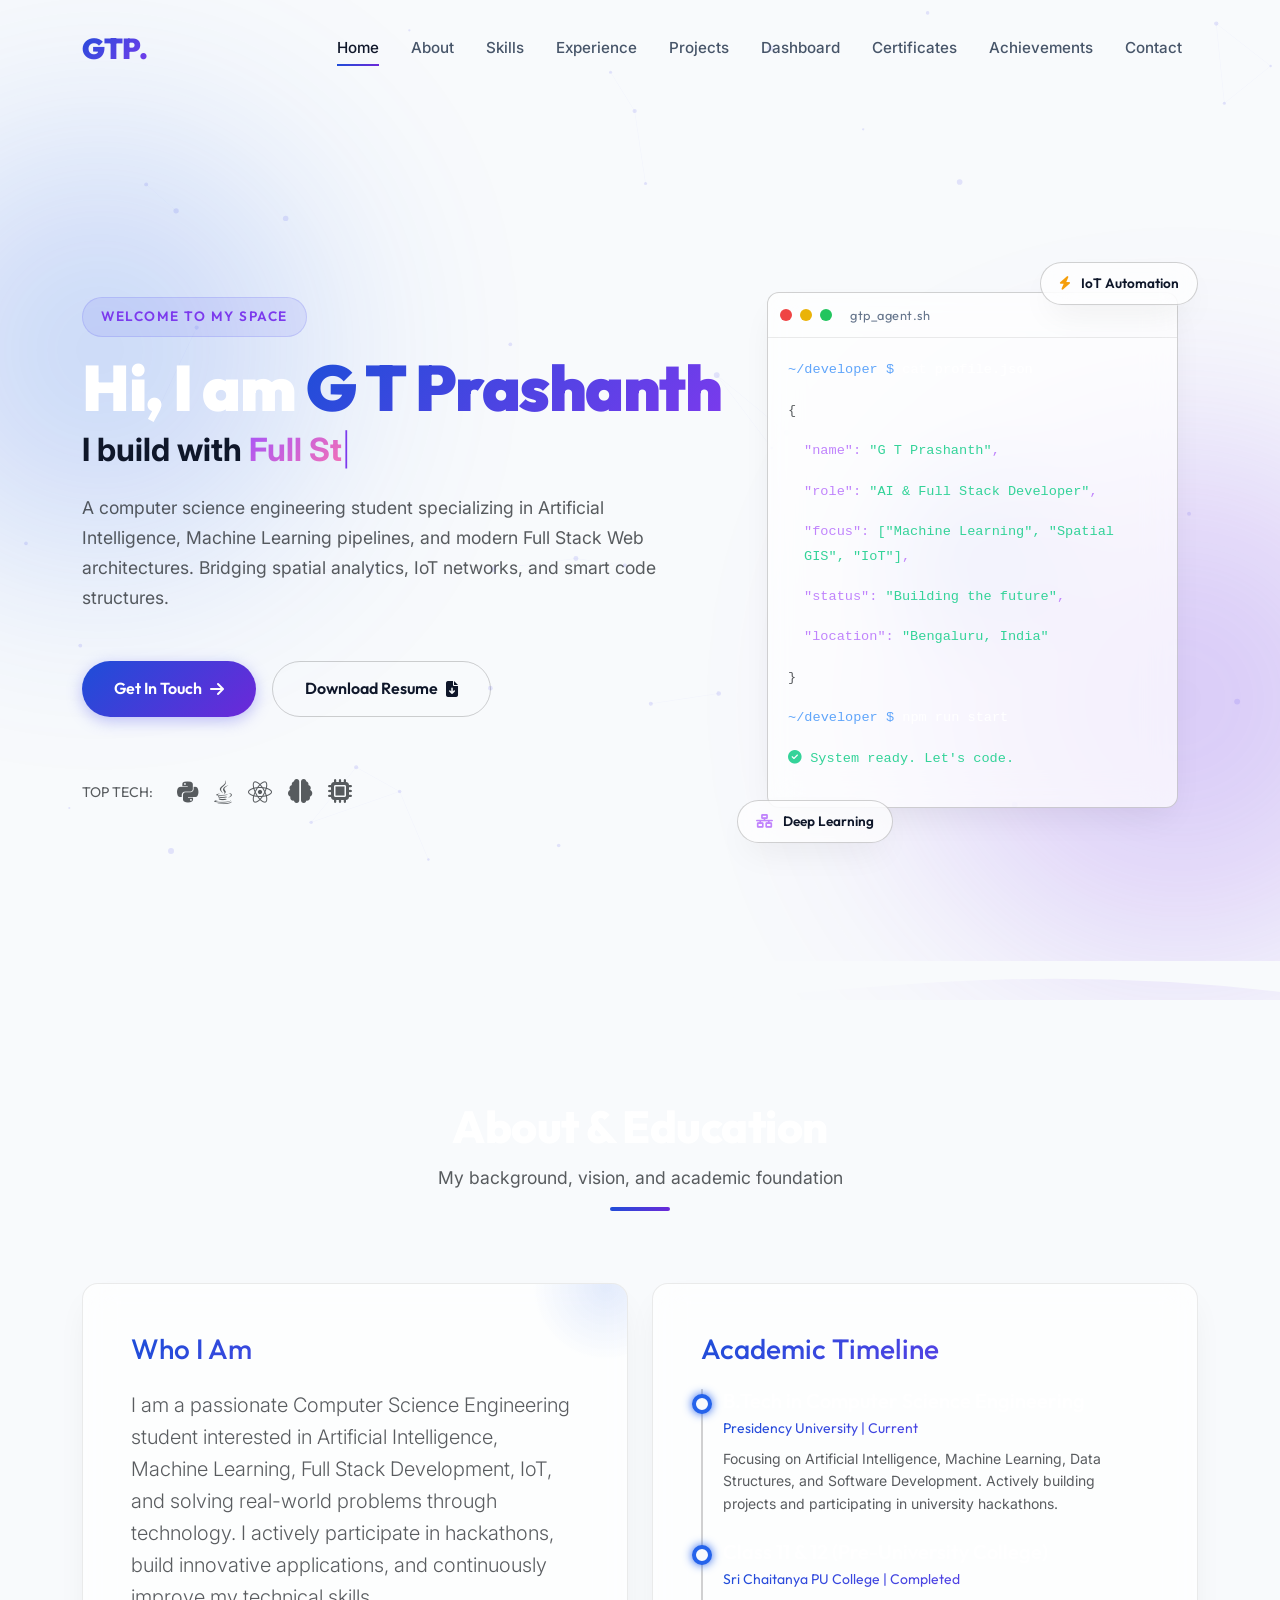
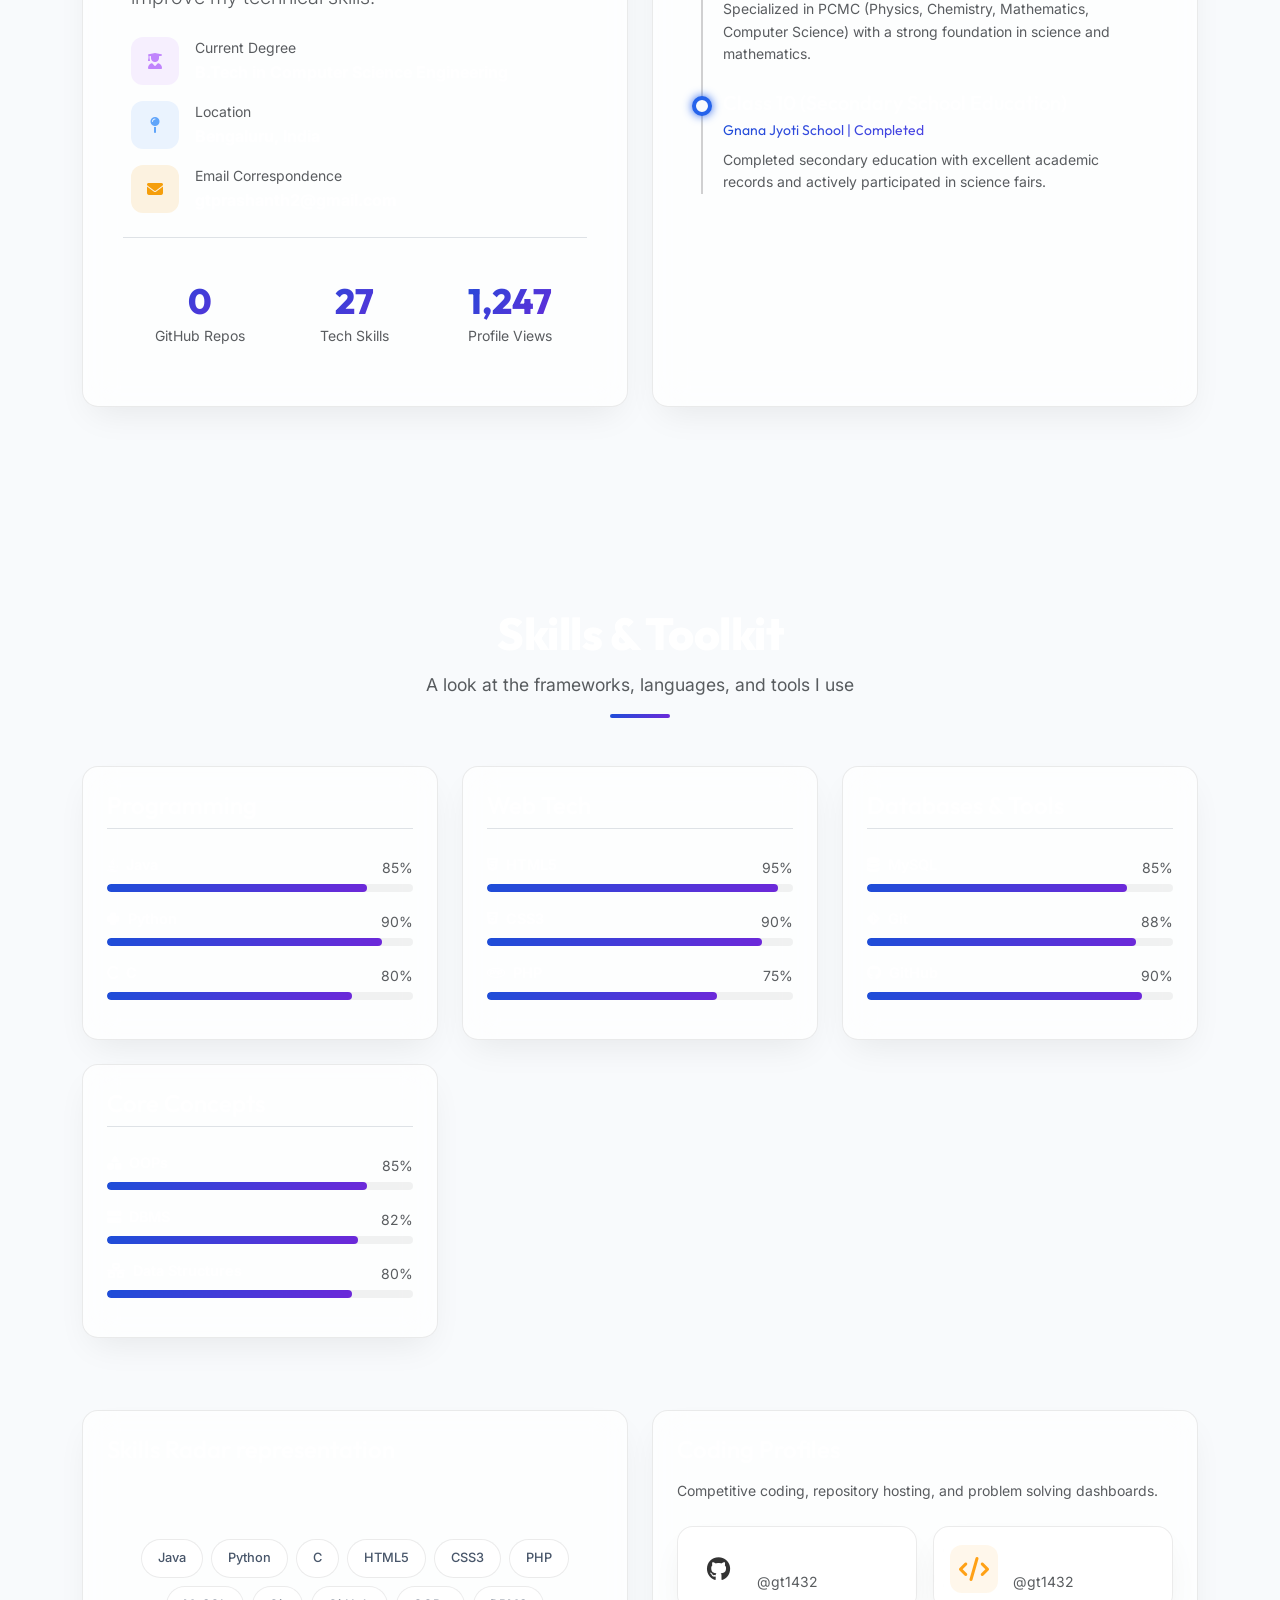
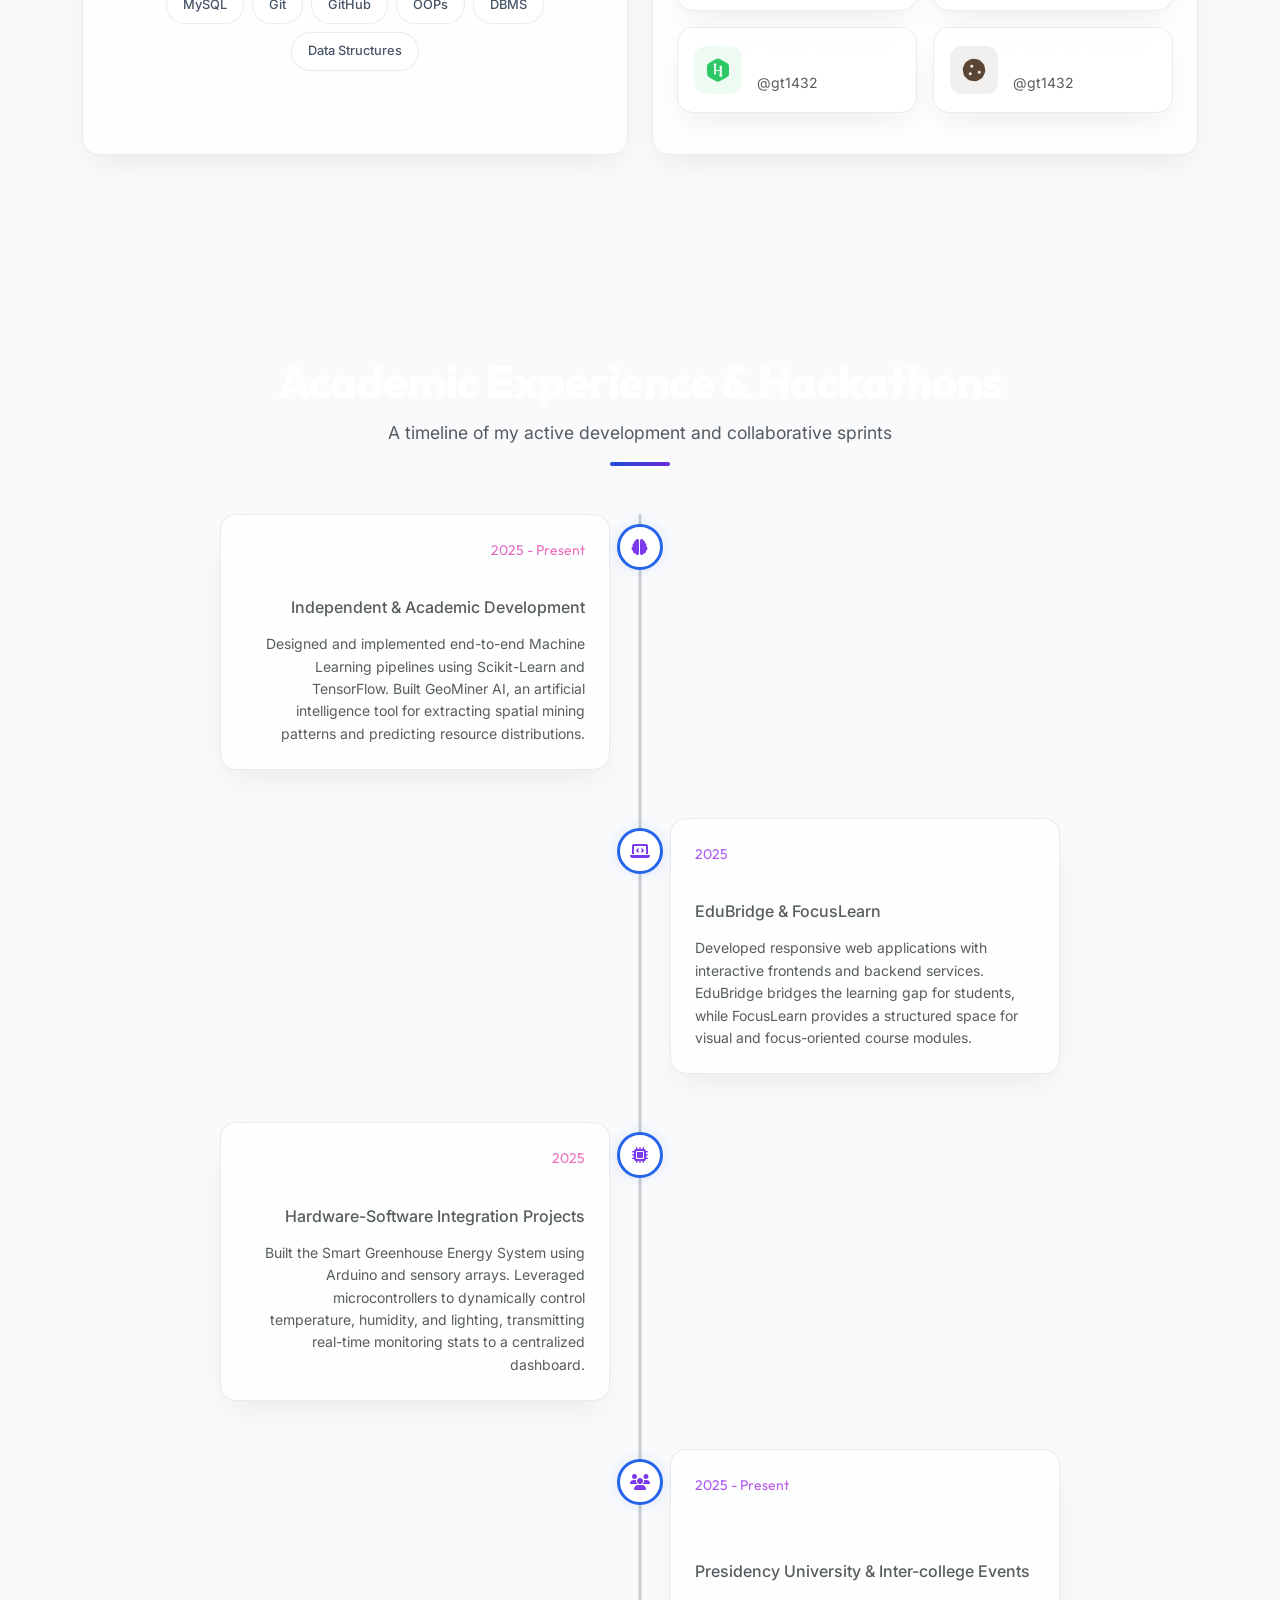
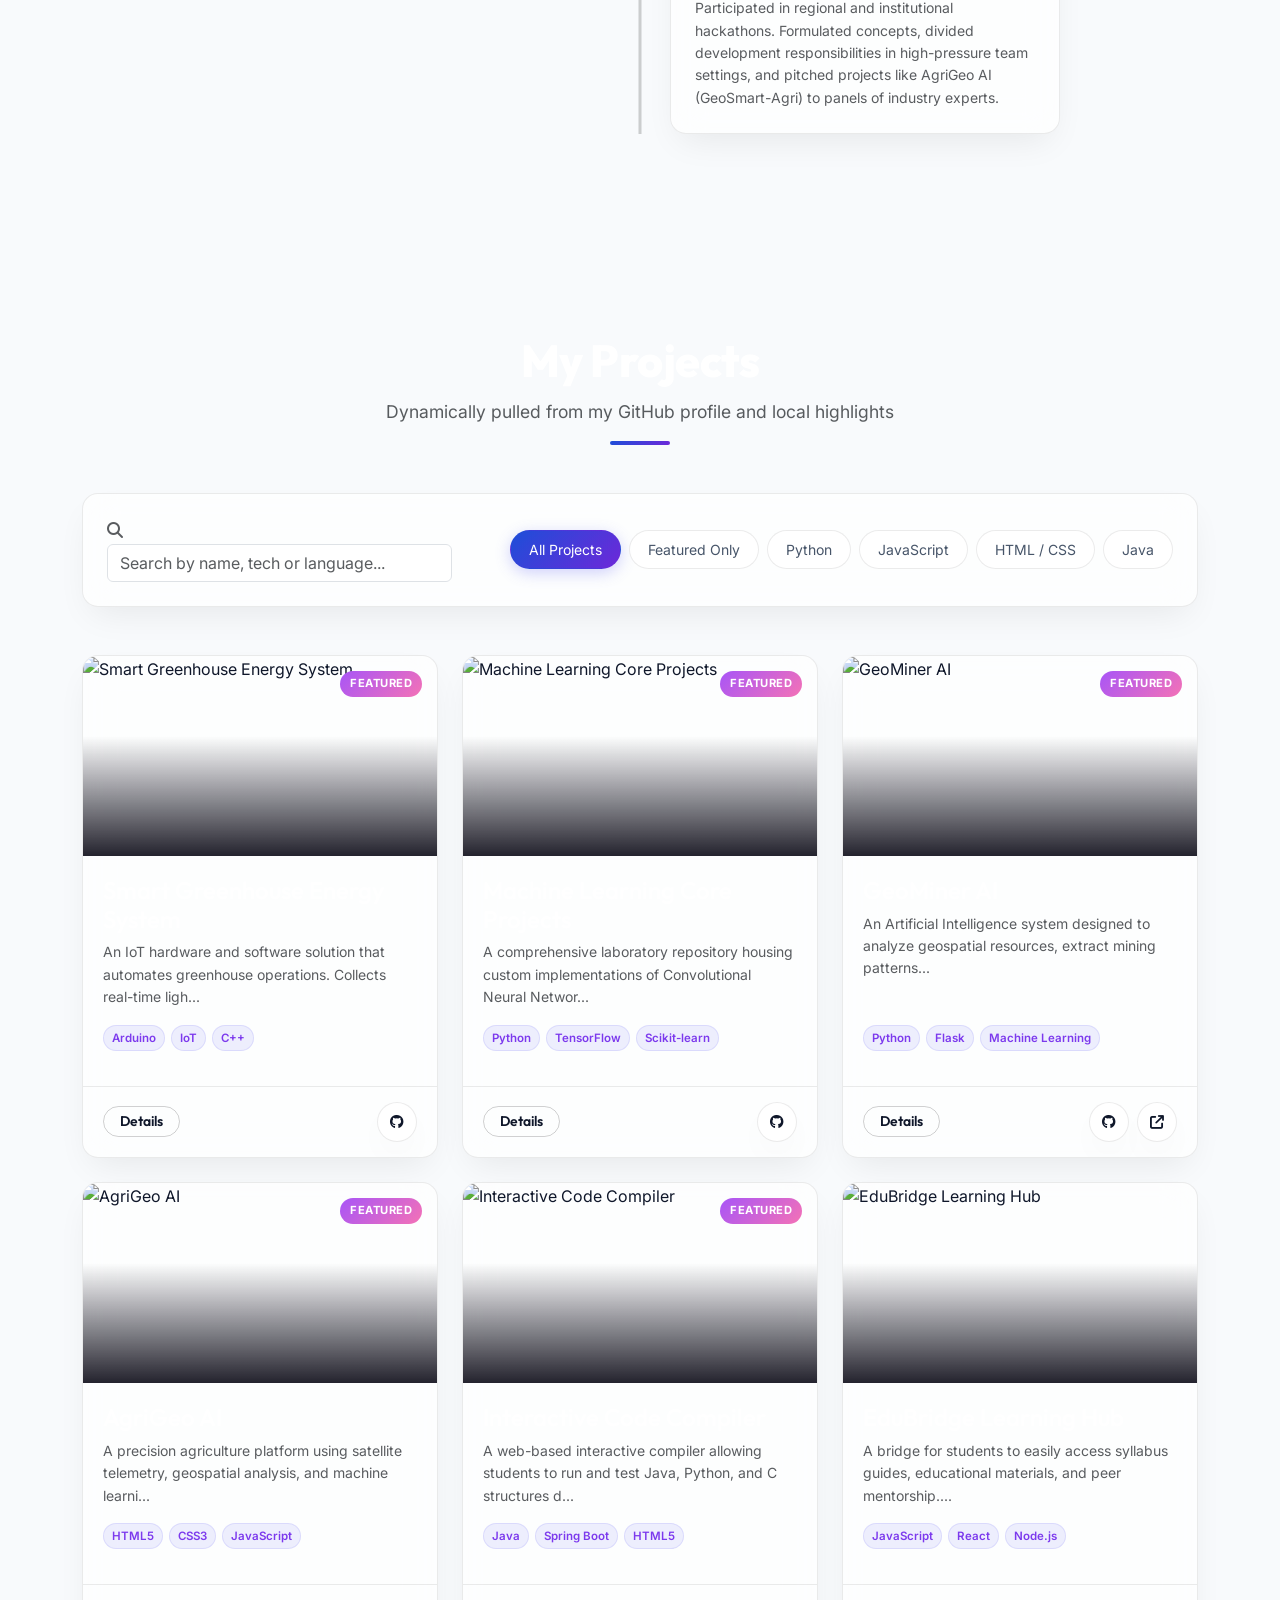
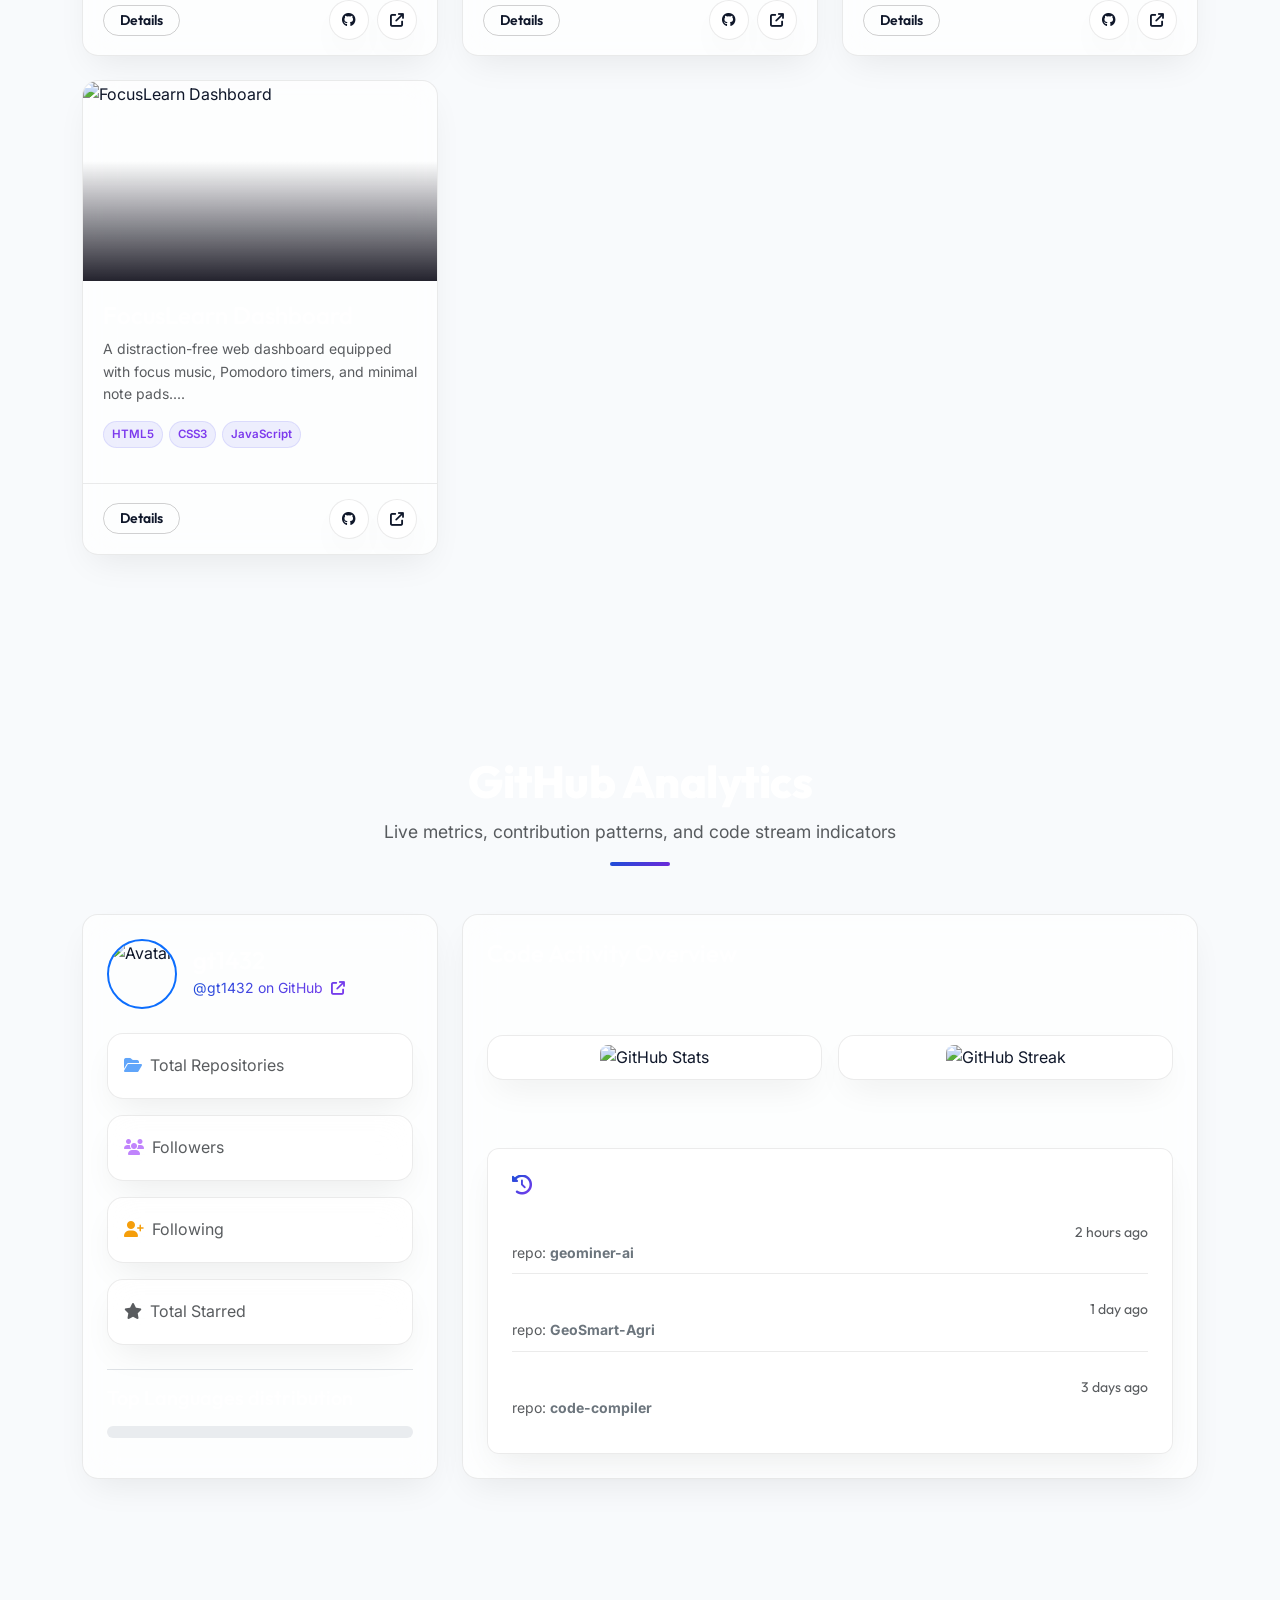
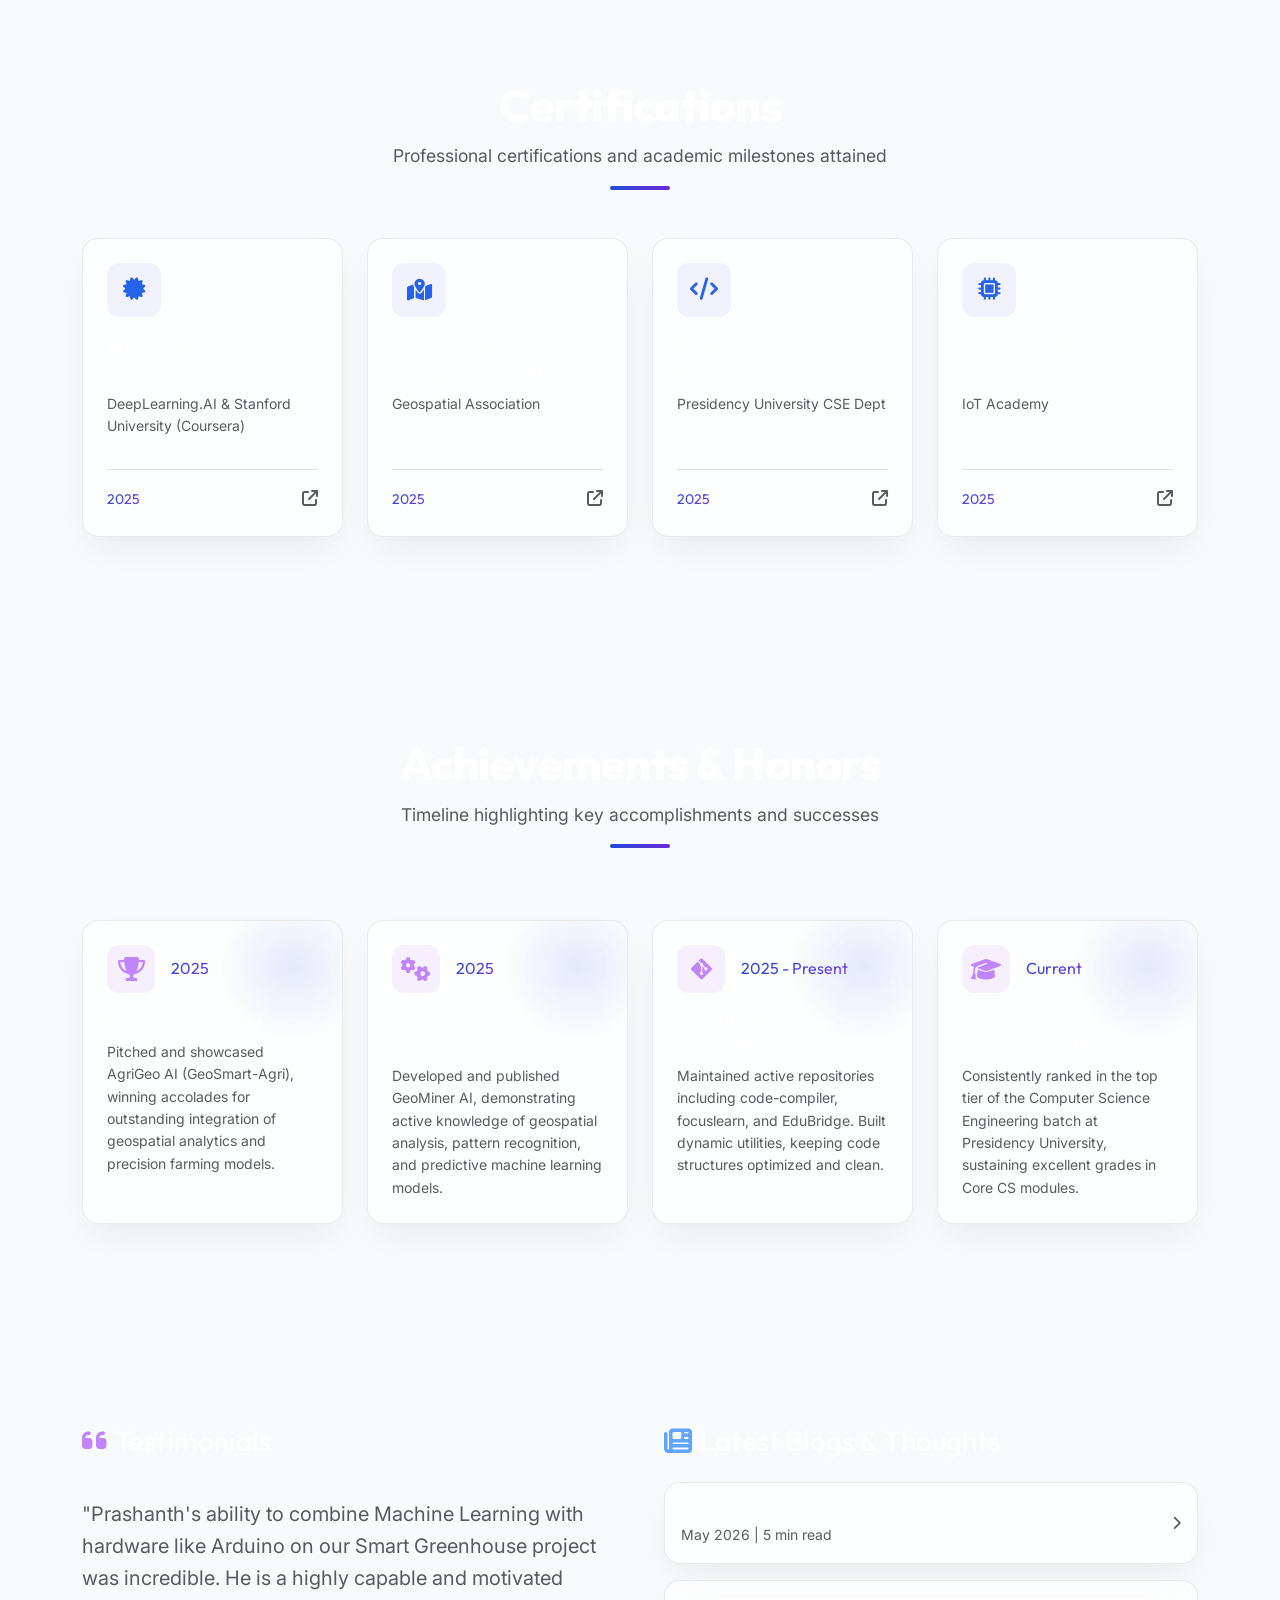
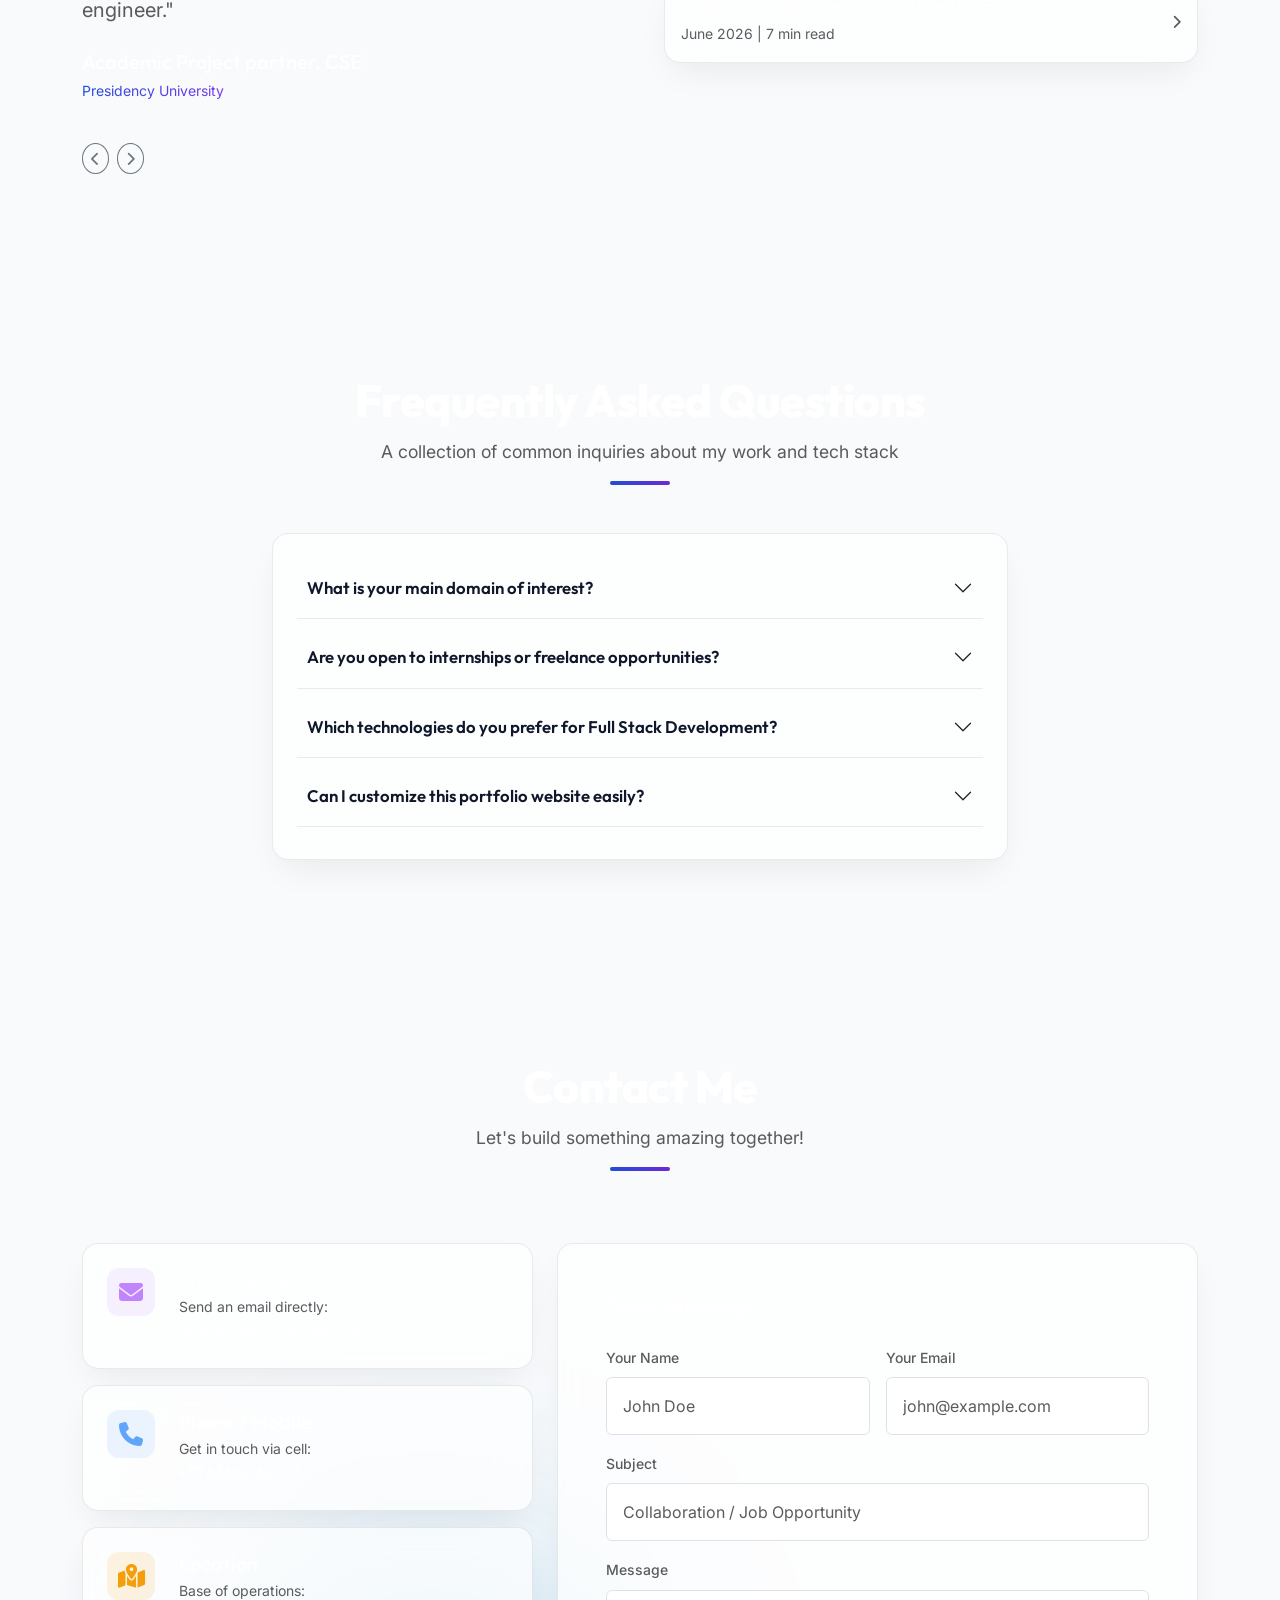
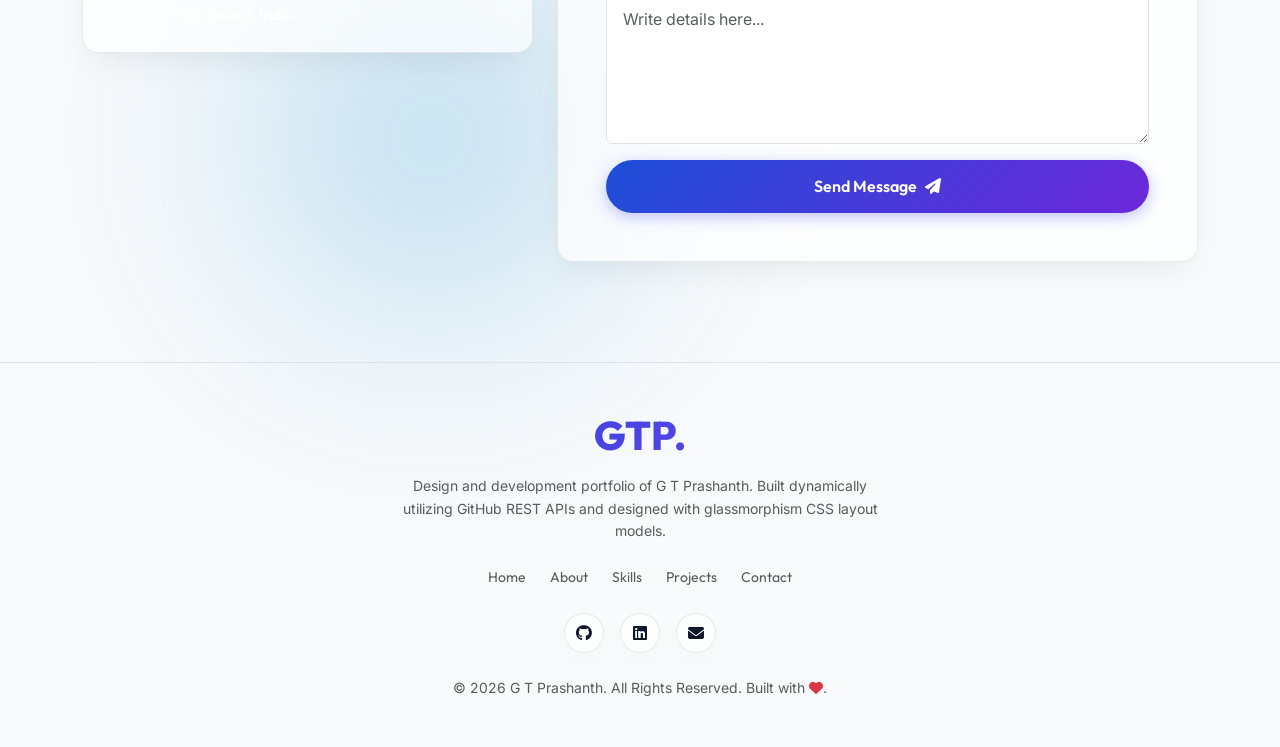
==== index.html @ 61d90b4c "Initialize modern portfolio in light mode" ====
<!DOCTYPE html>
<html lang="en" data-theme="light">
<head>
    <meta charset="UTF-8">
    <meta name="viewport" content="width=device-width, initial-scale=1.0">
    <title>G T Prashanth | AI & Full Stack Developer Portfolio</title>
    
    <!-- SEO Meta Tags -->
    <meta name="description" content="Portfolio of G T Prashanth, AI Developer, Full Stack Developer, and Machine Learning Enthusiast. Showcase of projects, skills, education, and GitHub statistics.">
    <meta name="keywords" content="G T Prashanth, AI Developer, Machine Learning, Full Stack Developer, CSE Presidency University, Portfolio, GeoMiner AI, AgriGeo AI">
    <meta name="author" content="G T Prashanth">
    
    <!-- Google Fonts -->
    <link rel="preconnect" href="https://fonts.googleapis.com">
    <link rel="preconnect" href="https://fonts.gstatic.com" crossorigin>
    <link href="https://fonts.googleapis.com/css2?family=Inter:wght@300;400;500;600;700;800&family=Outfit:wght@300;400;500;600;700;800;900&display=swap" rel="stylesheet">
    
    <!-- FontAwesome 6.4.0 -->
    <link rel="stylesheet" href="https://cdnjs.cloudflare.com/ajax/libs/font-awesome/6.4.0/css/all.min.css">
    
    <!-- Bootstrap 5 CSS -->
    <link href="https://cdn.jsdelivr.net/npm/bootstrap@5.3.0/dist/css/bootstrap.min.css" rel="stylesheet">
    
    <!-- Custom CSS -->
    <link rel="stylesheet" href="style.css">
</head>
<body>

    <!-- Fullscreen Loading Overlay -->
    <div id="loader-screen">
        <div class="loader-content">
            <div class="loader-ring">
                <span></span>
                <span></span>
                <span></span>
            </div>
            <div class="loader-logo">GTP</div>
            <p class="loader-text">Initializing Dashboard...</p>
        </div>
    </div>

    <!-- Custom Cursor Overlay -->
    <div id="custom-cursor"></div>
    <div id="custom-cursor-glow"></div>

    <!-- Scroll Progress Indicator -->
    <div id="scroll-progress"></div>

    <!-- Background Particle Canvas -->
    <canvas id="particle-canvas"></canvas>

    <!-- Sticky Navigation Bar -->
    <nav class="navbar navbar-expand-lg fixed-top" id="main-navbar">
        <div class="container">
            <a class="navbar-brand text-gradient font-outfit" href="#home" id="brand-logo">GTP<span>.</span></a>
            <button class="navbar-toggler" type="button" data-bs-toggle="collapse" data-bs-target="#navbarContent" aria-controls="navbarContent" aria-expanded="false" aria-label="Toggle navigation">
                <span class="navbar-toggler-icon"></span>
            </button>
            <div class="collapse navbar-collapse" id="navbarContent">
                <ul class="navbar-nav ms-auto mb-2 mb-lg-0 align-items-center">
                    <li class="nav-item"><a class="nav-link active" href="#home" id="nav-home">Home</a></li>
                    <li class="nav-item"><a class="nav-link" href="#about" id="nav-about">About</a></li>
                    <li class="nav-item"><a class="nav-link" href="#skills" id="nav-skills">Skills</a></li>
                    <li class="nav-item"><a class="nav-link" href="#experience" id="nav-experience">Experience</a></li>
                    <li class="nav-item"><a class="nav-link" href="#projects" id="nav-projects">Projects</a></li>
                    <li class="nav-item"><a class="nav-link" href="#github-dashboard" id="nav-github">Dashboard</a></li>
                    <li class="nav-item"><a class="nav-link" href="#certifications" id="nav-certifications">Certificates</a></li>
                    <li class="nav-item"><a class="nav-link" href="#achievements" id="nav-achievements">Achievements</a></li>
                    <li class="nav-item"><a class="nav-link" href="#contact" id="nav-contact">Contact</a></li>
                    

                </ul>
            </div>
        </div>
    </nav>

    <!-- MAIN SECTIONS -->
    <main>

        <!-- 1. Home Section -->
        <section id="home" class="hero-section d-flex align-items-center position-relative overflow-hidden">
            <!-- Floating Decorative Gradients -->
            <div class="glow-orb orb-1"></div>
            <div class="glow-orb orb-2"></div>
            <div class="container position-relative z-2">
                <div class="row align-items-center min-vh-100 py-5">
                    <div class="col-lg-7 text-center text-lg-start">
                        <div class="badge-custom mb-3 animate-fade-in">Welcome to my space</div>
                        <h1 class="hero-title font-outfit text-white mb-2">
                            Hi, I am <span class="text-gradient d-block d-sm-inline" id="hero-name">G T Prashanth</span>
                        </h1>
                        <h2 class="hero-subtitle mb-4">
                            I build with <span id="typing-text" class="text-secondary-gradient"></span><span class="typing-cursor">|</span>
                        </h2>
                        <p class="hero-description text-muted mb-5 max-w-600">
                            A computer science engineering student specializing in Artificial Intelligence, Machine Learning pipelines, and modern Full Stack Web architectures. Bridging spatial analytics, IoT networks, and smart code structures.
                        </p>
                        <div class="hero-buttons d-flex flex-column flex-sm-row justify-content-center justify-content-lg-start gap-3">
                            <a href="#contact" class="btn-premium" id="btn-hire">
                                <span class="btn-text">Get In Touch</span>
                                <i class="fa-solid fa-arrow-right ms-2 btn-icon"></i>
                            </a>
                            <a href="resume.pdf" target="_blank" class="btn-outline-premium" id="btn-resume-download">
                                <span class="btn-text">Download Resume</span>
                                <i class="fa-solid fa-file-arrow-down ms-2 btn-icon"></i>
                            </a>
                        </div>
                        
                        <!-- Floating Tech Quick Links -->
                        <div class="mt-5 pt-3 d-flex align-items-center justify-content-center justify-content-lg-start gap-4 flex-wrap text-muted">
                            <span class="small font-outfit text-uppercase tracking-wider">Top Tech:</span>
                            <div class="tech-icons-row d-flex gap-3">
                                <i class="fa-brands fa-python fa-xl text-glow-hover" title="Python"></i>
                                <i class="fa-brands fa-java fa-xl text-glow-hover" title="Java"></i>
                                <i class="fa-brands fa-react fa-xl text-glow-hover" title="React"></i>
                                <i class="fa-solid fa-brain fa-xl text-glow-hover" title="Machine Learning"></i>
                                <i class="fa-solid fa-microchip fa-xl text-glow-hover" title="Arduino / IoT"></i>
                            </div>
                        </div>
                    </div>
                    <div class="col-lg-5 text-center mt-5 mt-lg-0 position-relative animate-float">
                        <div class="hero-graphic-container">
                            <div class="hero-card-glow"></div>
                            <div class="hero-graphic-box glass-card">
                                <div class="terminal-header">
                                    <span class="terminal-dot dot-red"></span>
                                    <span class="terminal-dot dot-yellow"></span>
                                    <span class="terminal-dot dot-green"></span>
                                    <span class="terminal-title font-outfit">gtp_agent.sh</span>
                                </div>
                                <div class="terminal-body font-monospace text-start">
                                    <p class="text-blue">~/developer $ <span class="text-white">cat profile.json</span></p>
                                    <p class="text-muted">{</p>
                                    <p class="text-purple ps-3">"name": <span class="text-green">"G T Prashanth"</span>,</p>
                                    <p class="text-purple ps-3">"role": <span class="text-green">"AI & Full Stack Developer"</span>,</p>
                                    <p class="text-purple ps-3">"focus": <span class="text-green">["Machine Learning", "Spatial GIS", "IoT"]</span>,</p>
                                    <p class="text-purple ps-3">"status": <span class="text-green">"Building the future"</span>,</p>
                                    <p class="text-purple ps-3">"location": <span class="text-green">"Bengaluru, India"</span></p>
                                    <p class="text-muted">}</p>
                                    <p class="text-blue">~/developer $ <span class="text-white">npm run start</span></p>
                                    <p class="text-green animate-pulse"><i class="fa-solid fa-circle-check"></i> System ready. Let's code.</p>
                                </div>
                            </div>
                            <!-- Floating decorative cards -->
                            <div class="floating-badge glass-card b-1 animate-float-reverse">
                                <i class="fa-solid fa-bolt text-yellow"></i>
                                <span>IoT Automation</span>
                            </div>
                            <div class="floating-badge glass-card b-2 animate-float">
                                <i class="fa-solid fa-network-wired text-purple"></i>
                                <span>Deep Learning</span>
                            </div>
                        </div>
                    </div>
                </div>
            </div>
            
            <!-- Bottom wave separator -->
            <div class="wave-container">
                <svg data-name="Layer 1" xmlns="http://www.w3.org/2000/svg" viewBox="0 0 1200 120" preserveAspectRatio="none">
                    <path d="M985.66,92.83C906.67,72,823.78,31,743.84,14.19c-82.26-17.34-168.06-16.33-250.45.39-57.84,11.73-114,31.07-172,41.86A600.21,600.21,0,0,1,0,27.35V120H1200V95.8C1130.57,99.76,1061.26,100.45,985.66,92.83Z" class="wave-path"></path>
                </svg>
            </div>
        </section>

        <!-- 2. About & Education Section -->
        <section id="about" class="section-padding position-relative">
            <div class="container">
                <div class="text-center mb-5">
                    <h2 class="section-title font-outfit text-white">About & Education</h2>
                    <p class="section-subtitle text-muted">My background, vision, and academic foundation</p>
                    <div class="header-line"></div>
                </div>
                
                <div class="row g-4 mt-2">
                    <!-- Left: About Card -->
                    <div class="col-lg-6">
                        <div class="glass-card p-4 p-md-5 h-100 position-relative overflow-hidden">
                            <div class="glow-spot"></div>
                            <h3 class="card-section-title text-gradient font-outfit mb-4">Who I Am</h3>
                            <p class="about-text text-muted mb-4 lead" id="about-bio">
                                <!-- Loaded dynamically from config.js -->
                            </p>
                            
                            <div class="personal-details-grid d-flex flex-column gap-3 mt-4">
                                <div class="detail-item d-flex align-items-center gap-3">
                                    <div class="detail-icon-box bg-purple-translucent"><i class="fa-solid fa-user-graduate text-purple"></i></div>
                                    <div>
                                        <span class="text-muted d-block small">Current Degree</span>
                                        <strong class="text-white">B.Tech in Computer Science Engineering</strong>
                                    </div>
                                </div>
                                <div class="detail-item d-flex align-items-center gap-3">
                                    <div class="detail-icon-box bg-blue-translucent"><i class="fa-solid fa-map-pin text-blue"></i></div>
                                    <div>
                                        <span class="text-muted d-block small">Location</span>
                                        <strong class="text-white" id="about-location">Bengaluru, India</strong>
                                    </div>
                                </div>
                                <div class="detail-item d-flex align-items-center gap-3">
                                    <div class="detail-icon-box bg-yellow-translucent"><i class="fa-solid fa-envelope text-yellow"></i></div>
                                    <div>
                                        <span class="text-muted d-block small">Email Correspondence</span>
                                        <strong class="text-white"><a href="mailto:gtprashanth2@gmail.com" class="text-white text-decoration-none" id="about-email">gtprashanth2@gmail.com</a></strong>
                                    </div>
                                </div>
                            </div>
                            
                            <!-- Animated statistics counter grid -->
                            <div class="row g-3 mt-4 pt-3 border-top border-secondary-translucent">
                                <div class="col-4 text-center">
                                    <div class="counter-box">
                                        <h4 class="counter-number text-white font-outfit mb-0" id="count-repos">0</h4>
                                        <span class="text-muted small">GitHub Repos</span>
                                    </div>
                                </div>
                                <div class="col-4 text-center">
                                    <div class="counter-box">
                                        <h4 class="counter-number text-white font-outfit mb-0" id="count-skills">27</h4>
                                        <span class="text-muted small">Tech Skills</span>
                                    </div>
                                </div>
                                <div class="col-4 text-center">
                                    <div class="counter-box">
                                        <h4 class="counter-number text-white font-outfit mb-0" id="count-visitors">0</h4>
                                        <span class="text-muted small">Profile Views</span>
                                    </div>
                                </div>
                            </div>
                        </div>
                    </div>
                    
                    <!-- Right: Education Cards -->
                    <div class="col-lg-6">
                        <div class="glass-card p-4 p-md-5 h-100">
                            <h3 class="card-section-title text-gradient font-outfit mb-4">Academic Timeline</h3>
                            <div class="education-timeline-box" id="education-container">
                                <!-- Loaded dynamically from config.js -->
                            </div>
                        </div>
                    </div>
                </div>
            </div>
        </section>

        <!-- 3. Skills Section -->
        <section id="skills" class="section-padding bg-dark-translucent">
            <div class="container">
                <div class="text-center mb-5">
                    <h2 class="section-title font-outfit text-white">Skills & Toolkit</h2>
                    <p class="section-subtitle text-muted">A look at the frameworks, languages, and tools I use</p>
                    <div class="header-line"></div>
                </div>

                <!-- Skill Categories & Progress Bars -->
                <div class="row g-4" id="skills-container">
                    <!-- Dynamically populated from config.js -->
                </div>
                
                <!-- Skills Graph & Coding Profiles -->
                <div class="row g-4 mt-5">
                    <div class="col-lg-6">
                        <div class="glass-card p-4 h-100">
                            <h4 class="font-outfit text-white mb-3">Skills Radar representation</h4>
                            <div class="skills-graph-card d-flex align-items-center justify-content-center p-3 text-center min-h-250">
                                <div class="w-100">
                                    <div class="skills-tag-cloud d-flex flex-wrap justify-content-center gap-2">
                                        <!-- Will populate dynamically -->
                                    </div>
                                </div>
                            </div>
                        </div>
                    </div>
                    <div class="col-lg-6">
                        <div class="glass-card p-4 h-100">
                            <h4 class="font-outfit text-white mb-3">Coding Profiles</h4>
                            <p class="text-muted small mb-4">Competitive coding, repository hosting, and problem solving dashboards.</p>
                            <div class="row g-3" id="coding-profiles-container">
                                <!-- Loaded dynamically from config.js -->
                            </div>
                        </div>
                    </div>
                </div>
            </div>
        </section>

        <!-- 4. Experience & Hackathons Section -->
        <section id="experience" class="section-padding">
            <div class="container">
                <div class="text-center mb-5">
                    <h2 class="section-title font-outfit text-white">Academic Experience & Hackathons</h2>
                    <p class="section-subtitle text-muted">A timeline of my active development and collaborative sprints</p>
                    <div class="header-line"></div>
                </div>

                <!-- Interactive Animated Timeline -->
                <div class="timeline-wrapper">
                    <div class="timeline-center-line"></div>
                    <div id="experience-timeline" class="d-flex flex-column gap-5">
                        <!-- Loaded dynamically from config.js -->
                    </div>
                </div>
            </div>
        </section>

        <!-- 5. Projects Section -->
        <section id="projects" class="section-padding bg-dark-translucent">
            <div class="container">
                <div class="text-center mb-5">
                    <h2 class="section-title font-outfit text-white">My Projects</h2>
                    <p class="section-subtitle text-muted">Dynamically pulled from my GitHub profile and local highlights</p>
                    <div class="header-line"></div>
                </div>

                <!-- Filter Controls & Search Bar -->
                <div class="glass-card p-4 mb-5 search-filter-panel">
                    <div class="row g-3 align-items-center">
                        <div class="col-md-4">
                            <div class="search-box position-relative">
                                <i class="fa-solid fa-magnifying-glass search-icon text-muted"></i>
                                <input type="text" id="project-search" class="form-control text-white border-secondary-translucent bg-dark-translucent" placeholder="Search by name, tech or language...">
                            </div>
                        </div>
                        <div class="col-md-8">
                            <div class="filter-wrapper d-flex flex-wrap gap-2 justify-content-md-end" id="tech-filters">
                                <button class="btn btn-sm btn-filter active" data-filter="all">All Projects</button>
                                <button class="btn btn-sm btn-filter" data-filter="featured">Featured Only</button>
                                <button class="btn btn-sm btn-filter" data-filter="Python">Python</button>
                                <button class="btn btn-sm btn-filter" data-filter="JavaScript">JavaScript</button>
                                <button class="btn btn-sm btn-filter" data-filter="HTML">HTML / CSS</button>
                                <button class="btn btn-sm btn-filter" data-filter="Java">Java</button>
                            </div>
                        </div>
                    </div>
                </div>

                <!-- Dynamic Projects Grid -->
                <div class="row g-4" id="projects-grid">
                    <!-- Loading placeholder project cards -->
                    <div class="col-12 text-center py-5 project-spinner">
                        <div class="spinner-border text-primary" role="status">
                            <span class="visually-hidden">Loading...</span>
                        </div>
                        <p class="mt-3 text-muted">Retrieving public repositories from GitHub API...</p>
                    </div>
                </div>
            </div>
        </section>

        <!-- 6. GitHub Dashboard Section -->
        <section id="github-dashboard" class="section-padding">
            <div class="container">
                <div class="text-center mb-5">
                    <h2 class="section-title font-outfit text-white">GitHub Analytics</h2>
                    <p class="section-subtitle text-muted">Live metrics, contribution patterns, and code stream indicators</p>
                    <div class="header-line"></div>
                </div>

                <div class="row g-4">
                    <!-- Left: GitHub Profile Stats Cards -->
                    <div class="col-lg-4">
                        <div class="glass-card p-4 h-100 d-flex flex-column justify-content-between">
                            <div>
                                <div class="d-flex align-items-center gap-3 mb-4">
                                    <img src="" alt="Avatar" id="github-avatar" class="rounded-circle border border-2 border-primary" width="70" height="70">
                                    <div>
                                        <h4 class="font-outfit text-white mb-0" id="github-username">gt1432</h4>
                                        <a href="https://github.com/gt1432" target="_blank" class="text-gradient small text-decoration-none">@gt1432 on GitHub <i class="fa-solid fa-arrow-up-right-from-square ms-1"></i></a>
                                    </div>
                                </div>
                                <div class="stats-counter-list d-flex flex-column gap-3">
                                    <div class="stat-badge d-flex justify-content-between align-items-center p-3 glass-card bg-dark-translucent">
                                        <span class="text-muted"><i class="fa-solid fa-folder-open me-2 text-blue"></i>Total Repositories</span>
                                        <strong class="text-white font-outfit fs-5" id="github-repos-count">5</strong>
                                    </div>
                                    <div class="stat-badge d-flex justify-content-between align-items-center p-3 glass-card bg-dark-translucent">
                                        <span class="text-muted"><i class="fa-solid fa-users me-2 text-purple"></i>Followers</span>
                                        <strong class="text-white font-outfit fs-5" id="github-followers">0</strong>
                                    </div>
                                    <div class="stat-badge d-flex justify-content-between align-items-center p-3 glass-card bg-dark-translucent">
                                        <span class="text-muted"><i class="fa-solid fa-user-plus me-2 text-yellow"></i>Following</span>
                                        <strong class="text-white font-outfit fs-5" id="github-following">0</strong>
                                    </div>
                                    <div class="stat-badge d-flex justify-content-between align-items-center p-3 glass-card bg-dark-translucent">
                                        <span class="text-muted"><i class="fa-solid fa-star me-2 text-glow"></i>Total Starred</span>
                                        <strong class="text-white font-outfit fs-5" id="github-stars">0</strong>
                                    </div>
                                </div>
                            </div>
                            
                            <!-- Dynamic Languages breakdown pie/horizontal bars -->
                            <div class="mt-4 pt-3 border-top border-secondary-translucent">
                                <h5 class="font-outfit text-white mb-3">Top Languages distribution</h5>
                                <div class="languages-distribution-bar progress d-flex bg-dark-translucent overflow-hidden" id="github-languages-bar" style="height: 12px;">
                                    <!-- Dynamic bar blocks -->
                                </div>
                                <div class="d-flex flex-wrap gap-3 mt-3 justify-content-between small text-muted" id="github-languages-legend">
                                    <!-- Dynamic legends -->
                                </div>
                            </div>
                        </div>
                    </div>
                    
                    <!-- Center/Right: Stats Cards and Streak graphics -->
                    <div class="col-lg-8">
                        <div class="glass-card p-4 h-100 d-flex flex-column justify-content-between">
                            <h4 class="font-outfit text-white mb-4">Code Activity Overview</h4>
                            
                            <div class="row g-3 text-center mb-4">
                                <!-- SVG Graph placeholders -->
                                <div class="col-md-6">
                                    <div class="stats-iframe-card glass-card p-2 bg-dark-translucent">
                                        <!-- Real github-readme-stats embedded dynamically or themed placeholder -->
                                        <img src="https://github-readme-stats.vercel.app/api?username=gt1432&show_icons=true&theme=dark&bg_color=0D0D1E&title_color=4F46E5&icon_color=C084FC&text_color=9CA3AF&border_color=1F2937" alt="GitHub Stats" class="img-fluid w-100 rounded-3">
                                    </div>
                                </div>
                                <div class="col-md-6">
                                    <div class="stats-iframe-card glass-card p-2 bg-dark-translucent">
                                        <img src="https://github-readme-streak-stats.herokuapp.com/?user=gt1432&theme=dark&background=0D0D1E&ring=4F46E5&fire=C084FC&currStreakNum=C084FC&sideNums=9CA3AF&sideLabels=9CA3AF&dates=9CA3AF&hide_border=true" alt="GitHub Streak" class="img-fluid w-100 rounded-3">
                                    </div>
                                </div>
                            </div>

                            <!-- Live Activity Feed / Commit Stream -->
                            <div class="recent-commit-feed glass-card p-4 bg-dark-translucent">
                                <h5 class="font-outfit text-white mb-3"><i class="fa-solid fa-clock-rotate-left me-2 text-gradient"></i>Recent GitHub Commit Feed</h5>
                                <div class="commits-list d-flex flex-column gap-3 overflow-y-auto max-h-200" id="commits-feed-container">
                                    <!-- Dynamically loaded commits -->
                                </div>
                            </div>
                        </div>
                    </div>
                </div>
            </div>
        </section>

        <!-- 7. Certifications Section -->
        <section id="certifications" class="section-padding bg-dark-translucent">
            <div class="container">
                <div class="text-center mb-5">
                    <h2 class="section-title font-outfit text-white">Certifications</h2>
                    <p class="section-subtitle text-muted">Professional certifications and academic milestones attained</p>
                    <div class="header-line"></div>
                </div>

                <div class="row g-4" id="certifications-container">
                    <!-- Dynamically populated from config.js -->
                </div>
            </div>
        </section>

        <!-- 8. Achievements Section -->
        <section id="achievements" class="section-padding">
            <div class="container">
                <div class="text-center mb-5">
                    <h2 class="section-title font-outfit text-white">Achievements & Honors</h2>
                    <p class="section-subtitle text-muted">Timeline highlighting key accomplishments and successes</p>
                    <div class="header-line"></div>
                </div>

                <div class="row g-4 mt-2" id="achievements-container">
                    <!-- Loaded dynamically from config.js -->
                </div>
            </div>
        </section>

        <!-- 9. Testimonials & Blogs Section -->
        <section id="blog-testimonials" class="section-padding bg-dark-translucent">
            <div class="container">
                <div class="row g-5">
                    <!-- Testimonials column -->
                    <div class="col-lg-6">
                        <h3 class="font-outfit text-white mb-4"><i class="fa-solid fa-quote-left me-2 text-purple"></i>Testimonials</h3>
                        <div id="testimonials-carousel" class="carousel slide" data-bs-ride="carousel">
                            <div class="carousel-inner" id="testimonials-container">
                                <!-- Loaded dynamically from config.js -->
                            </div>
                            <div class="d-flex gap-2 mt-4">
                                <button class="btn btn-outline-secondary btn-sm rounded-circle" type="button" data-bs-target="#testimonials-carousel" data-bs-slide="prev">
                                    <i class="fa-solid fa-chevron-left"></i>
                                </button>
                                <button class="btn btn-outline-secondary btn-sm rounded-circle" type="button" data-bs-target="#testimonials-carousel" data-bs-slide="next">
                                    <i class="fa-solid fa-chevron-right"></i>
                                </button>
                            </div>
                        </div>
                    </div>

                    <!-- Blogs column -->
                    <div class="col-lg-6">
                        <h3 class="font-outfit text-white mb-4"><i class="fa-solid fa-newspaper me-2 text-blue"></i>Latest Blogs & Thoughts</h3>
                        <div class="d-flex flex-column gap-3" id="blogs-container">
                            <!-- Loaded dynamically from config.js -->
                        </div>
                    </div>
                </div>
            </div>
        </section>

        <!-- 10. FAQ Section -->
        <section id="faq" class="section-padding">
            <div class="container">
                <div class="text-center mb-5">
                    <h2 class="section-title font-outfit text-white">Frequently Asked Questions</h2>
                    <p class="section-subtitle text-muted">A collection of common inquiries about my work and tech stack</p>
                    <div class="header-line"></div>
                </div>

                <div class="row justify-content-center mt-4">
                    <div class="col-lg-8">
                        <div class="accordion accordion-flush glass-card p-3 p-md-4" id="faqAccordion">
                            <!-- Loaded dynamically from config.js -->
                        </div>
                    </div>
                </div>
            </div>
        </section>

        <!-- 11. Contact Section -->
        <section id="contact" class="section-padding bg-dark-translucent position-relative">
            <div class="glow-orb orb-3"></div>
            <div class="container position-relative z-2">
                <div class="text-center mb-5">
                    <h2 class="section-title font-outfit text-white">Contact Me</h2>
                    <p class="section-subtitle text-muted">Let's build something amazing together!</p>
                    <div class="header-line"></div>
                </div>

                <div class="row g-4 mt-2">
                    <!-- Left: Contact Details Cards -->
                    <div class="col-lg-5">
                        <div class="d-flex flex-column gap-3 h-100">
                            <!-- Email Card -->
                            <div class="glass-card p-4 d-flex align-items-start gap-4">
                                <div class="detail-icon-box bg-purple-translucent"><i class="fa-solid fa-envelope text-purple fs-4"></i></div>
                                <div>
                                    <h5 class="text-white font-outfit mb-1">Email Address</h5>
                                    <p class="text-muted mb-0 small">Send an email directly:</p>
                                    <a href="mailto:gtprashanth2@gmail.com" class="text-white text-decoration-none font-outfit fs-6" id="contact-email">gtprashanth2@gmail.com</a>
                                </div>
                            </div>
                            <!-- Phone Card -->
                            <div class="glass-card p-4 d-flex align-items-start gap-4">
                                <div class="detail-icon-box bg-blue-translucent"><i class="fa-solid fa-phone text-blue fs-4"></i></div>
                                <div>
                                    <h5 class="text-white font-outfit mb-1">Phone / Mobile</h5>
                                    <p class="text-muted mb-0 small">Get in touch via cell:</p>
                                    <a href="tel:+919876543210" class="text-white text-decoration-none font-outfit fs-6" id="contact-phone">+91 98765 43210</a>
                                </div>
                            </div>
                            <!-- Location Card -->
                            <div class="glass-card p-4 d-flex align-items-start gap-4">
                                <div class="detail-icon-box bg-yellow-translucent"><i class="fa-solid fa-map-location-dot text-yellow fs-4"></i></div>
                                <div>
                                    <h5 class="text-white font-outfit mb-1">Location</h5>
                                    <p class="text-muted mb-0 small">Base of operations:</p>
                                    <p class="text-white font-outfit fs-6 mb-0" id="contact-location">Bengaluru, India</p>
                                </div>
                            </div>
                        </div>
                    </div>

                    <!-- Right: EmailJS Form -->
                    <div class="col-lg-7">
                        <div class="glass-card p-4 p-md-5">
                            <h4 class="font-outfit text-white mb-4">Send Message</h4>
                            
                            <!-- Success / Error Status Alerts -->
                            <div class="alert alert-success d-none mb-4" role="alert" id="form-alert-success">
                                <i class="fa-solid fa-circle-check me-2"></i> Message sent successfully! I will get back to you soon.
                            </div>
                            <div class="alert alert-danger d-none mb-4" role="alert" id="form-alert-error">
                                <i class="fa-solid fa-circle-exclamation me-2"></i> Failed to send the message. Please check connection or try email.
                            </div>
                            
                            <form id="contact-form" novalidate>
                                <div class="row g-3">
                                    <div class="col-md-6">
                                        <label for="user_name" class="form-label text-muted small">Your Name</label>
                                        <input type="text" name="user_name" id="user_name" class="form-control text-white bg-dark-translucent border-secondary-translucent p-3" placeholder="John Doe" required>
                                        <div class="invalid-feedback">Please enter your name.</div>
                                    </div>
                                    <div class="col-md-6">
                                        <label for="user_email" class="form-label text-muted small">Your Email</label>
                                        <input type="email" name="user_email" id="user_email" class="form-control text-white bg-dark-translucent border-secondary-translucent p-3" placeholder="john@example.com" required>
                                        <div class="invalid-feedback">Please enter a valid email address.</div>
                                    </div>
                                    <div class="col-12">
                                        <label for="msg_subject" class="form-label text-muted small">Subject</label>
                                        <input type="text" name="msg_subject" id="msg_subject" class="form-control text-white bg-dark-translucent border-secondary-translucent p-3" placeholder="Collaboration / Job Opportunity" required>
                                        <div class="invalid-feedback">Please enter a subject.</div>
                                    </div>
                                    <div class="col-12">
                                        <label for="message" class="form-label text-muted small">Message</label>
                                        <textarea name="message" id="message" rows="5" class="form-control text-white bg-dark-translucent border-secondary-translucent p-3" placeholder="Write details here..." required></textarea>
                                        <div class="invalid-feedback">Please enter your message content.</div>
                                    </div>
                                    <div class="col-12">
                                        <button type="submit" class="btn-premium w-100" id="btn-submit-form">
                                            <span class="btn-text">Send Message</span>
                                            <i class="fa-solid fa-paper-plane ms-2 btn-icon"></i>
                                        </button>
                                    </div>
                                </div>
                            </form>
                        </div>
                    </div>
                </div>
            </div>
        </section>

    </main>

    <!-- 12. Footer -->
    <footer class="footer-section position-relative overflow-hidden py-5 border-top border-secondary-translucent">
        <div class="container text-center">
            <h2 class="font-outfit text-gradient mb-3" style="font-size: 2.5rem; font-weight: 800;">GTP<span>.</span></h2>
            <p class="text-muted max-w-500 mx-auto mb-4 small">
                Design and development portfolio of G T Prashanth. Built dynamically utilizing GitHub REST APIs and designed with glassmorphism CSS layout models.
            </p>
            
            <!-- Quick Links -->
            <div class="footer-links-row d-flex justify-content-center gap-4 flex-wrap mb-4 font-outfit small">
                <a href="#home" class="text-muted text-glow-hover text-decoration-none">Home</a>
                <a href="#about" class="text-muted text-glow-hover text-decoration-none">About</a>
                <a href="#skills" class="text-muted text-glow-hover text-decoration-none">Skills</a>
                <a href="#projects" class="text-muted text-glow-hover text-decoration-none">Projects</a>
                <a href="#contact" class="text-muted text-glow-hover text-decoration-none">Contact</a>
            </div>

            <!-- Social handles rows -->
            <div class="d-flex justify-content-center gap-3 mb-4" id="footer-socials">
                <!-- Loaded dynamically -->
            </div>

            <p class="text-muted small mb-0 mt-3">
                &copy; <span id="current-year">2026</span> G T Prashanth. All Rights Reserved. Built with <i class="fa-solid fa-heart text-danger"></i>.
            </p>
        </div>
    </footer>

    <!-- Back to Top Button -->
    <button id="btn-back-to-top" class="glass-card" aria-label="Scroll back to top">
        <i class="fa-solid fa-chevron-up"></i>
    </button>

    <!-- Project Detail Modal -->
    <div class="modal fade" id="projectDetailModal" tabindex="-1" aria-labelledby="projectDetailModalLabel" aria-hidden="true">
        <div class="modal-dialog modal-dialog-centered modal-lg">
            <div class="modal-content glass-card p-4 p-md-5 overflow-hidden">
                <div class="modal-header border-0 pb-0 position-relative">
                    <h3 class="modal-title font-outfit text-white" id="modal-project-title">Project Title</h3>
                    <button type="button" class="btn-close-custom" data-bs-dismiss="modal" aria-label="Close">
                        <i class="fa-solid fa-xmark"></i>
                    </button>
                </div>
                <div class="modal-body pt-4">
                    <div class="row g-4">
                        <div class="col-12">
                            <div class="modal-image-wrapper rounded-3 overflow-hidden border border-secondary-translucent">
                                <img src="" alt="Project Image" id="modal-project-image" class="w-100 img-fluid">
                            </div>
                        </div>
                        <div class="col-12">
                            <div class="d-flex flex-wrap gap-2 mb-3" id="modal-project-tech">
                                <!-- Dynamic tags -->
                            </div>
                            <p class="text-muted font-outfit mb-4" id="modal-project-desc">
                                Long description of the project goes here.
                            </p>
                            <div class="d-flex flex-wrap justify-content-between align-items-center gap-3 border-top border-secondary-translucent pt-3">
                                <div class="d-flex gap-4 text-muted small" id="modal-project-stats">
                                    <span><i class="fa-solid fa-star text-glow me-1"></i><span id="modal-stars-count">0</span> Stars</span>
                                    <span><i class="fa-solid fa-clock me-1"></i>Updated <span id="modal-updated-date">June 2026</span></span>
                                </div>
                                <div class="d-flex gap-3">
                                    <a href="#" target="_blank" class="btn-outline-premium btn-sm py-2 px-3" id="modal-btn-repo">
                                        <i class="fa-brands fa-github me-1"></i> Repository
                                    </a>
                                    <a href="#" target="_blank" class="btn-premium btn-sm py-2 px-3" id="modal-btn-demo">
                                        <i class="fa-solid fa-arrow-up-right-from-square me-1"></i> Live Demo
                                    </a>
                                </div>
                            </div>
                        </div>
                    </div>
                </div>
            </div>
        </div>
    </div>

    <!-- Bootstrap 5 Bundle JS CDN -->
    <script src="https://cdn.jsdelivr.net/npm/bootstrap@5.3.0/dist/js/bootstrap.bundle.min.js"></script>
    
    <!-- Config File -->
    <script src="config.js"></script>
    
    <!-- Core App logic -->
    <script src="app.js"></script>
</body>
</html>
---- style.css ----
/* ==========================================================================
   G T Prashanth Portfolio CSS - Premium Design System
   ========================================================================== */

/* 1. Design Tokens & Root Theme Variables */
:root {
    /* Dark Theme Variables (Default) */
    --bg-primary: #07060f;
    --bg-secondary: #0c0b17;
    --bg-glass: rgba(12, 11, 23, 0.45);
    --border-glass: rgba(255, 255, 255, 0.06);
    --border-glass-focus: rgba(255, 255, 255, 0.15);
    --text-primary: #f1f3f9;
    --text-secondary: #94a3b8;
    --text-muted: #64748b;
    
    --primary: #4f46e5;       /* Indigo */
    --secondary: #c084fc;     /* Lavender */
    --accent: #2563eb;        /* Royal Blue */
    --glow-color: rgba(99, 102, 241, 0.25);
    --glow-secondary: rgba(192, 132, 252, 0.2);
    
    --gradient-primary: linear-gradient(135deg, #3b82f6 0%, #6366f1 50%, #a855f7 100%);
    --gradient-text: linear-gradient(135deg, #60a5fa 0%, #a78bfa 100%);
    --gradient-secondary: linear-gradient(135deg, #a855f7 0%, #f472b6 100%);
    
    --card-shadow: 0 15px 35px -10px rgba(0, 0, 0, 0.6);
    --card-hover-shadow: 0 20px 40px -5px rgba(99, 102, 241, 0.15);
    --font-primary: 'Inter', -apple-system, BlinkMacSystemFont, "Segoe UI", Roboto, sans-serif;
    --font-display: 'Outfit', sans-serif;
    
    --transition-smooth: all 0.4s cubic-bezier(0.165, 0.84, 0.44, 1);
    --transition-fast: all 0.2s ease-out;
}

[data-theme="light"] {
    /* Light Theme Variables */
    --bg-primary: #f8fafc;
    --bg-secondary: #ffffff;
    --bg-glass: rgba(255, 255, 255, 0.7);
    --border-glass: rgba(0, 0, 0, 0.08);
    --border-glass-focus: rgba(0, 0, 0, 0.18);
    --text-primary: #0f172a;
    --text-secondary: #475569;
    --text-muted: #64748b;
    
    --primary: #2563eb;       /* Royal Blue */
    --secondary: #7c3aed;     /* Deep Purple */
    --accent: #0284c7;        /* Sky Blue */
    --glow-color: rgba(37, 99, 235, 0.12);
    --glow-secondary: rgba(124, 58, 237, 0.1);
    
    --gradient-primary: linear-gradient(135deg, #1d4ed8 0%, #6d28d9 100%);
    --gradient-text: linear-gradient(135deg, #1d4ed8 0%, #7c3aed 100%);
    
    --card-shadow: 0 15px 35px -10px rgba(0, 0, 0, 0.08);
    --card-hover-shadow: 0 20px 40px -5px rgba(37, 99, 235, 0.12);
}

/* 2. Global Resets & Scrollbars */
* {
    margin: 0;
    padding: 0;
    box-sizing: border-box;
}

html {
    scroll-behavior: smooth;
    overflow-x: hidden;
}

body {
    background-color: var(--bg-primary);
    color: var(--text-primary);
    font-family: var(--font-primary);
    line-height: 1.6;
    overflow-x: hidden;
    transition: background-color 0.5s ease, color 0.3s ease;
}

/* Custom Scrollbar */
::-webkit-scrollbar {
    width: 8px;
}
::-webkit-scrollbar-track {
    background: var(--bg-primary);
}
::-webkit-scrollbar-thumb {
    background: var(--border-glass-focus);
    border-radius: 4px;
}
::-webkit-scrollbar-thumb:hover {
    background: var(--primary);
}

/* Typography Utilities */
.font-outfit {
    font-family: var(--font-display);
}
.text-gradient {
    background: var(--gradient-text);
    -webkit-background-clip: text;
    -webkit-text-fill-color: transparent;
    background-clip: text;
}
.text-secondary-gradient {
    background: var(--gradient-secondary);
    -webkit-background-clip: text;
    -webkit-text-fill-color: transparent;
    background-clip: text;
}

/* 3. Layout & Sections base styling */
.section-padding {
    padding: 100px 0;
    position: relative;
}
.max-w-600 { max-width: 600px; }
.max-w-500 { max-width: 500px; }
.min-h-250 { min-height: 250px; }
.max-h-200 { max-h: 200px; }

.section-title {
    font-size: 2.8rem;
    font-weight: 800;
    margin-bottom: 10px;
    letter-spacing: -0.5px;
}
.section-subtitle {
    font-size: 1.1rem;
    max-width: 600px;
    margin: 0 auto;
}
.header-line {
    width: 60px;
    height: 4px;
    background: var(--gradient-primary);
    margin: 15px auto 0;
    border-radius: 2px;
}

/* Background Particle Canvas & Orbs */
#particle-canvas {
    position: fixed;
    top: 0;
    left: 0;
    width: 100vw;
    height: 100vh;
    z-index: -1;
    pointer-events: none;
    opacity: 0.8;
}
.glow-orb {
    position: absolute;
    border-radius: 50%;
    filter: blur(120px);
    z-index: -1;
    pointer-events: none;
    opacity: 0.25;
}
.orb-1 {
    width: 400px;
    height: 400px;
    background: var(--primary);
    top: 15%;
    left: -100px;
}
.orb-2 {
    width: 500px;
    height: 500px;
    background: var(--secondary);
    top: 45%;
    right: -150px;
}
.orb-3 {
    width: 350px;
    height: 350px;
    background: var(--accent);
    bottom: 5%;
    left: 20%;
}

/* 4. Loader & Progress Indicators */
#loader-screen {
    position: fixed;
    top: 0;
    left: 0;
    width: 100%;
    height: 100%;
    background-color: var(--bg-primary);
    z-index: 9999;
    display: flex;
    justify-content: center;
    align-items: center;
    transition: opacity 0.5s ease, visibility 0.5s ease;
}
.loader-content {
    text-align: center;
    position: relative;
}
.loader-ring {
    position: relative;
    width: 120px;
    height: 120px;
    border-radius: 50%;
}
.loader-ring span {
    position: absolute;
    width: 100%;
    height: 100%;
    border-radius: 50%;
    background: var(--gradient-primary);
    animation: loader-spin 2s linear infinite;
    opacity: 0.15;
}
.loader-ring span:nth-child(1) {
    animation-delay: -0.5s;
}
.loader-ring span:nth-child(2) {
    animation-delay: -1s;
}
.loader-ring span:nth-child(3) {
    animation-delay: -1.5s;
}
.loader-logo {
    position: absolute;
    top: 50%;
    left: 50%;
    transform: translate(-50%, -50%);
    font-family: var(--font-display);
    font-size: 1.8rem;
    font-weight: 900;
    color: var(--text-primary);
    letter-spacing: 1px;
}
.loader-text {
    margin-top: 25px;
    color: var(--text-secondary);
    font-size: 0.9rem;
    letter-spacing: 2px;
    text-transform: uppercase;
}
@keyframes loader-spin {
    0% { transform: scale(0.6); opacity: 0.8; }
    100% { transform: scale(1.4); opacity: 0; }
}

#scroll-progress {
    position: fixed;
    top: 0;
    left: 0;
    height: 3px;
    width: 0%;
    background: var(--gradient-primary);
    z-index: 10000;
}

/* 5. Custom Cursor (Mouse Follow) */
#custom-cursor, #custom-cursor-glow {
    position: fixed;
    border-radius: 50%;
    pointer-events: none;
    z-index: 99999;
    transform: translate(-50%, -50%);
    transition: width 0.3s, height 0.3s, background-color 0.3s;
    opacity: 0;
}
#custom-cursor {
    width: 8px;
    height: 8px;
    background-color: var(--text-primary);
}
#custom-cursor-glow {
    width: 40px;
    height: 40px;
    border: 1px solid var(--primary);
    background-color: rgba(99, 102, 241, 0.05);
    transition: transform 0.08s ease-out;
}
body.mouse-active #custom-cursor, body.mouse-active #custom-cursor-glow {
    opacity: 1;
}

/* 6. Navigation Bar (Glassmorphism + Sticky) */
#main-navbar {
    background: transparent;
    border-bottom: 1px solid transparent;
    padding: 20px 0;
    transition: var(--transition-smooth);
}
#main-navbar.navbar-scrolled {
    background-color: var(--bg-glass);
    border-bottom: 1px solid var(--border-glass);
    backdrop-filter: blur(16px);
    -webkit-backdrop-filter: blur(16px);
    padding: 12px 0;
    box-shadow: 0 10px 30px rgba(0,0,0,0.15);
}
.navbar-brand {
    font-size: 1.8rem;
    font-weight: 900;
    letter-spacing: -0.5px;
}
.navbar-brand span {
    color: var(--secondary);
}
.navbar-nav .nav-link {
    color: var(--text-secondary);
    font-weight: 500;
    font-size: 0.95rem;
    padding: 8px 16px !important;
    position: relative;
    transition: var(--transition-fast);
}
.navbar-nav .nav-link:hover, .navbar-nav .nav-link.active {
    color: var(--text-primary);
}
.navbar-nav .nav-link::after {
    content: '';
    position: absolute;
    bottom: 2px;
    left: 16px;
    right: 16px;
    height: 2px;
    background: var(--gradient-primary);
    transform: scaleX(0);
    transform-origin: right;
    transition: transform 0.3s ease-out;
}
.navbar-nav .nav-link:hover::after, .navbar-nav .nav-link.active::after {
    transform: scaleX(1);
    transform-origin: left;
}

/* Theme Toggle Button */
.btn-theme-toggle {
    background: var(--bg-glass);
    border: 1px solid var(--border-glass);
    border-radius: 50%;
    width: 40px;
    height: 40px;
    display: flex;
    align-items: center;
    justify-content: center;
    cursor: pointer;
    color: var(--text-primary);
    transition: var(--transition-smooth);
    box-shadow: var(--card-shadow);
}
.btn-theme-toggle:hover {
    border-color: var(--border-glass-focus);
    transform: rotate(20deg) scale(1.05);
    background-color: var(--primary);
    color: #fff;
}
.text-yellow {
    color: #f59e0b;
}

/* 7. Premium Glassmorphic Cards & Buttons */
.glass-card {
    background: var(--bg-glass);
    border: 1px solid var(--border-glass);
    backdrop-filter: blur(16px);
    -webkit-backdrop-filter: blur(16px);
    border-radius: 16px;
    box-shadow: var(--card-shadow);
    transition: var(--transition-smooth);
}
.glass-card:hover {
    border-color: var(--border-glass-focus);
    box-shadow: var(--card-hover-shadow);
    transform: translateY(-5px);
}
.glow-spot {
    position: absolute;
    top: -10%;
    right: -10%;
    width: 150px;
    height: 150px;
    background: radial-gradient(circle, var(--glow-color) 0%, transparent 70%);
    pointer-events: none;
    z-index: 1;
}

/* Premium Button Designs */
.btn-premium {
    position: relative;
    background: var(--gradient-primary);
    border: none;
    border-radius: 50px;
    padding: 14px 32px;
    color: #ffffff !important;
    font-weight: 600;
    font-family: var(--font-display);
    text-decoration: none;
    display: inline-flex;
    align-items: center;
    justify-content: center;
    overflow: hidden;
    z-index: 1;
    box-shadow: 0 4px 15px rgba(99, 102, 241, 0.4);
    transition: var(--transition-smooth);
}
.btn-premium::before {
    content: '';
    position: absolute;
    top: 0;
    left: 0;
    width: 100%;
    height: 100%;
    background: linear-gradient(135deg, #a855f7 0%, #6366f1 100%);
    opacity: 0;
    z-index: -1;
    transition: var(--transition-smooth);
}
.btn-premium:hover {
    transform: translateY(-3px);
    box-shadow: 0 8px 25px rgba(99, 102, 241, 0.6);
}
.btn-premium:hover::before {
    opacity: 1;
}
.btn-premium .btn-icon {
    transition: transform 0.3s ease;
}
.btn-premium:hover .btn-icon {
    transform: translateX(4px);
}

.btn-outline-premium {
    position: relative;
    background: transparent;
    border: 1px solid var(--border-glass-focus);
    border-radius: 50px;
    padding: 14px 32px;
    color: var(--text-primary) !important;
    font-weight: 600;
    font-family: var(--font-display);
    text-decoration: none;
    display: inline-flex;
    align-items: center;
    justify-content: center;
    overflow: hidden;
    z-index: 1;
    transition: var(--transition-smooth);
}
.btn-outline-premium::before {
    content: '';
    position: absolute;
    top: 0;
    left: 0;
    width: 0%;
    height: 100%;
    background: var(--gradient-primary);
    z-index: -1;
    transition: var(--transition-smooth);
}
.btn-outline-premium:hover {
    color: #ffffff !important;
    border-color: transparent;
    transform: translateY(-3px);
    box-shadow: 0 4px 15px rgba(99, 102, 241, 0.3);
}
.btn-outline-premium:hover::before {
    width: 100%;
}

/* 8. Hero Section Layouts */
.hero-section {
    min-vh: 100vh;
    padding-top: 100px;
}
.badge-custom {
    background: rgba(99, 102, 241, 0.12);
    border: 1px solid rgba(99, 102, 241, 0.2);
    color: var(--secondary);
    padding: 8px 18px;
    border-radius: 50px;
    display: inline-block;
    font-size: 0.85rem;
    font-weight: 600;
    text-transform: uppercase;
    letter-spacing: 1.5px;
    font-family: var(--font-display);
}
.hero-title {
    font-size: 4rem;
    font-weight: 900;
    letter-spacing: -1.5px;
    line-height: 1.1;
}
.hero-subtitle {
    font-size: 2rem;
    font-weight: 700;
}
.typing-cursor {
    color: var(--secondary);
    font-weight: 300;
    animation: cursor-blink 0.8s infinite;
}
@keyframes cursor-blink {
    0%, 100% { opacity: 1; }
    50% { opacity: 0; }
}
.hero-description {
    font-size: 1.1rem;
    line-height: 1.7;
}

/* Terminal Graphic Card */
.hero-graphic-container {
    position: relative;
    padding: 20px;
}
.hero-card-glow {
    position: absolute;
    width: 320px;
    height: 320px;
    background: radial-gradient(circle, var(--glow-color) 0%, transparent 60%);
    top: 50%;
    left: 50%;
    transform: translate(-50%, -50%);
    z-index: 0;
    pointer-events: none;
}
.hero-graphic-box {
    position: relative;
    border-radius: 12px;
    z-index: 1;
    overflow: hidden;
    border: 1px solid var(--border-glass-focus);
}
.terminal-header {
    background: rgba(255, 255, 255, 0.03);
    border-bottom: 1px solid var(--border-glass);
    padding: 12px;
    display: flex;
    align-items: center;
    gap: 8px;
}
.terminal-dot {
    width: 12px;
    height: 12px;
    border-radius: 50%;
    display: inline-block;
}
.dot-red { background: #ef4444; }
.dot-yellow { background: #eab308; }
.dot-green { background: #22c55e; }
.terminal-title {
    color: var(--text-muted);
    font-size: 0.8rem;
    margin-left: 10px;
    letter-spacing: 0.5px;
}
.terminal-body {
    padding: 20px;
    font-size: 0.85rem;
    line-height: 1.8;
}
.text-blue { color: #60a5fa; }
.text-purple { color: #c084fc; }
.text-green { color: #34d399; }

.floating-badge {
    position: absolute;
    padding: 10px 18px;
    display: flex;
    align-items: center;
    gap: 10px;
    font-family: var(--font-display);
    font-weight: 600;
    font-size: 0.85rem;
    border-radius: 30px;
    z-index: 2;
    border: 1px solid var(--border-glass-focus);
}
.floating-badge.b-1 {
    top: -10px;
    right: 0px;
}
.floating-badge.b-2 {
    bottom: -15px;
    left: -10px;
}

/* Animations */
.animate-float {
    animation: float 6s ease-in-out infinite;
}
.animate-float-reverse {
    animation: float-reverse 7s ease-in-out infinite;
}
@keyframes float {
    0%, 100% { transform: translateY(0); }
    50% { transform: translateY(-12px); }
}
@keyframes float-reverse {
    0%, 100% { transform: translateY(0); }
    50% { transform: translateY(12px); }
}
.animate-pulse {
    animation: pulse 2s cubic-bezier(0.4, 0, 0.6, 1) infinite;
}
@keyframes pulse {
    0%, 100% { opacity: 1; }
    50% { opacity: .6; }
}

/* Bottom wave separator shape */
.wave-container {
    position: absolute;
    bottom: -1px;
    left: 0;
    width: 100%;
    overflow: hidden;
    line-height: 0;
    transform: rotate(180deg);
    z-index: 10;
}
.wave-container svg {
    position: relative;
    display: block;
    width: calc(100% + 1.3px);
    height: 40px;
}
.wave-path {
    fill: var(--bg-primary);
}
[data-theme="light"] .wave-path {
    fill: var(--bg-primary);
}

/* 9. About Detail Lists & Counters */
.detail-icon-box {
    width: 48px;
    height: 48px;
    border-radius: 12px;
    display: flex;
    align-items: center;
    justify-content: center;
}
.bg-purple-translucent { background-color: rgba(192, 132, 252, 0.12); }
.bg-blue-translucent { background-color: rgba(96, 165, 250, 0.12); }
.bg-yellow-translucent { background-color: rgba(245, 158, 11, 0.12); }
.counter-box {
    padding: 10px;
}
.counter-number {
    font-size: 2.2rem;
    font-weight: 800;
    background: var(--gradient-primary);
    -webkit-background-clip: text;
    -webkit-text-fill-color: transparent;
}

/* Education Timeline Card */
.education-timeline-box {
    position: relative;
    padding-left: 20px;
    border-left: 2px solid var(--border-glass-focus);
}
.edu-card {
    position: relative;
    margin-bottom: 25px;
}
.edu-card:last-child {
    margin-bottom: 0;
}
.edu-dot {
    position: absolute;
    left: -31px;
    top: 5px;
    width: 20px;
    height: 20px;
    border-radius: 50%;
    background: var(--bg-primary);
    border: 4px solid var(--primary);
    box-shadow: 0 0 10px var(--primary);
    transition: var(--transition-fast);
}
.edu-card:hover .edu-dot {
    background: var(--secondary);
    border-color: var(--secondary);
    box-shadow: 0 0 15px var(--secondary);
}

/* 10. Skills layout & coding tags */
.skill-card-body {
    padding: 1.5rem;
}
.skill-progress-row {
    margin-bottom: 15px;
}
.skill-label {
    font-size: 0.9rem;
    font-weight: 600;
    margin-bottom: 8px;
}
.progress-bar-custom {
    height: 8px;
    background: rgba(255, 255, 255, 0.05);
    border-radius: 10px;
    overflow: hidden;
}
[data-theme="light"] .progress-bar-custom {
    background: rgba(0, 0, 0, 0.05);
}
.progress-bar-fill {
    height: 100%;
    border-radius: 10px;
    background: var(--gradient-primary);
    width: 0%;
    transition: width 1.5s cubic-bezier(0.1, 0.8, 0.25, 1);
}

.skills-tag-cloud .skill-cloud-tag {
    padding: 8px 16px;
    background-color: var(--bg-glass);
    border: 1px solid var(--border-glass);
    border-radius: 30px;
    font-size: 0.8rem;
    font-weight: 500;
    color: var(--text-secondary);
    transition: var(--transition-fast);
    cursor: default;
}
.skills-tag-cloud .skill-cloud-tag:hover {
    color: #fff;
    border-color: var(--primary);
    box-shadow: 0 4px 12px var(--glow-color);
}

.coding-profile-card {
    text-decoration: none;
    transition: var(--transition-smooth);
}
.coding-profile-card .profile-card-content {
    display: flex;
    align-items: center;
    gap: 15px;
}
.coding-profile-card:hover {
    transform: scale(1.03);
}

/* 11. Experience & Hackathons timeline */
.timeline-wrapper {
    position: relative;
    max-width: 900px;
    margin: 40px auto 0;
}
.timeline-center-line {
    position: absolute;
    left: 50%;
    top: 0;
    bottom: 0;
    width: 3px;
    background: var(--border-glass-focus);
    transform: translateX(-50%);
}
.timeline-item {
    position: relative;
    width: 50%;
    padding: 0 30px;
}
.timeline-item-left {
    left: 0;
    text-align: right;
}
.timeline-item-right {
    left: 50%;
    text-align: left;
}
.timeline-icon-node {
    position: absolute;
    width: 46px;
    height: 46px;
    border-radius: 50%;
    background: var(--bg-secondary);
    border: 3px solid var(--primary);
    box-shadow: 0 0 12px var(--glow-color);
    display: flex;
    align-items: center;
    justify-content: center;
    top: 10px;
    color: var(--secondary);
    z-index: 5;
    transition: var(--transition-fast);
}
.timeline-item-left .timeline-icon-node {
    right: -23px;
}
.timeline-item-right .timeline-icon-node {
    left: -23px;
}
.timeline-item:hover .timeline-icon-node {
    border-color: var(--secondary);
    color: var(--primary);
    box-shadow: 0 0 16px var(--glow-secondary);
}

/* 12. Projects Cards & Filters */
.btn-filter {
    background: var(--bg-glass);
    border: 1px solid var(--border-glass);
    border-radius: 50px;
    color: var(--text-secondary);
    padding: 8px 18px;
    transition: var(--transition-fast);
}
.btn-filter:hover, .btn-filter.active {
    background: var(--gradient-primary);
    color: #fff;
    border-color: transparent;
    box-shadow: 0 4px 15px rgba(99, 102, 241, 0.3);
}

.project-card {
    height: 100%;
    overflow: hidden;
    display: flex;
    flex-column: justify;
}
.project-image-box {
    position: relative;
    height: 200px;
    overflow: hidden;
}
.project-img {
    width: 100%;
    height: 100%;
    object-fit: cover;
    transition: transform 0.6s cubic-bezier(0.165, 0.84, 0.44, 1);
}
.project-card:hover .project-img {
    transform: scale(1.1);
}
.project-card-overlay {
    position: absolute;
    top: 0;
    left: 0;
    width: 100%;
    height: 100%;
    background: linear-gradient(to bottom, transparent 40%, rgba(12, 11, 23, 0.95) 100%);
    opacity: 0.95;
}
.project-badge-featured {
    position: absolute;
    top: 15px;
    right: 15px;
    background: var(--gradient-secondary);
    color: #fff;
    font-size: 0.7rem;
    font-weight: 700;
    padding: 4px 10px;
    border-radius: 30px;
    text-transform: uppercase;
    letter-spacing: 0.5px;
}
.project-card-content {
    padding: 20px;
}
.project-tech-pills {
    display: flex;
    flex-wrap: wrap;
    gap: 6px;
    margin-bottom: 15px;
}
.tech-pill {
    font-size: 0.72rem;
    font-weight: 600;
    padding: 3px 8px;
    border-radius: 30px;
    background: rgba(99, 102, 241, 0.1);
    color: var(--secondary);
    border: 1px solid rgba(99, 102, 241, 0.15);
}
.project-card-footer {
    display: flex;
    justify-content: space-between;
    align-items: center;
    border-top: 1px solid var(--border-glass);
    padding: 15px 20px;
    background-color: rgba(255, 255, 255, 0.01);
}

/* 13. GitHub Dashboard widgets */
.stat-badge {
    transition: var(--transition-fast);
}
.stat-badge:hover {
    transform: translateX(4px);
    border-color: var(--border-glass-focus);
}
.recent-commit-feed {
    border-radius: 12px;
}
.commit-item {
    padding-bottom: 12px;
    border-bottom: 1px solid var(--border-glass);
}
.commit-item:last-child {
    border-bottom: none;
    padding-bottom: 0;
}
.commit-msg {
    font-size: 0.85rem;
    font-weight: 500;
    line-height: 1.4;
}

/* 14. Certifications & Achievements */
.cert-card {
    height: 100%;
    display: flex;
    flex-direction: column;
    justify-content: space-between;
}
.cert-icon-box {
    width: 54px;
    height: 54px;
    border-radius: 12px;
    background: rgba(99, 102, 241, 0.08);
    display: flex;
    align-items: center;
    justify-content: center;
    margin-bottom: 20px;
    color: var(--primary);
    font-size: 1.4rem;
}
.achievement-card {
    height: 100%;
    display: flex;
    flex-direction: column;
    position: relative;
    overflow: hidden;
}

/* 15. Accordion (FAQ) & Blogs styling */
.accordion-item {
    background: transparent !important;
    border: none !important;
    border-bottom: 1px solid var(--border-glass) !important;
    margin-bottom: 8px;
}
.accordion-button {
    background: transparent !important;
    color: var(--text-primary) !important;
    font-weight: 600;
    font-family: var(--font-display);
    padding: 20px 10px !important;
    box-shadow: none !important;
    font-size: 1.05rem;
}
.accordion-button:not(.collapsed) {
    color: var(--secondary) !important;
}
.accordion-button::after {
    filter: invert(var(--theme-invert, 1));
}
.accordion-body {
    color: var(--text-secondary);
    padding: 10px 10px 25px !important;
    font-size: 0.95rem;
}

.blog-simple-card {
    transition: var(--transition-fast);
}
.blog-simple-card:hover {
    border-color: var(--primary);
    transform: translateX(4px);
}

/* 16. Contact Form styles */
.form-control {
    box-shadow: none !important;
    color: var(--text-primary);
    transition: var(--transition-fast);
}
.form-control:focus {
    border-color: var(--primary);
    background-color: var(--bg-secondary) !important;
}
.form-label {
    font-weight: 500;
}

/* 17. Footer layout & buttons */
.footer-links-row a {
    transition: var(--transition-fast);
}
.text-glow-hover:hover {
    color: var(--secondary) !important;
    text-shadow: 0 0 10px var(--secondary);
}

/* Back to Top button sticky */
#btn-back-to-top {
    position: fixed;
    bottom: 30px;
    right: 30px;
    width: 48px;
    height: 48px;
    border-radius: 50%;
    display: flex;
    align-items: center;
    justify-content: center;
    cursor: pointer;
    z-index: 100;
    color: var(--text-primary);
    opacity: 0;
    visibility: hidden;
    transform: translateY(10px);
    transition: var(--transition-smooth);
}
#btn-back-to-top.show {
    opacity: 1;
    visibility: visible;
    transform: translateY(0);
}
#btn-back-to-top:hover {
    background-color: var(--primary);
    color: #fff;
    border-color: transparent;
    box-shadow: var(--card-hover-shadow);
}

/* Custom modal close button */
.btn-close-custom {
    background: transparent;
    border: none;
    font-size: 1.4rem;
    color: var(--text-secondary);
    transition: var(--transition-fast);
    cursor: pointer;
}
.btn-close-custom:hover {
    color: #fff;
    transform: rotate(90deg);
}
.modal-image-wrapper {
    height: 350px;
}
.modal-image-wrapper img {
    height: 100%;
    width: 100%;
    object-fit: cover;
}

/* Scroll reveal helper classes */
.reveal {
    position: relative;
    opacity: 0;
    transform: translateY(30px);
    transition: all 0.8s ease-out;
}
.reveal.active {
    opacity: 1;
    transform: translateY(0);
}

/* 18. Responsive Overrides (Media Queries) */
@media (max-width: 991px) {
    .section-padding {
        padding: 60px 0;
    }
    .hero-title {
        font-size: 3rem;
    }
    .hero-subtitle {
        font-size: 1.6rem;
    }
    .timeline-center-line {
        left: 20px;
    }
    .timeline-item {
        width: 100%;
        padding-left: 45px;
        padding-right: 0;
        text-align: left !important;
    }
    .timeline-item-right {
        left: 0;
    }
    .timeline-item-left .timeline-icon-node,
    .timeline-item-right .timeline-icon-node {
        left: -3px;
    }
    #custom-cursor, #custom-cursor-glow {
        display: none !important;
    }
}

@media (max-width: 575px) {
    .hero-title {
        font-size: 2.3rem;
    }
    .hero-subtitle {
        font-size: 1.3rem;
    }
    .floating-badge {
        display: none !important;
    }
    #btn-back-to-top {
        bottom: 20px;
        right: 20px;
    }
}
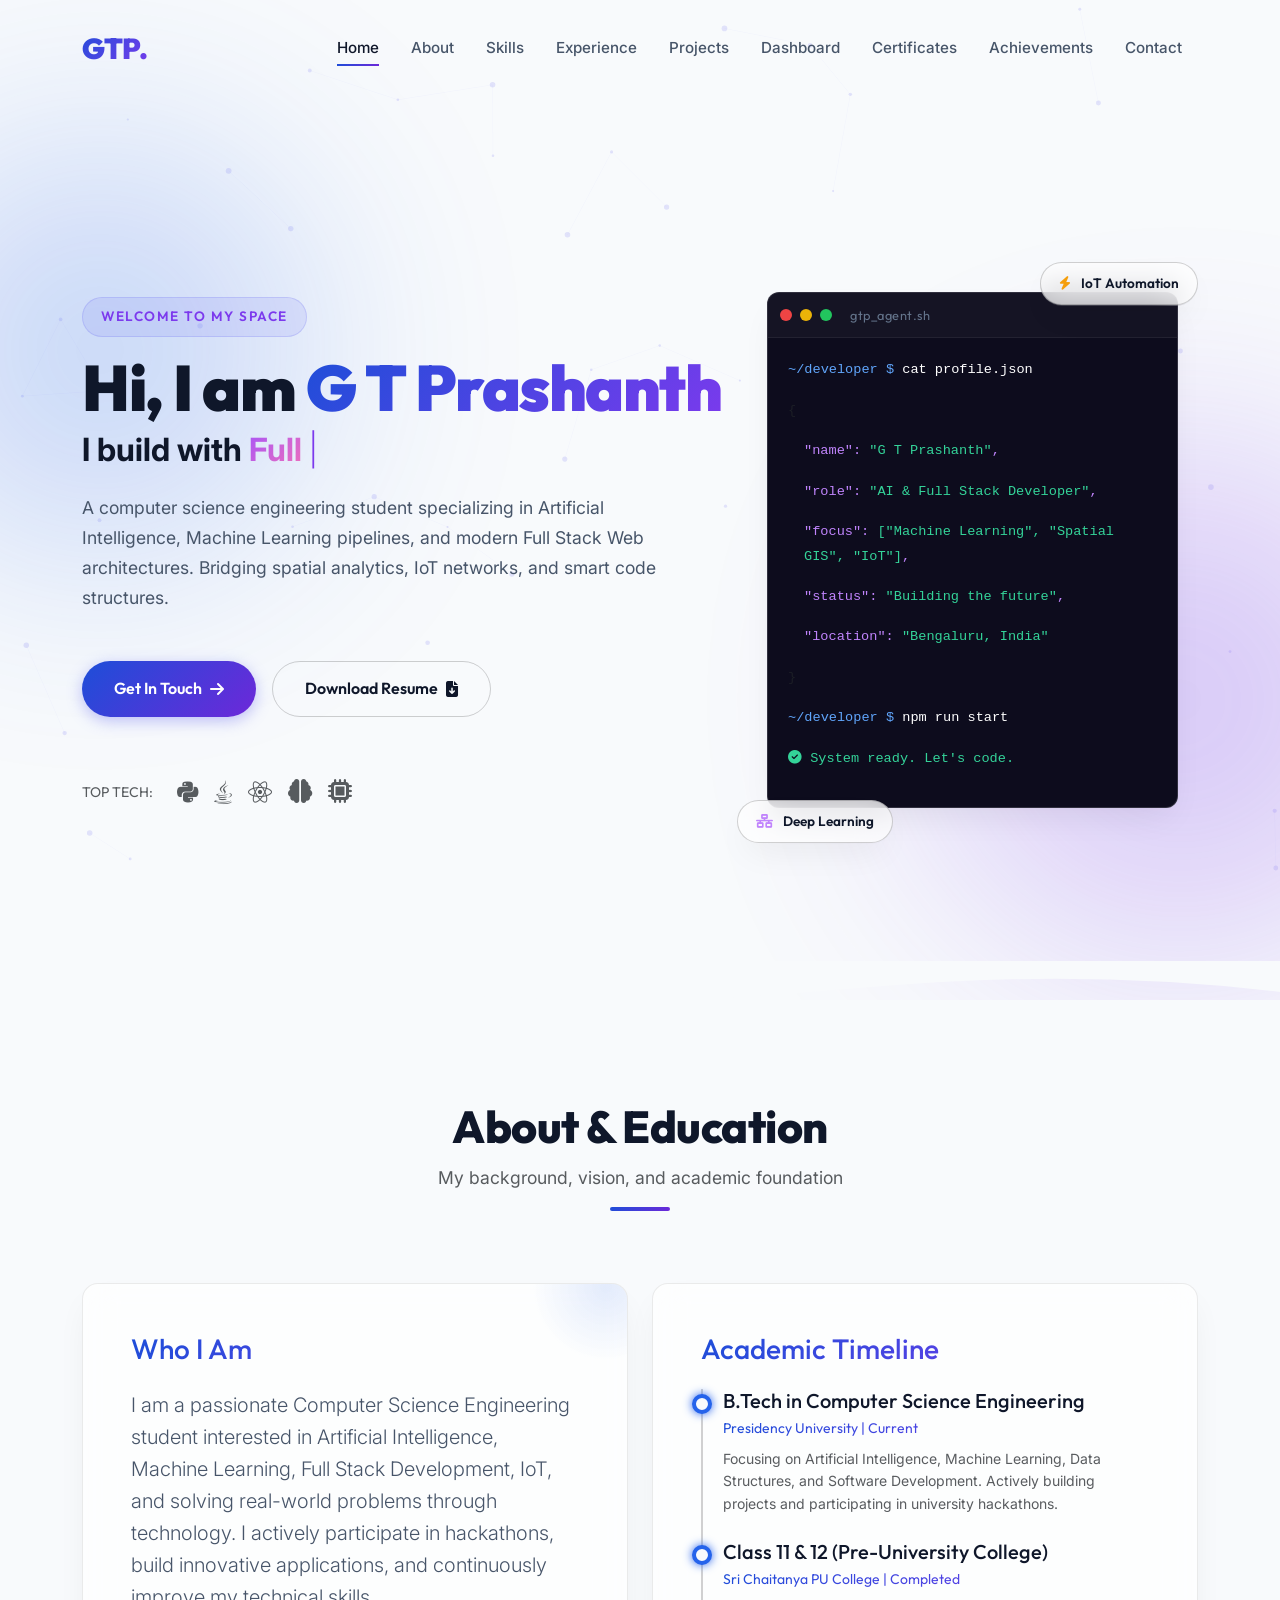
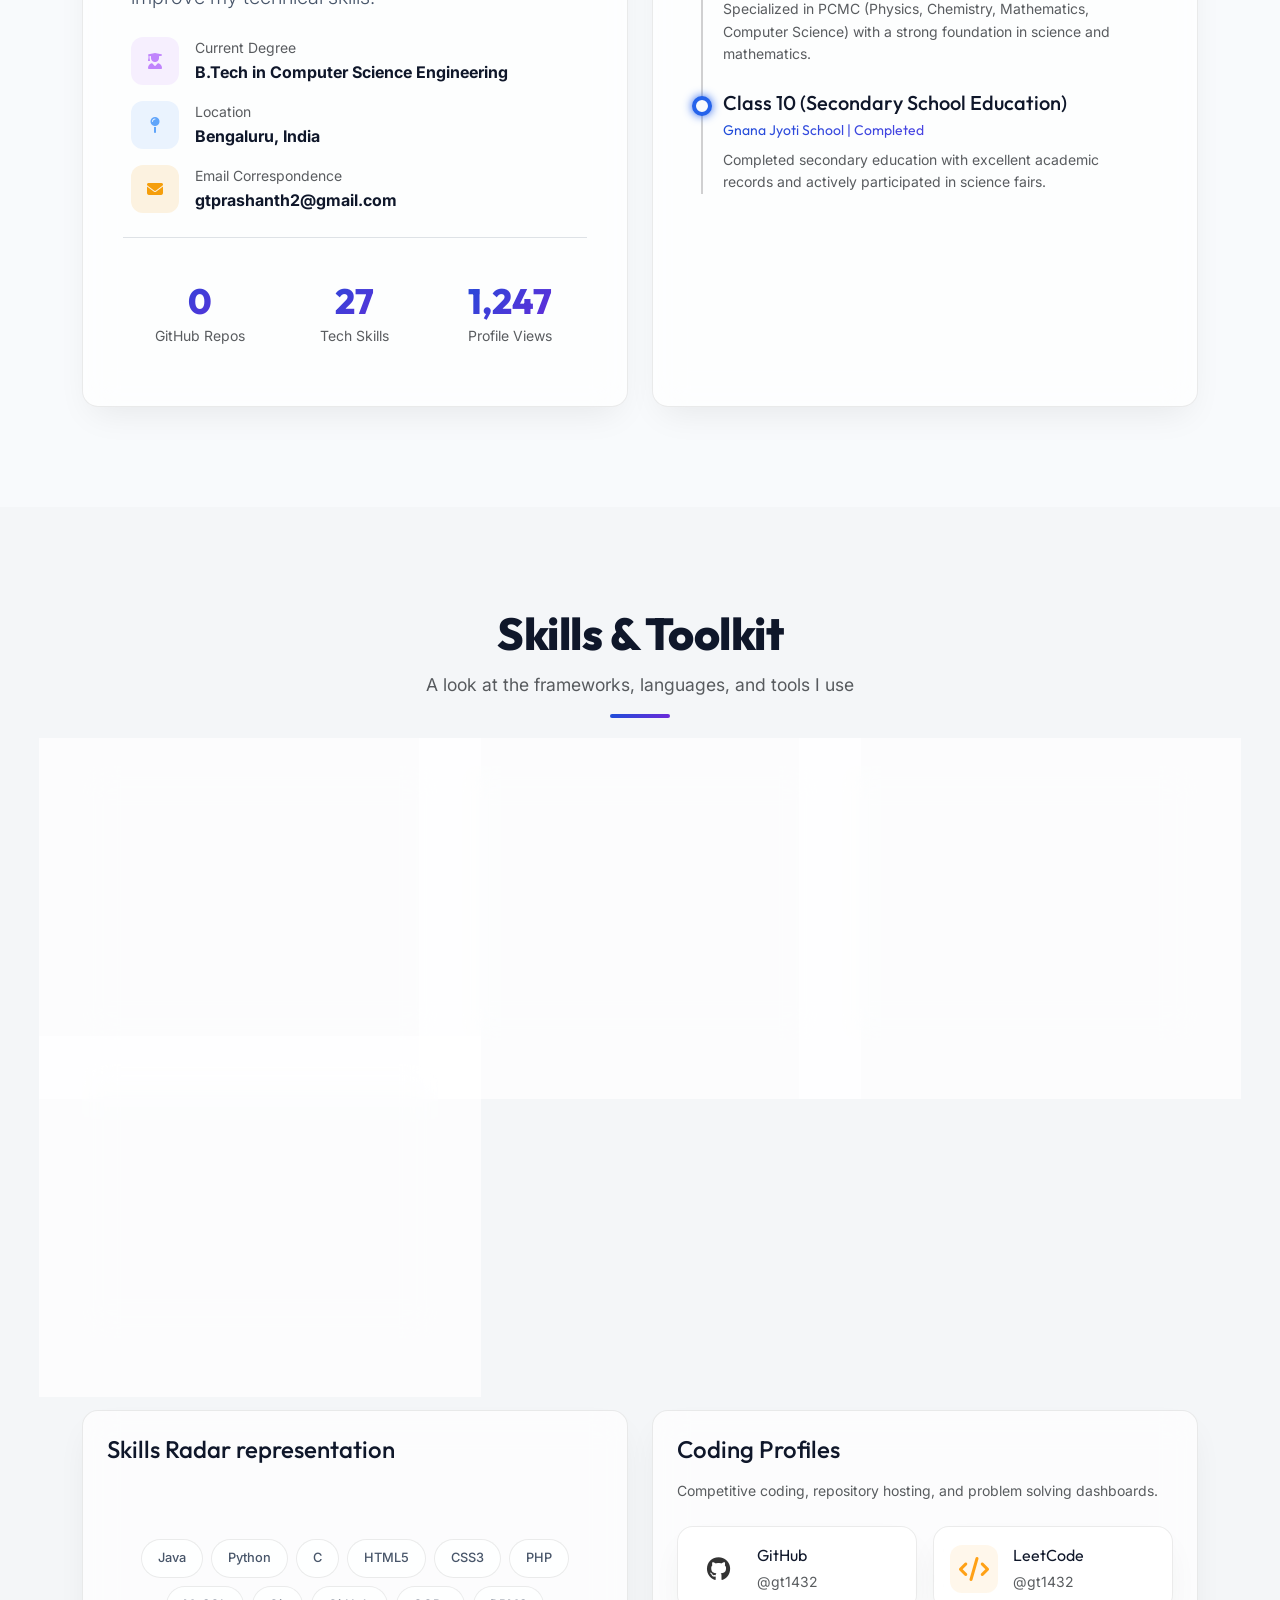
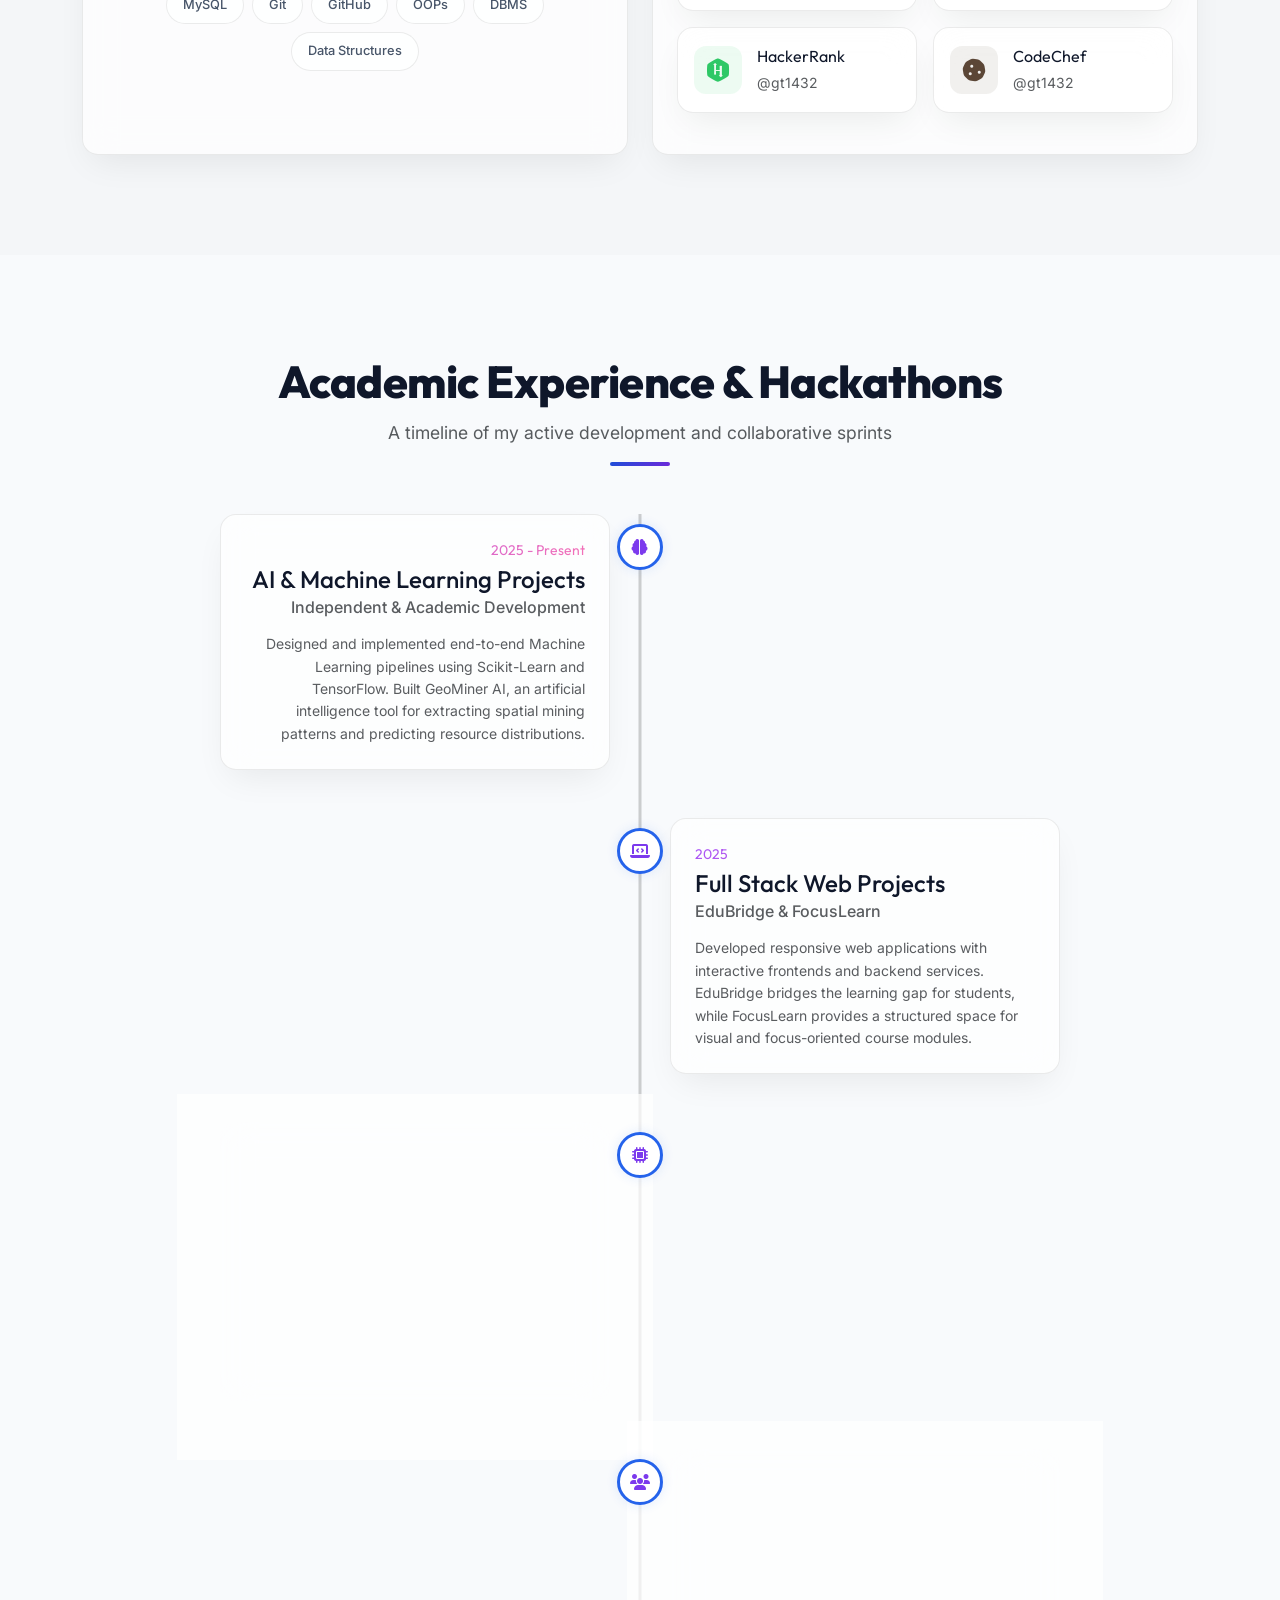
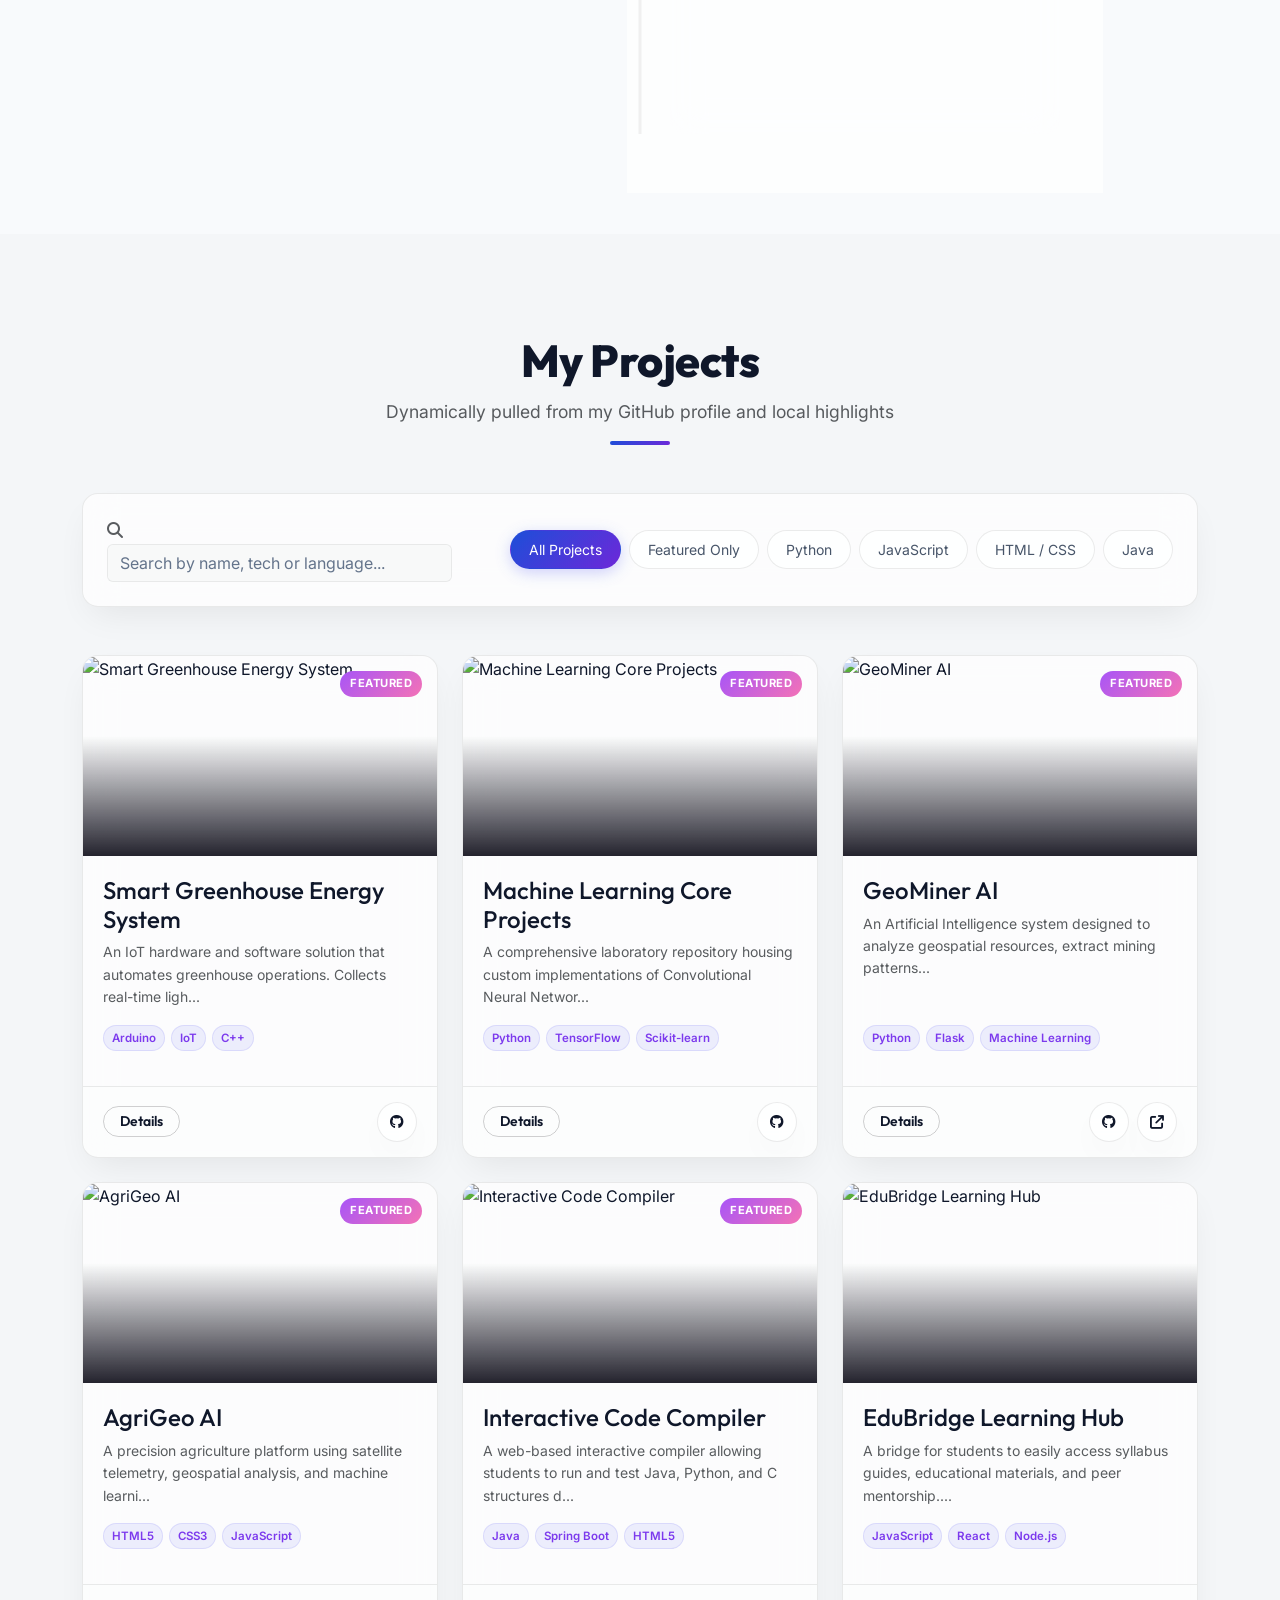
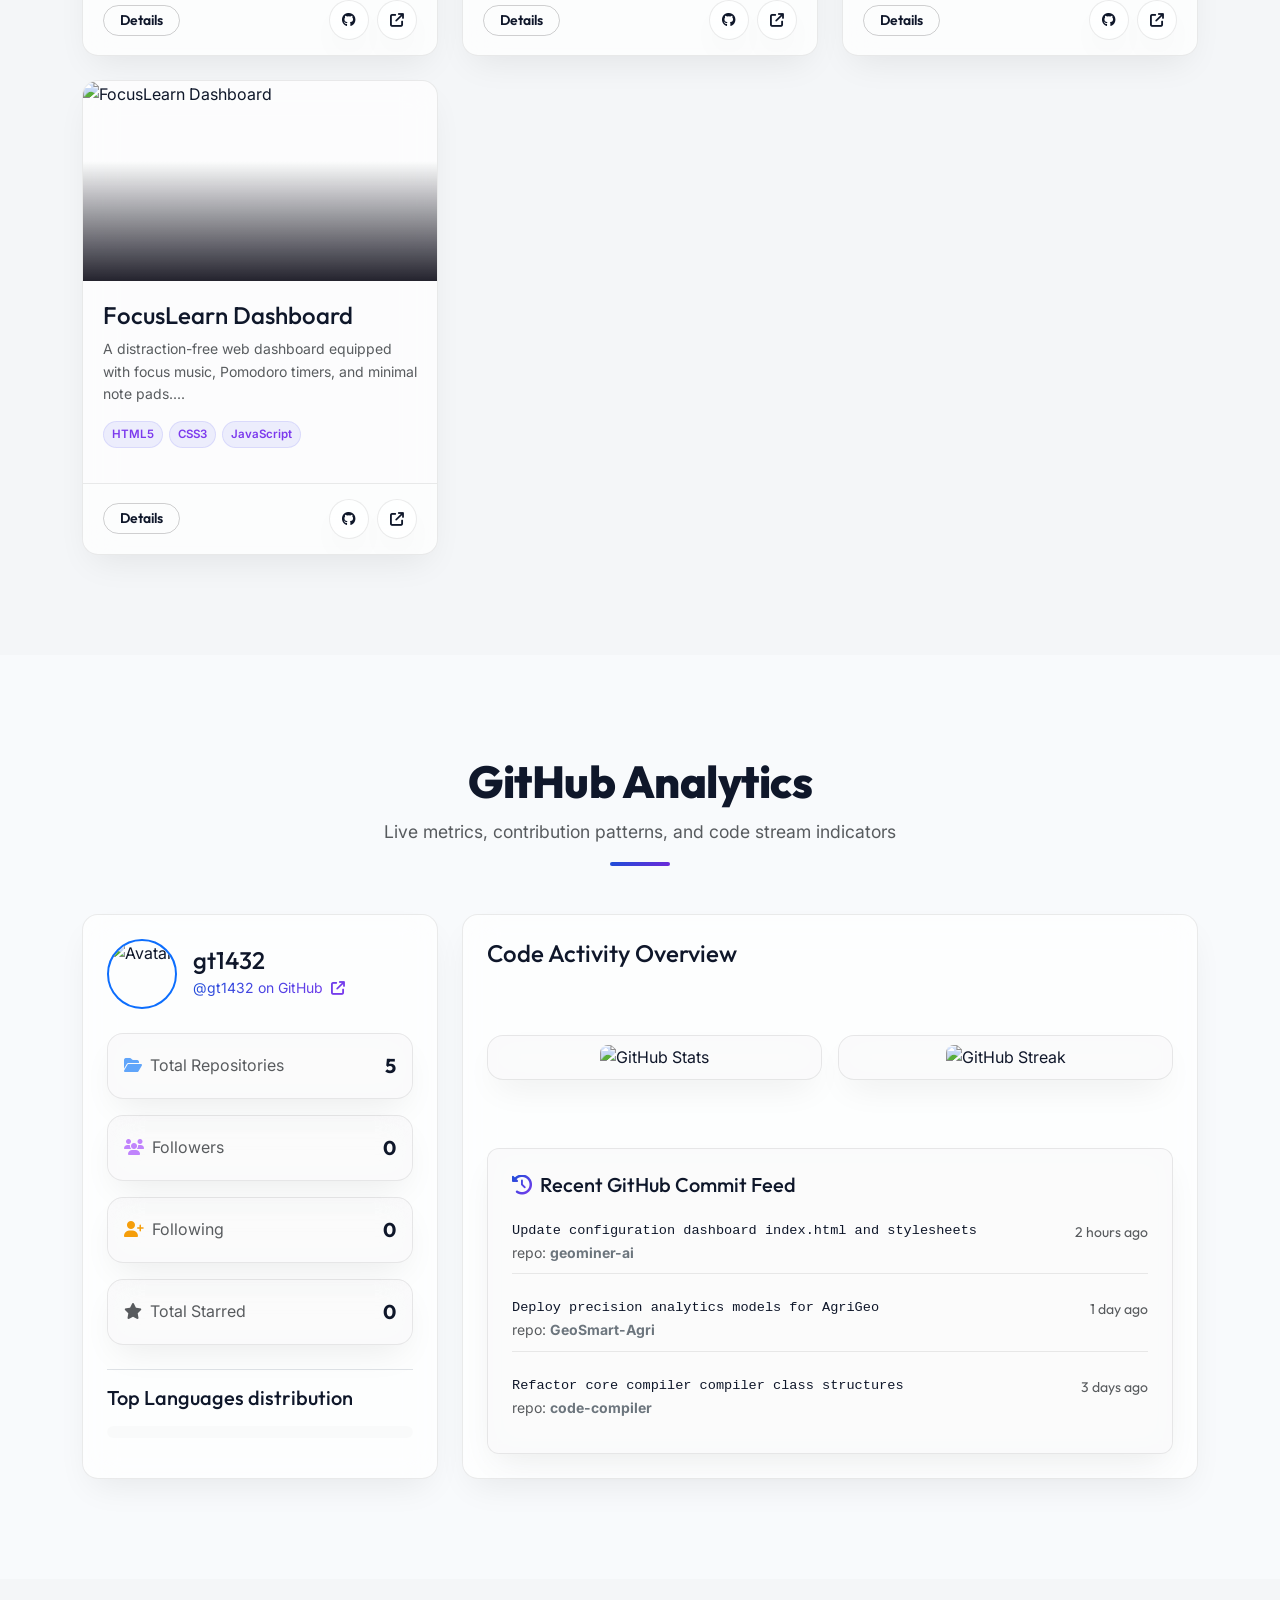
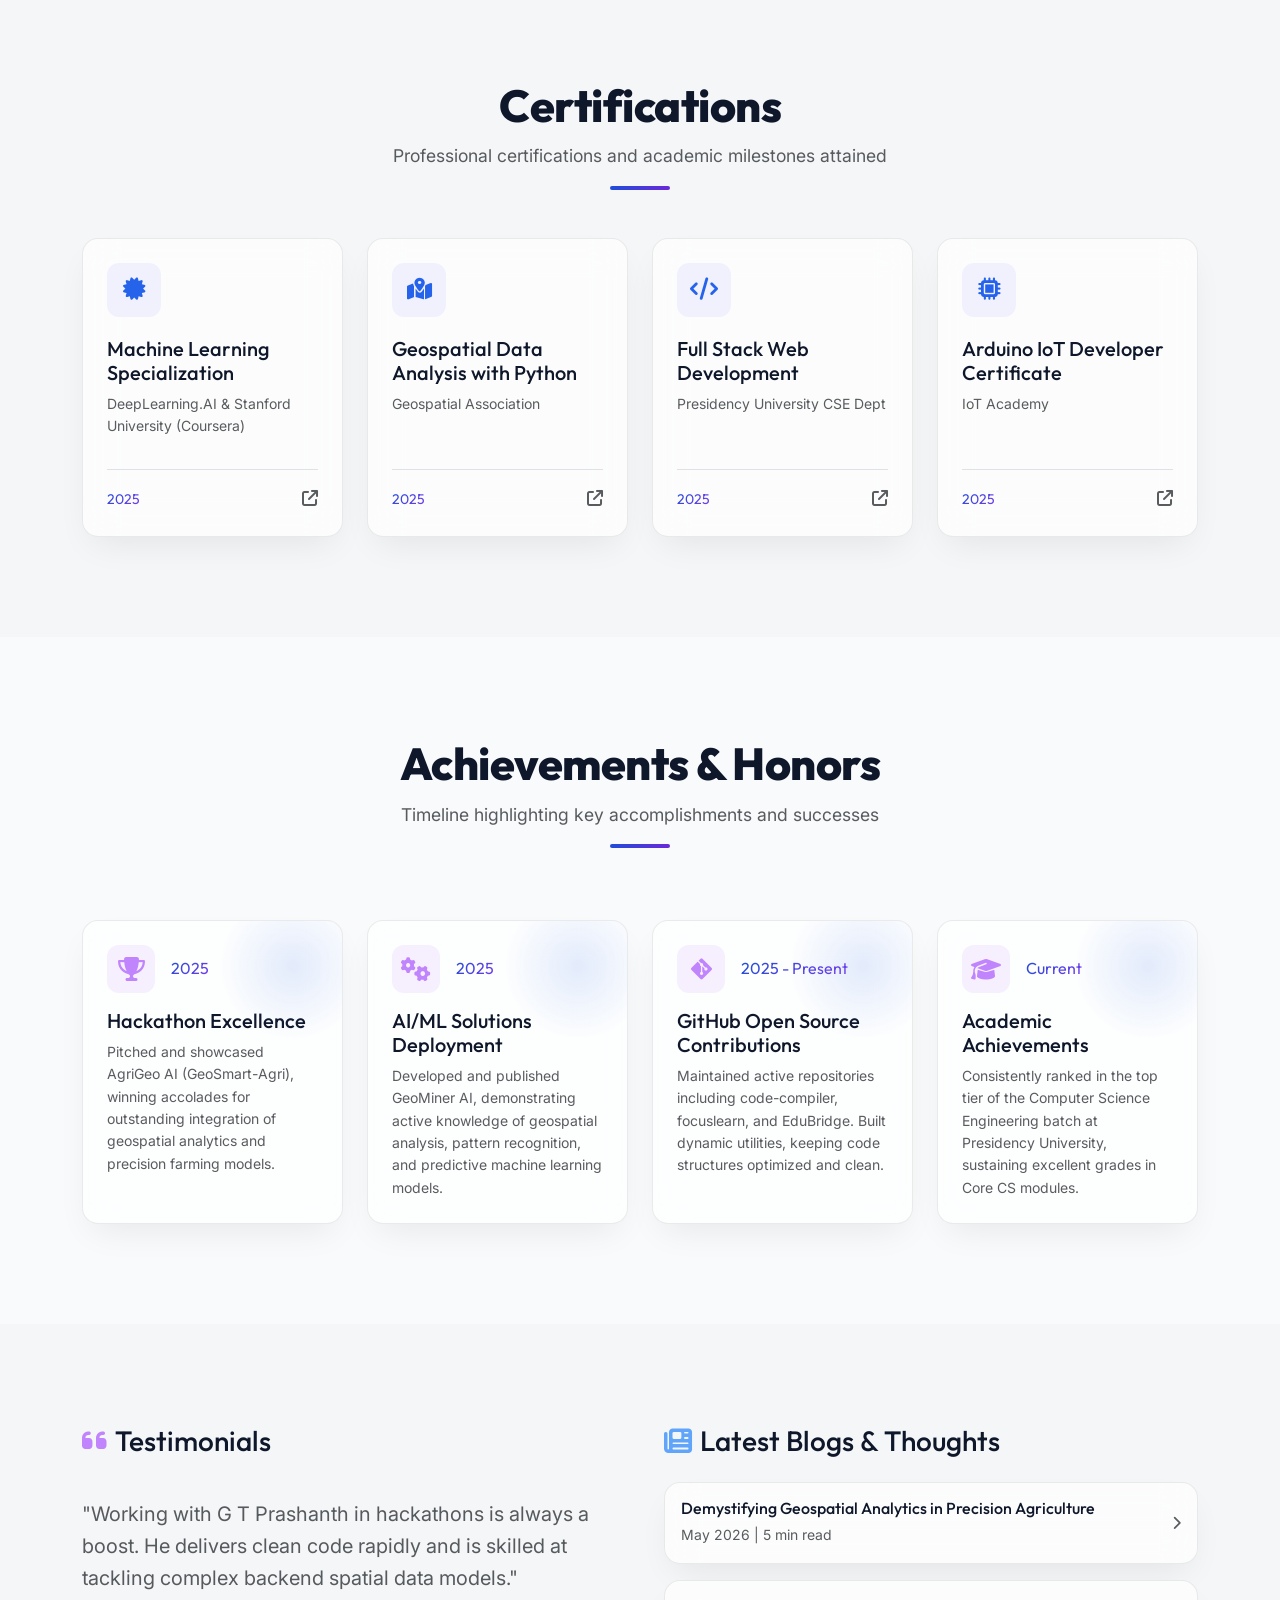
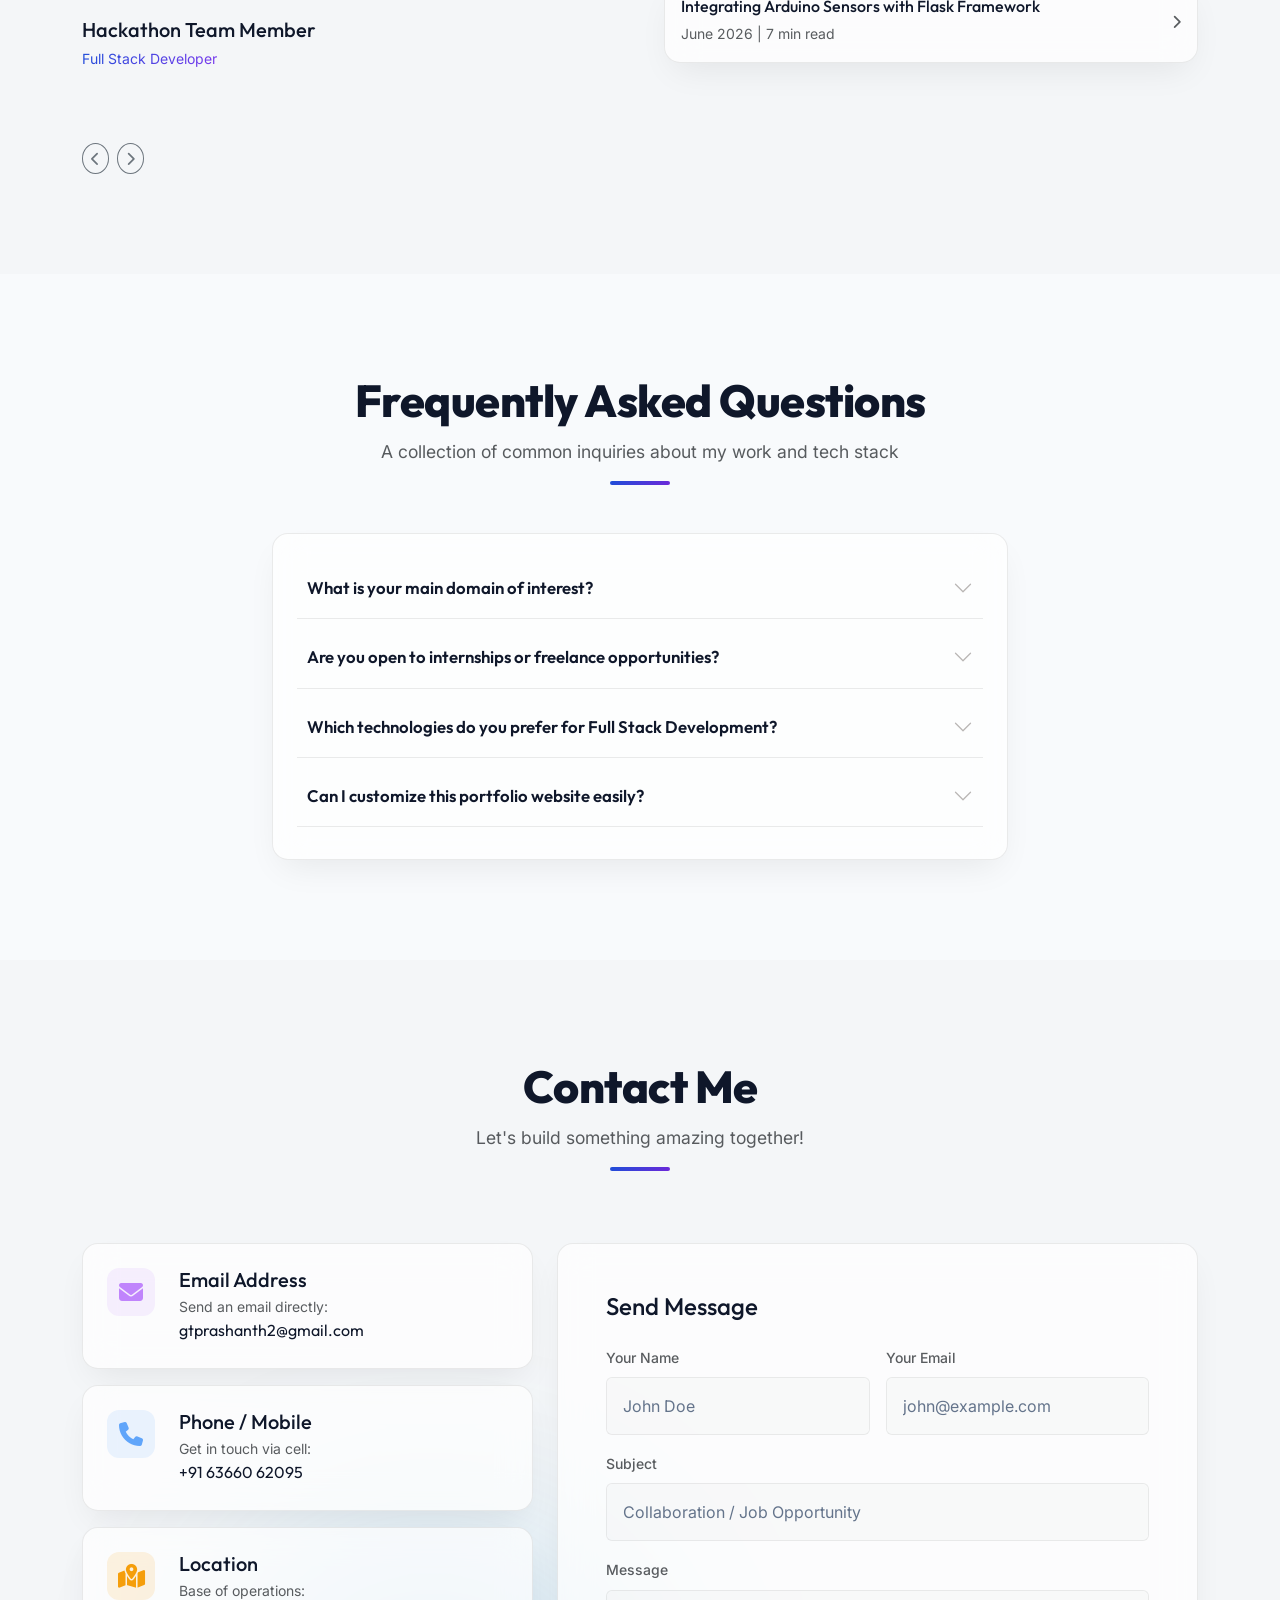
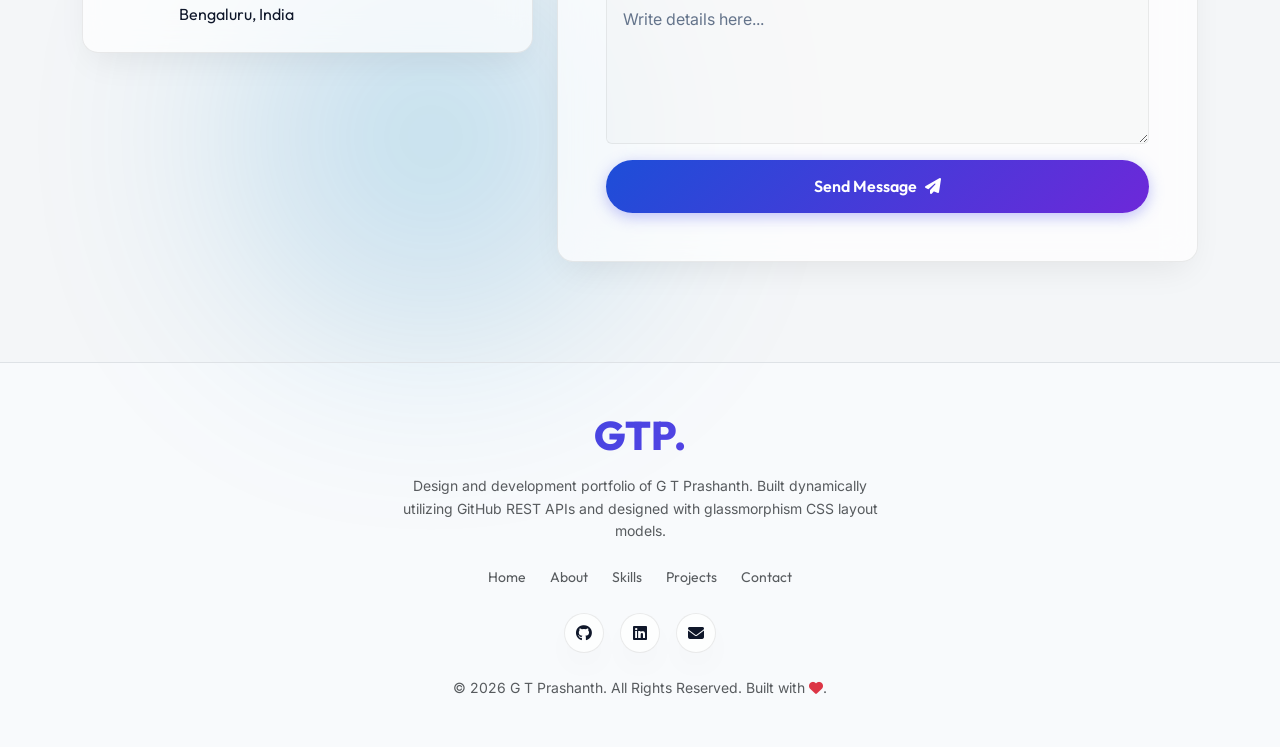
==== commit 0d2a9133: "Add download attribute to resume button for direct download" ====
--- a/index.html
+++ b/index.html
@@ -100,7 +100,7 @@
                                 <span class="btn-text">Get In Touch</span>
                                 <i class="fa-solid fa-arrow-right ms-2 btn-icon"></i>
                             </a>
-                            <a href="resume.pdf" target="_blank" class="btn-outline-premium" id="btn-resume-download">
+                            <a href="resume.pdf" download="G_T_Prashanth_Resume.pdf" target="_blank" class="btn-outline-premium" id="btn-resume-download">
                                 <span class="btn-text">Download Resume</span>
                                 <i class="fa-solid fa-file-arrow-down ms-2 btn-icon"></i>
                             </a>
--- a/style.css
+++ b/style.css
@@ -1109,3 +1109,88 @@
         right: 20px;
     }
 }
+
+/* ==========================================================================
+   Light Theme Casing & Specificity Overrides (Legibility Fixes)
+   ========================================================================== */
+
+/* 1. Prevent Bootstrap .text-white from overriding CSS text gradients */
+.text-gradient, .text-secondary-gradient, .counter-number {
+    -webkit-text-fill-color: transparent !important;
+    background-clip: text !important;
+    -webkit-background-clip: text !important;
+}
+
+/* 2. Re-color all white text elements to dark slate in light mode */
+[data-theme="light"] .text-white {
+    color: var(--text-primary) !important;
+}
+[data-theme="light"] .text-white-50 {
+    color: var(--text-secondary) !important;
+}
+[data-theme="light"] .section-title {
+    color: var(--text-primary) !important;
+}
+[data-theme="light"] .about-text {
+    color: var(--text-secondary) !important;
+}
+[data-theme="light"] .about-bio {
+    color: var(--text-secondary) !important;
+}
+[data-theme="light"] .hero-description {
+    color: var(--text-secondary) !important;
+}
+
+/* 3. Re-style inputs for premium light glass aesthetics */
+[data-theme="light"] .form-control {
+    background-color: rgba(0, 0, 0, 0.03) !important;
+    color: var(--text-primary) !important;
+    border-color: rgba(0, 0, 0, 0.08) !important;
+}
+[data-theme="light"] .form-control::placeholder {
+    color: var(--text-muted) !important;
+}
+[data-theme="light"] .form-control:focus {
+    background-color: #ffffff !important;
+    border-color: var(--primary) !important;
+    box-shadow: 0 0 0 0.25rem rgba(37, 99, 235, 0.1) !important;
+}
+
+/* 4. Keep terminal graphic card dark for visual contrast */
+.hero-graphic-box {
+    border: 1px solid rgba(255, 255, 255, 0.15) !important;
+    background: #0d0c1d !important;
+}
+.hero-graphic-box .terminal-header {
+    background: rgba(255, 255, 255, 0.03) !important;
+    border-bottom: 1px solid rgba(255, 255, 255, 0.06) !important;
+}
+.hero-graphic-box .terminal-body {
+    color: #94a3b8 !important;
+}
+.hero-graphic-box .text-white {
+    color: #ffffff !important;
+}
+
+/* 5. Subtly shade alternating sections in light mode */
+.bg-dark-translucent {
+    background-color: rgba(255, 255, 255, 0.015) !important;
+    transition: var(--transition-smooth);
+}
+[data-theme="light"] .bg-dark-translucent {
+    background-color: rgba(0, 0, 0, 0.015) !important;
+}
+
+/* 6. Fix close icons and toggle icons color in light mode */
+[data-theme="light"] .btn-close-custom {
+    color: var(--text-secondary) !important;
+}
+[data-theme="light"] .btn-close-custom:hover {
+    color: var(--text-primary) !important;
+}
+[data-theme="light"] .accordion-button::after {
+    filter: invert(0.8) !important;
+}
+[data-theme="light"] .navbar-toggler-icon {
+    filter: invert(0.8) !important;
+}
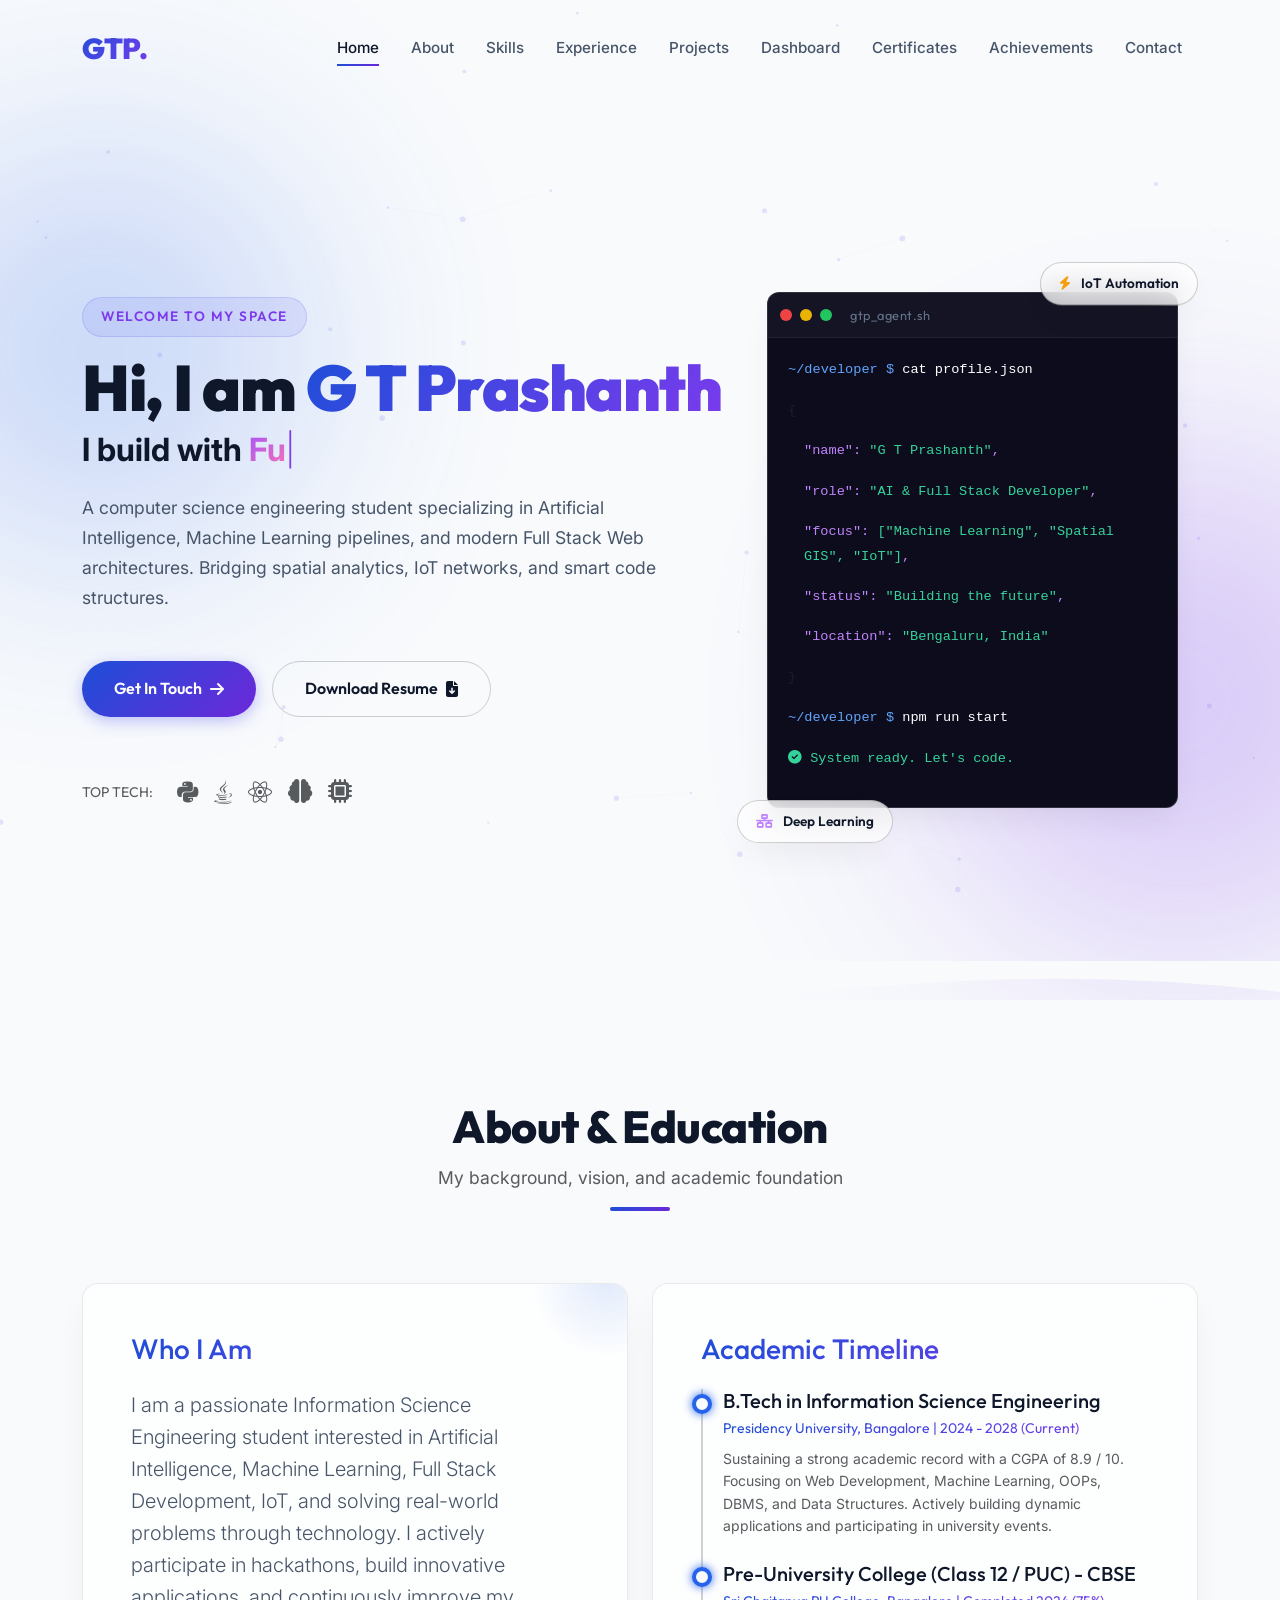
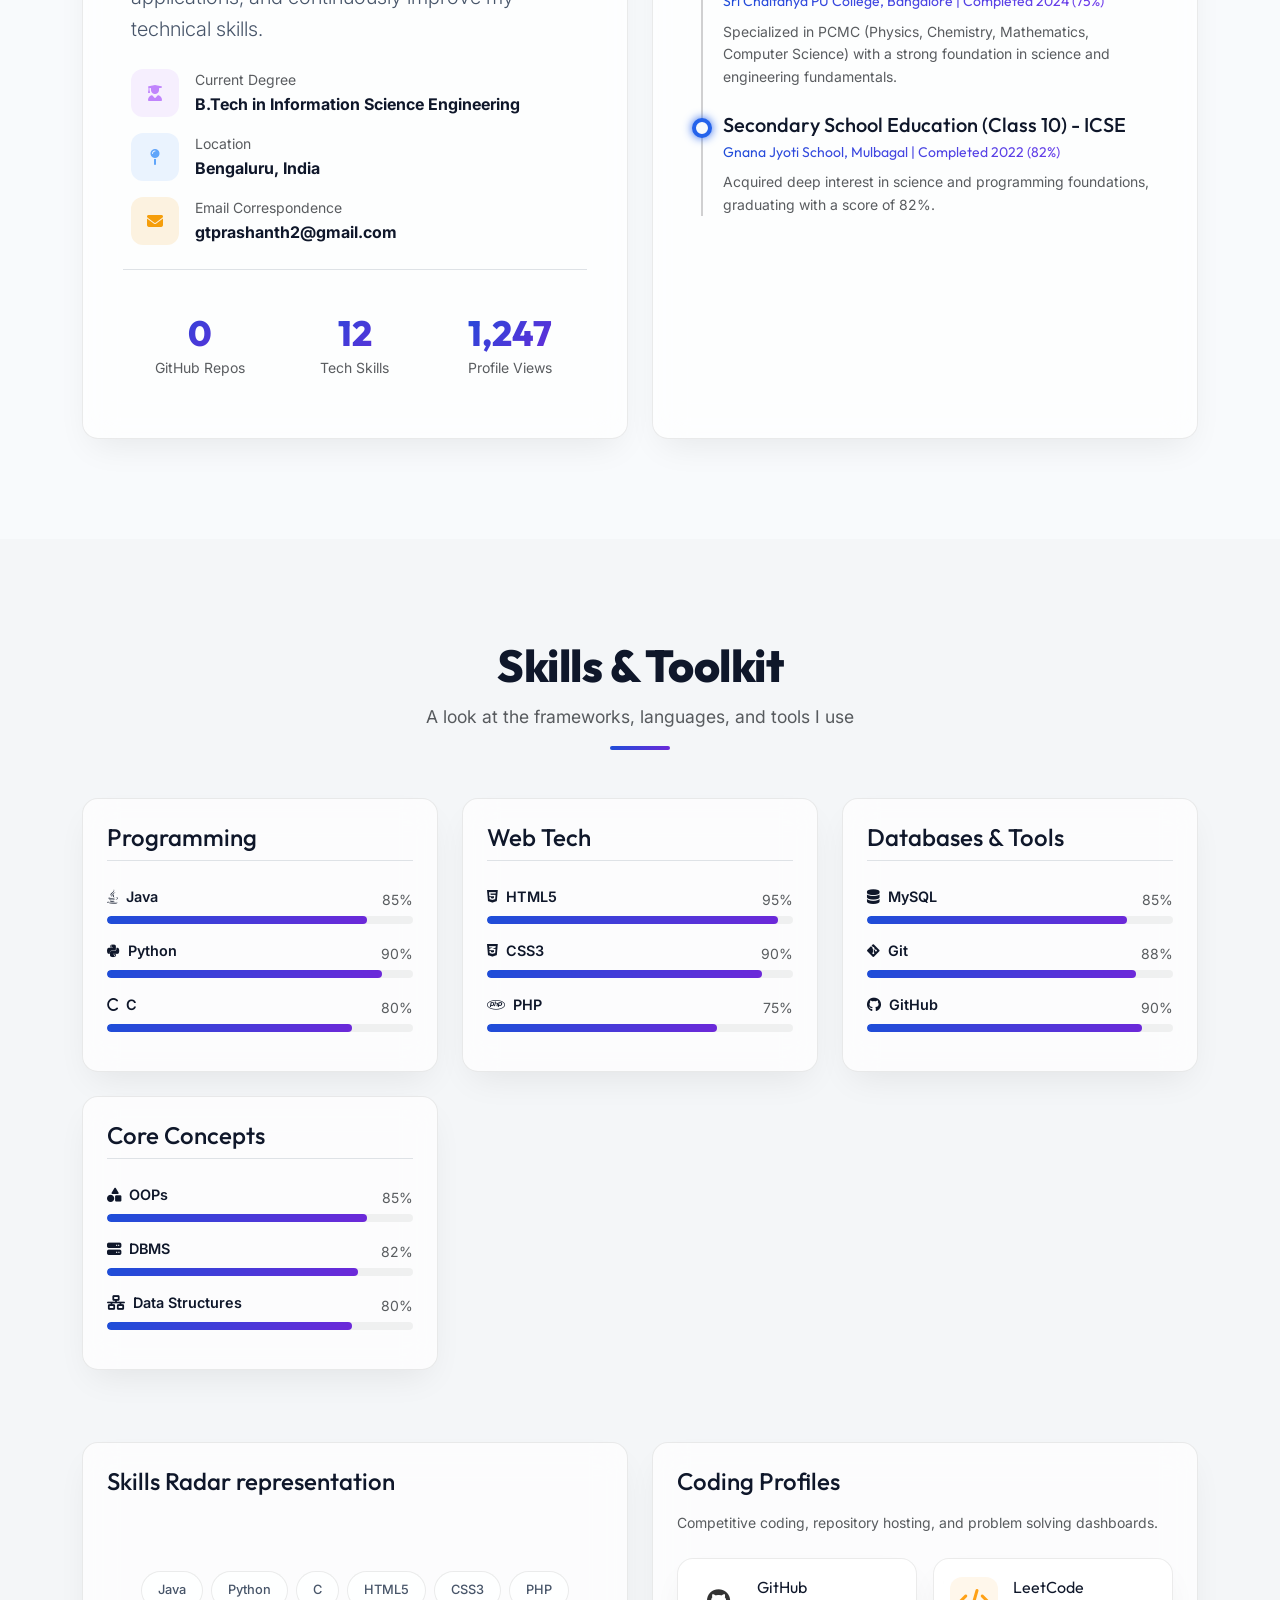
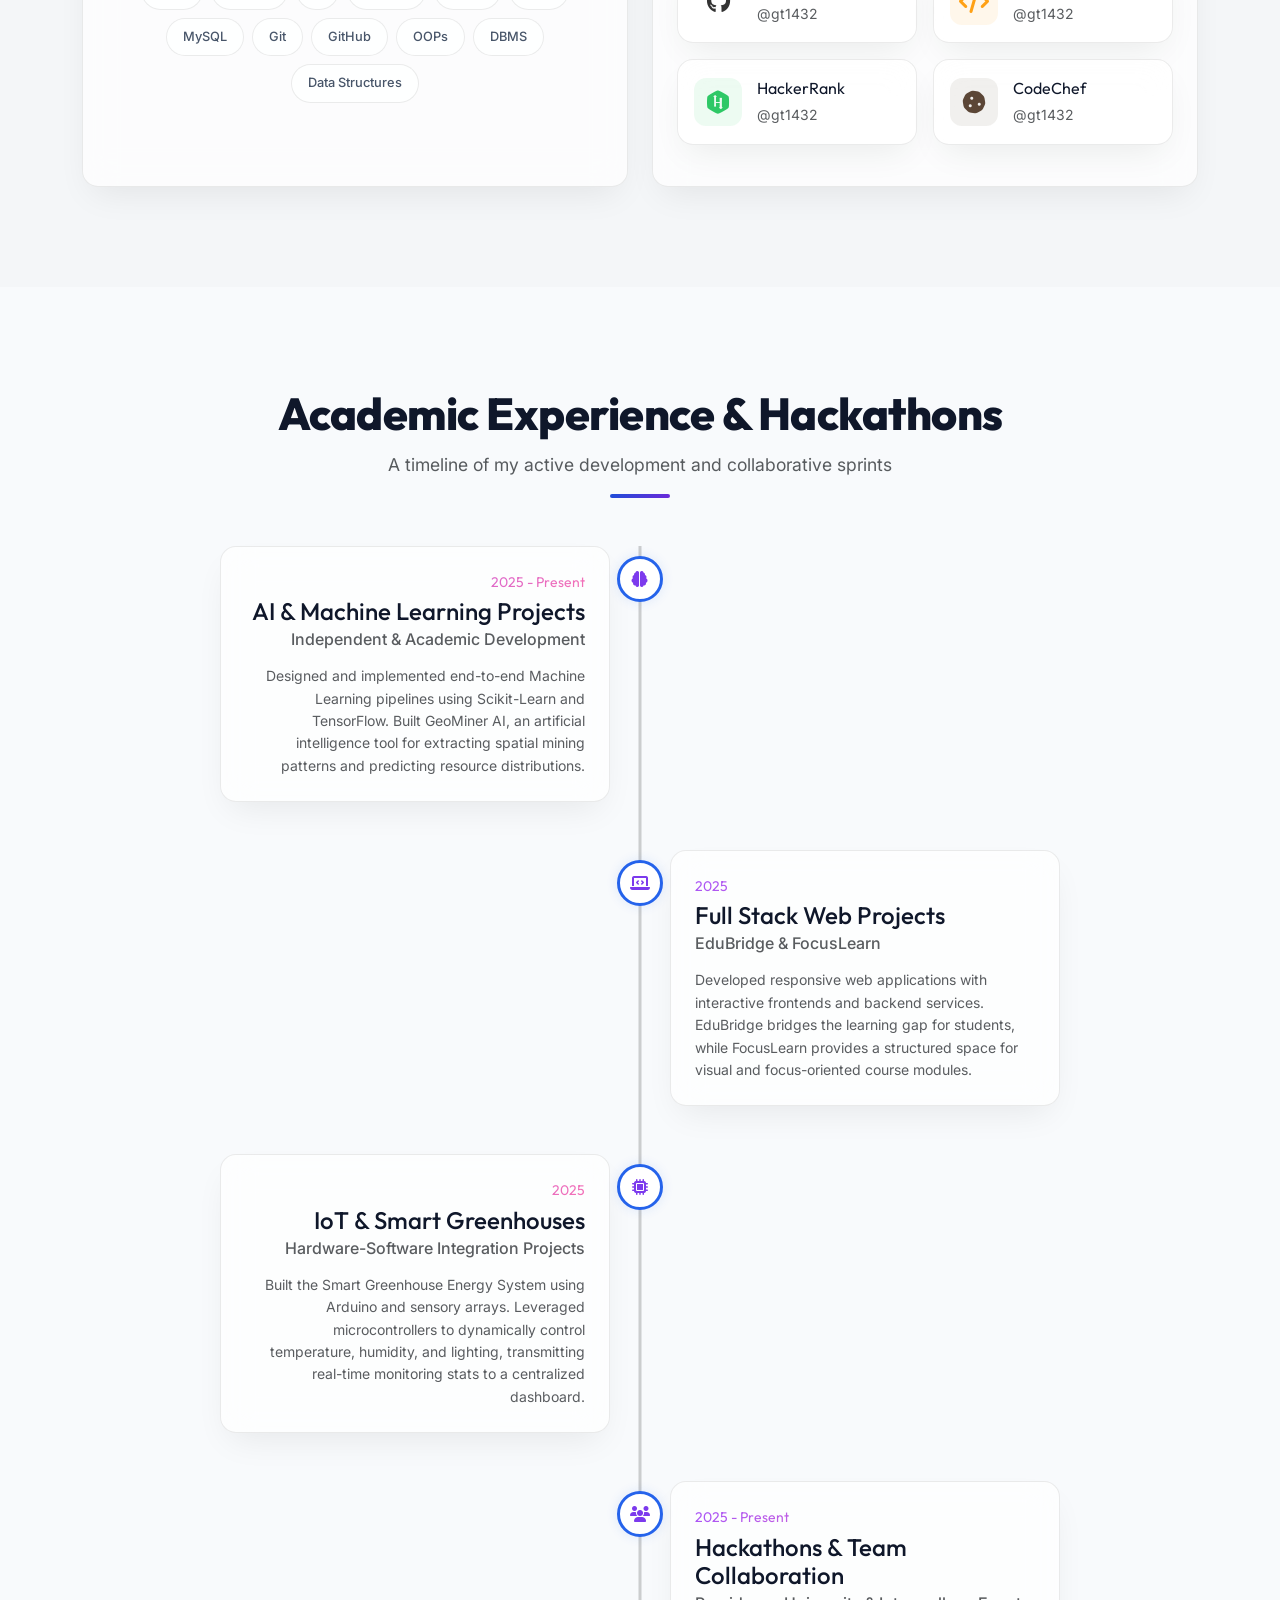
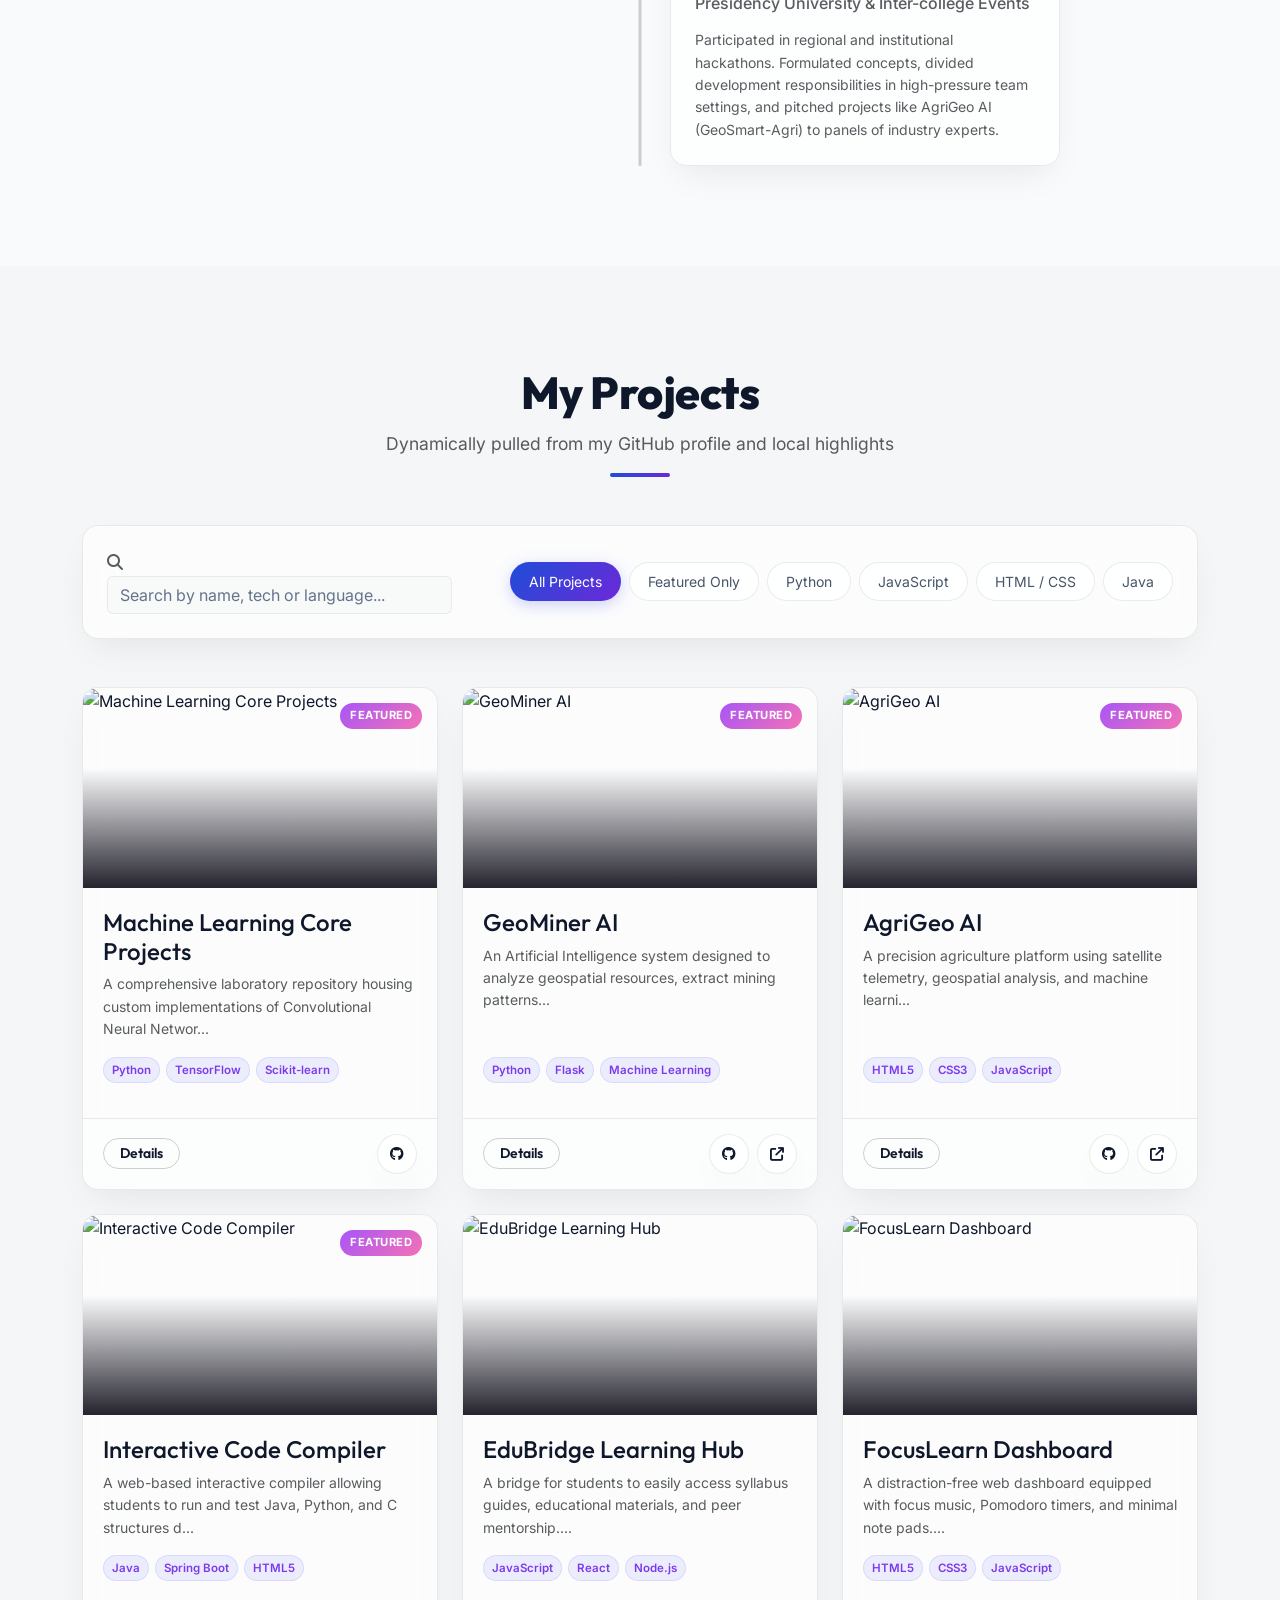
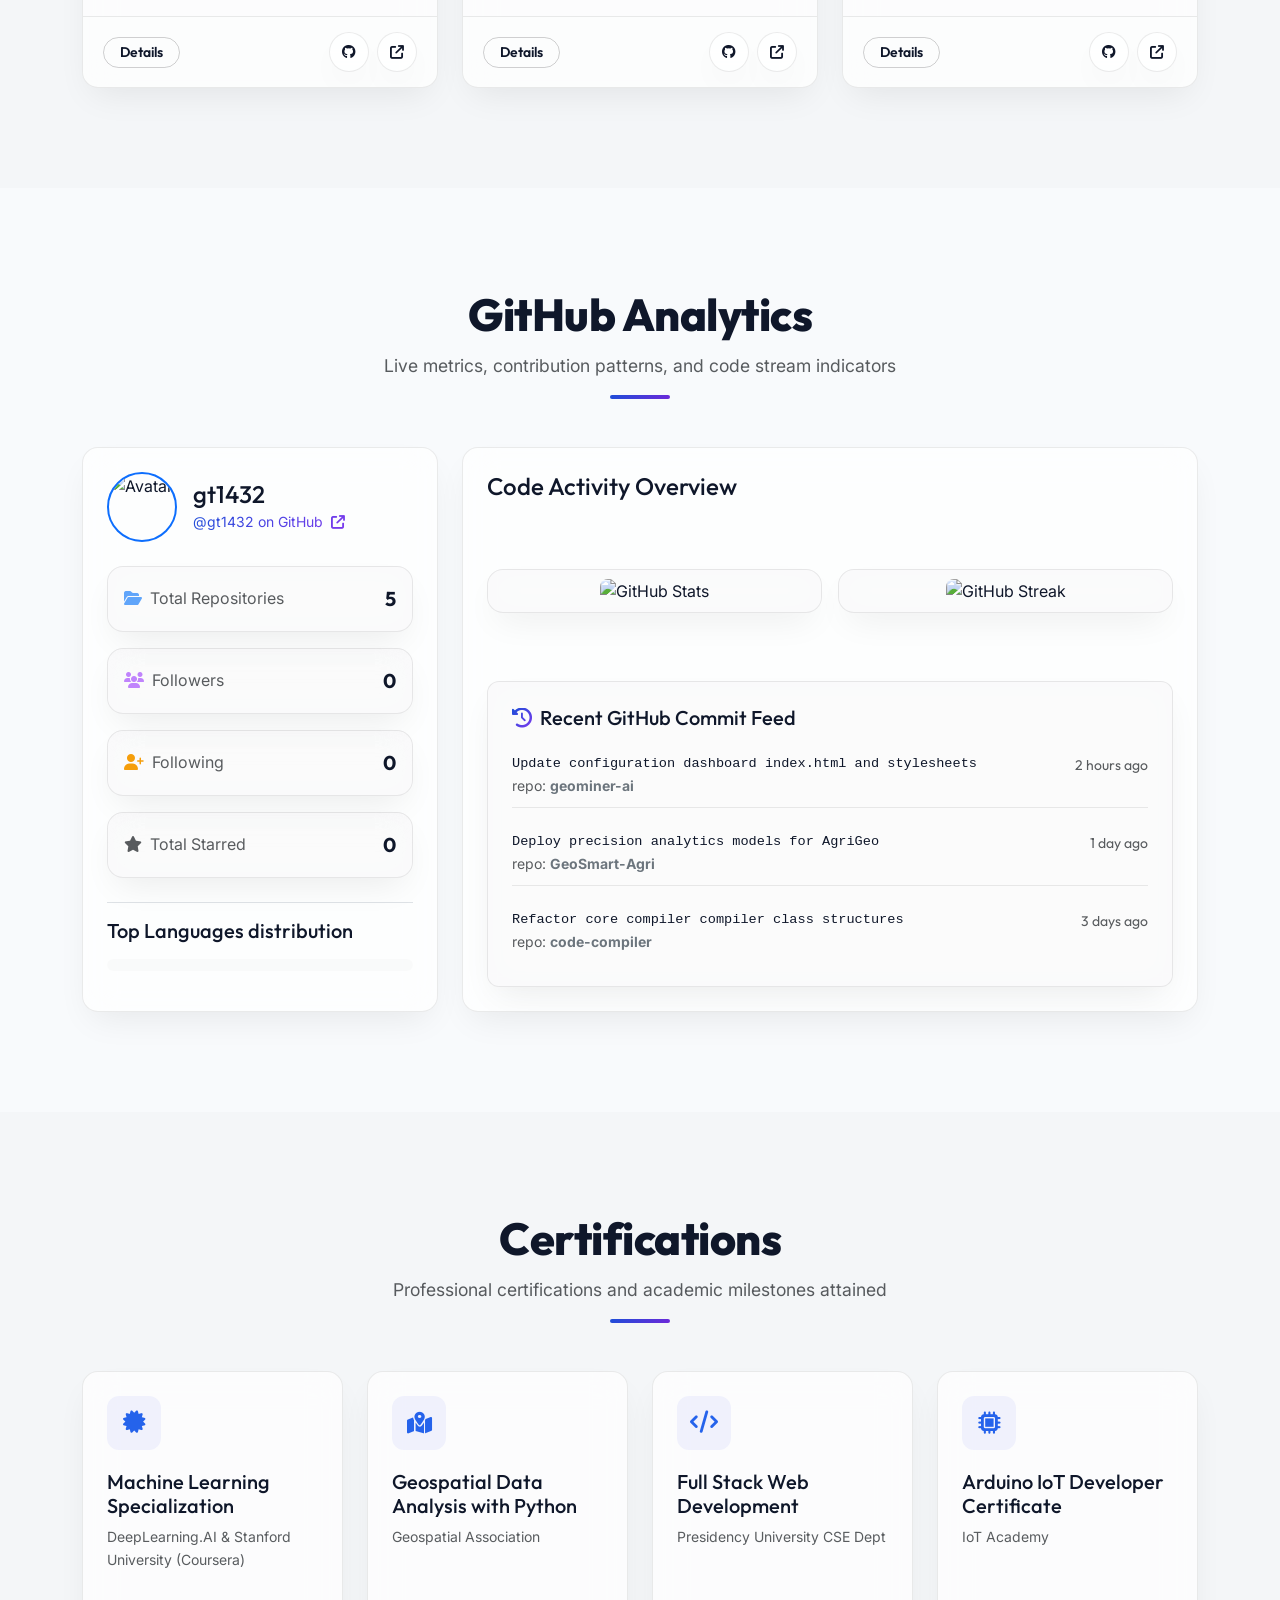
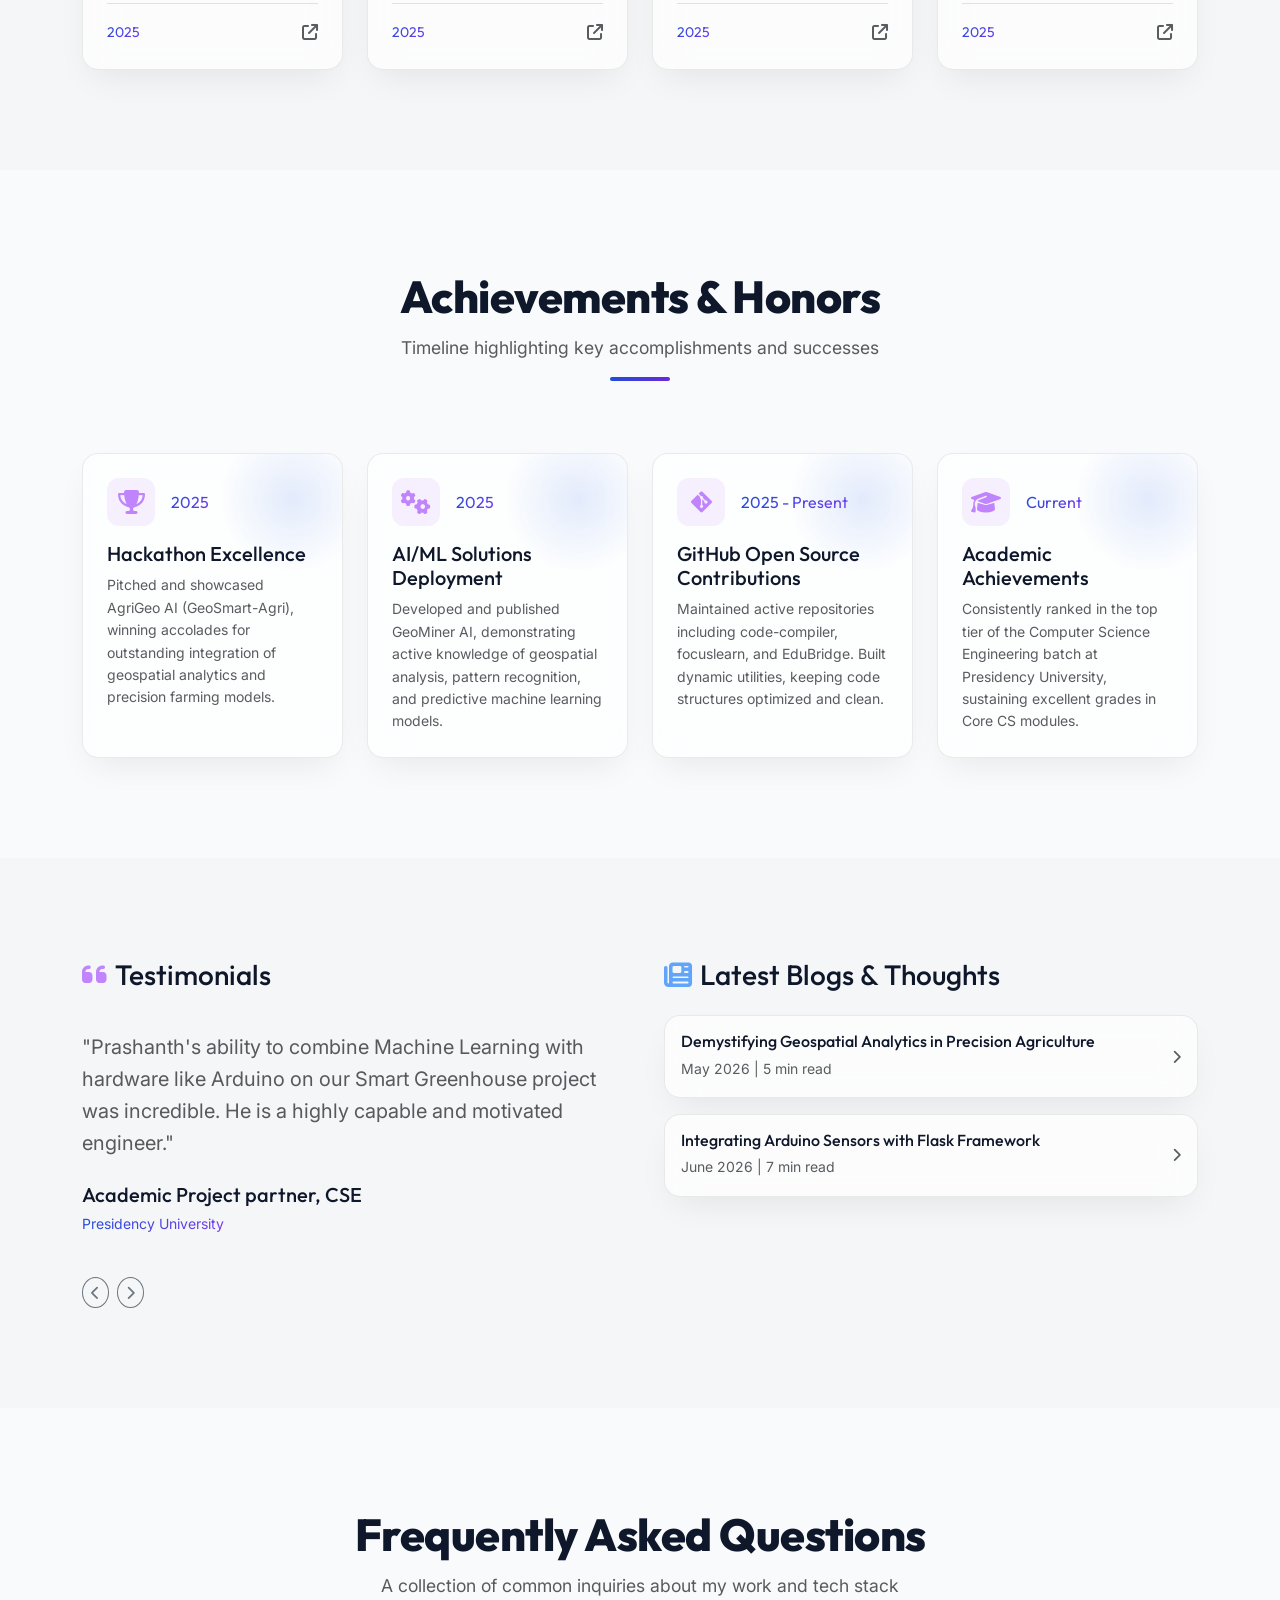
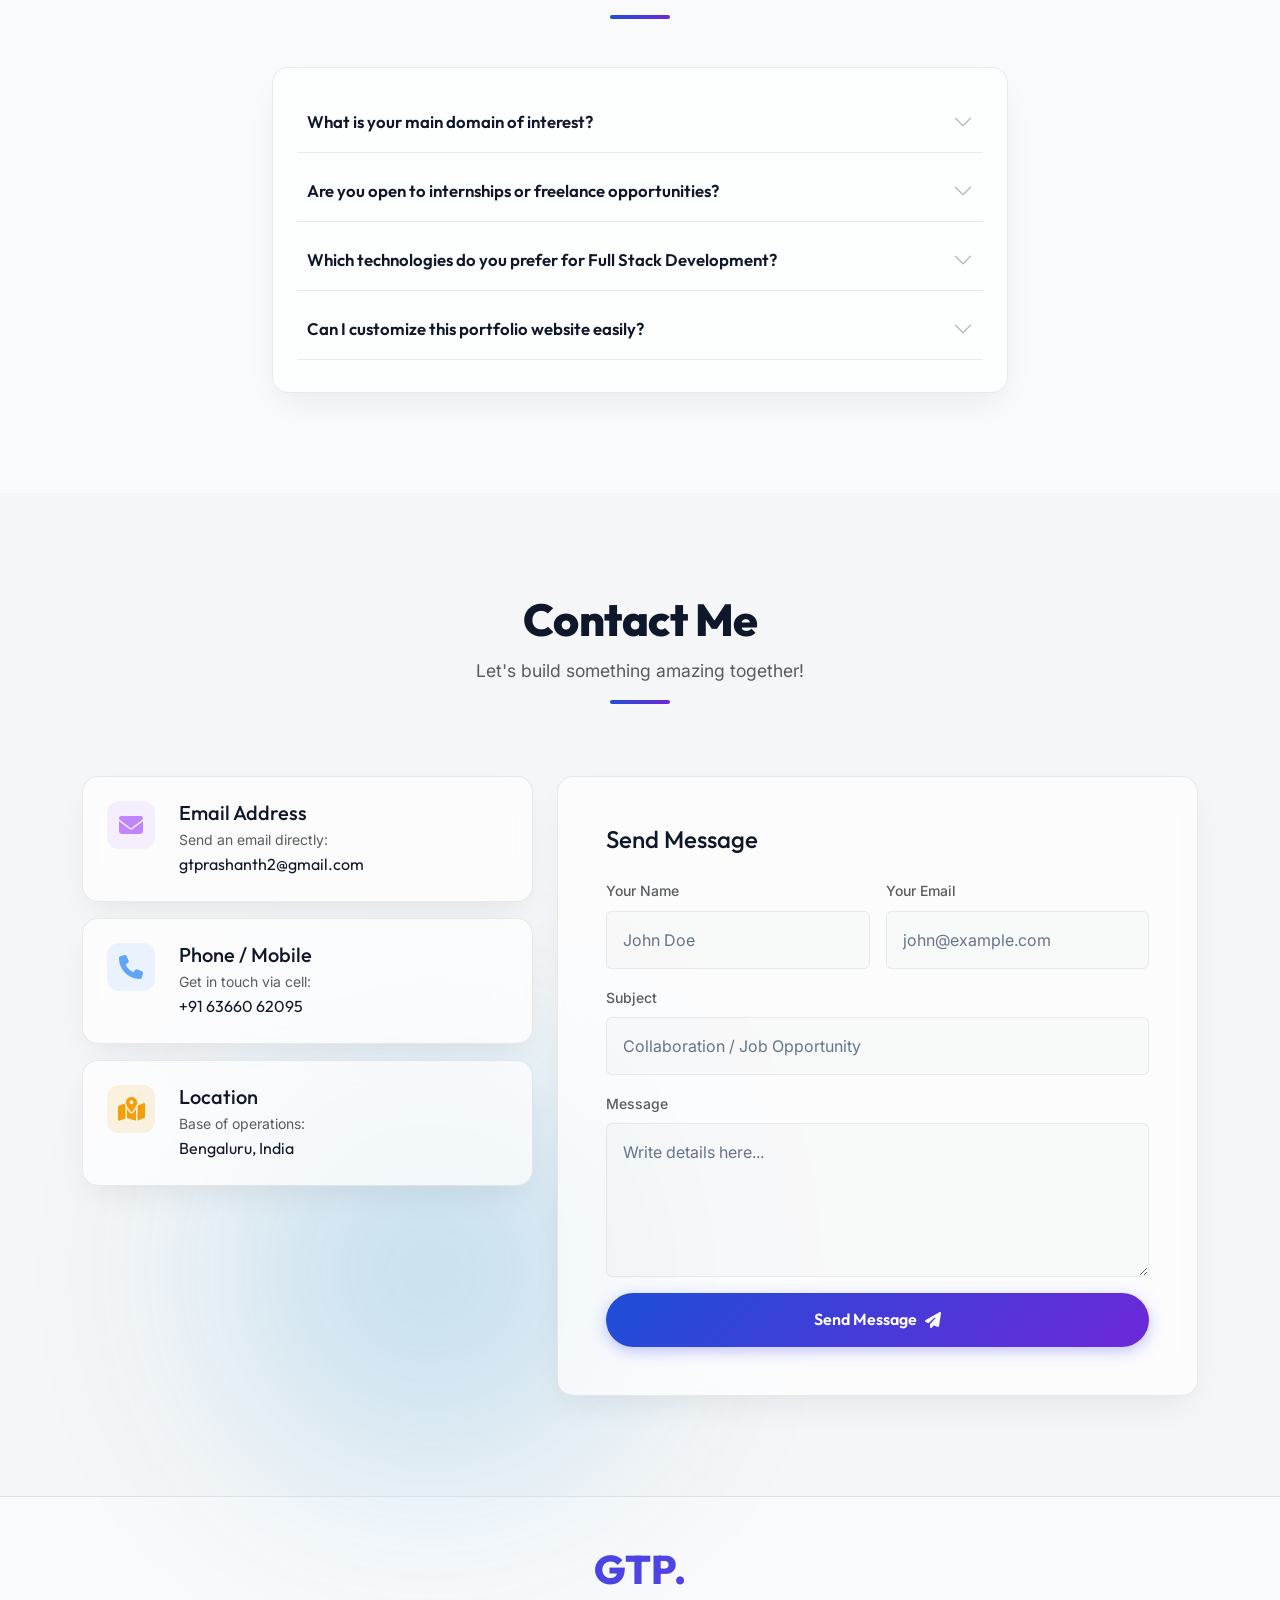
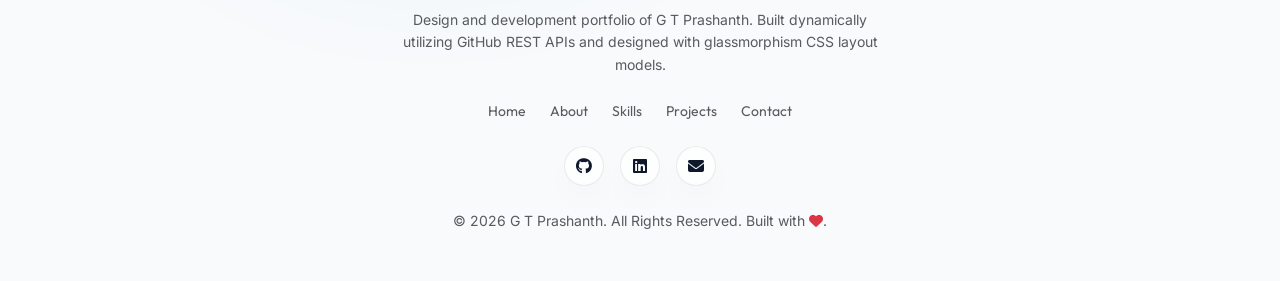
==== commit ecd4975b: "Update B.Tech degree to ISE, fill in grades/details from resume docx, remove Smart Greenhouse Energy" ====
--- a/index.html
+++ b/index.html
@@ -187,7 +187,7 @@
                                     <div class="detail-icon-box bg-purple-translucent"><i class="fa-solid fa-user-graduate text-purple"></i></div>
                                     <div>
                                         <span class="text-muted d-block small">Current Degree</span>
-                                        <strong class="text-white">B.Tech in Computer Science Engineering</strong>
+                                        <strong class="text-white">B.Tech in Information Science Engineering</strong>
                                     </div>
                                 </div>
                                 <div class="detail-item d-flex align-items-center gap-3">
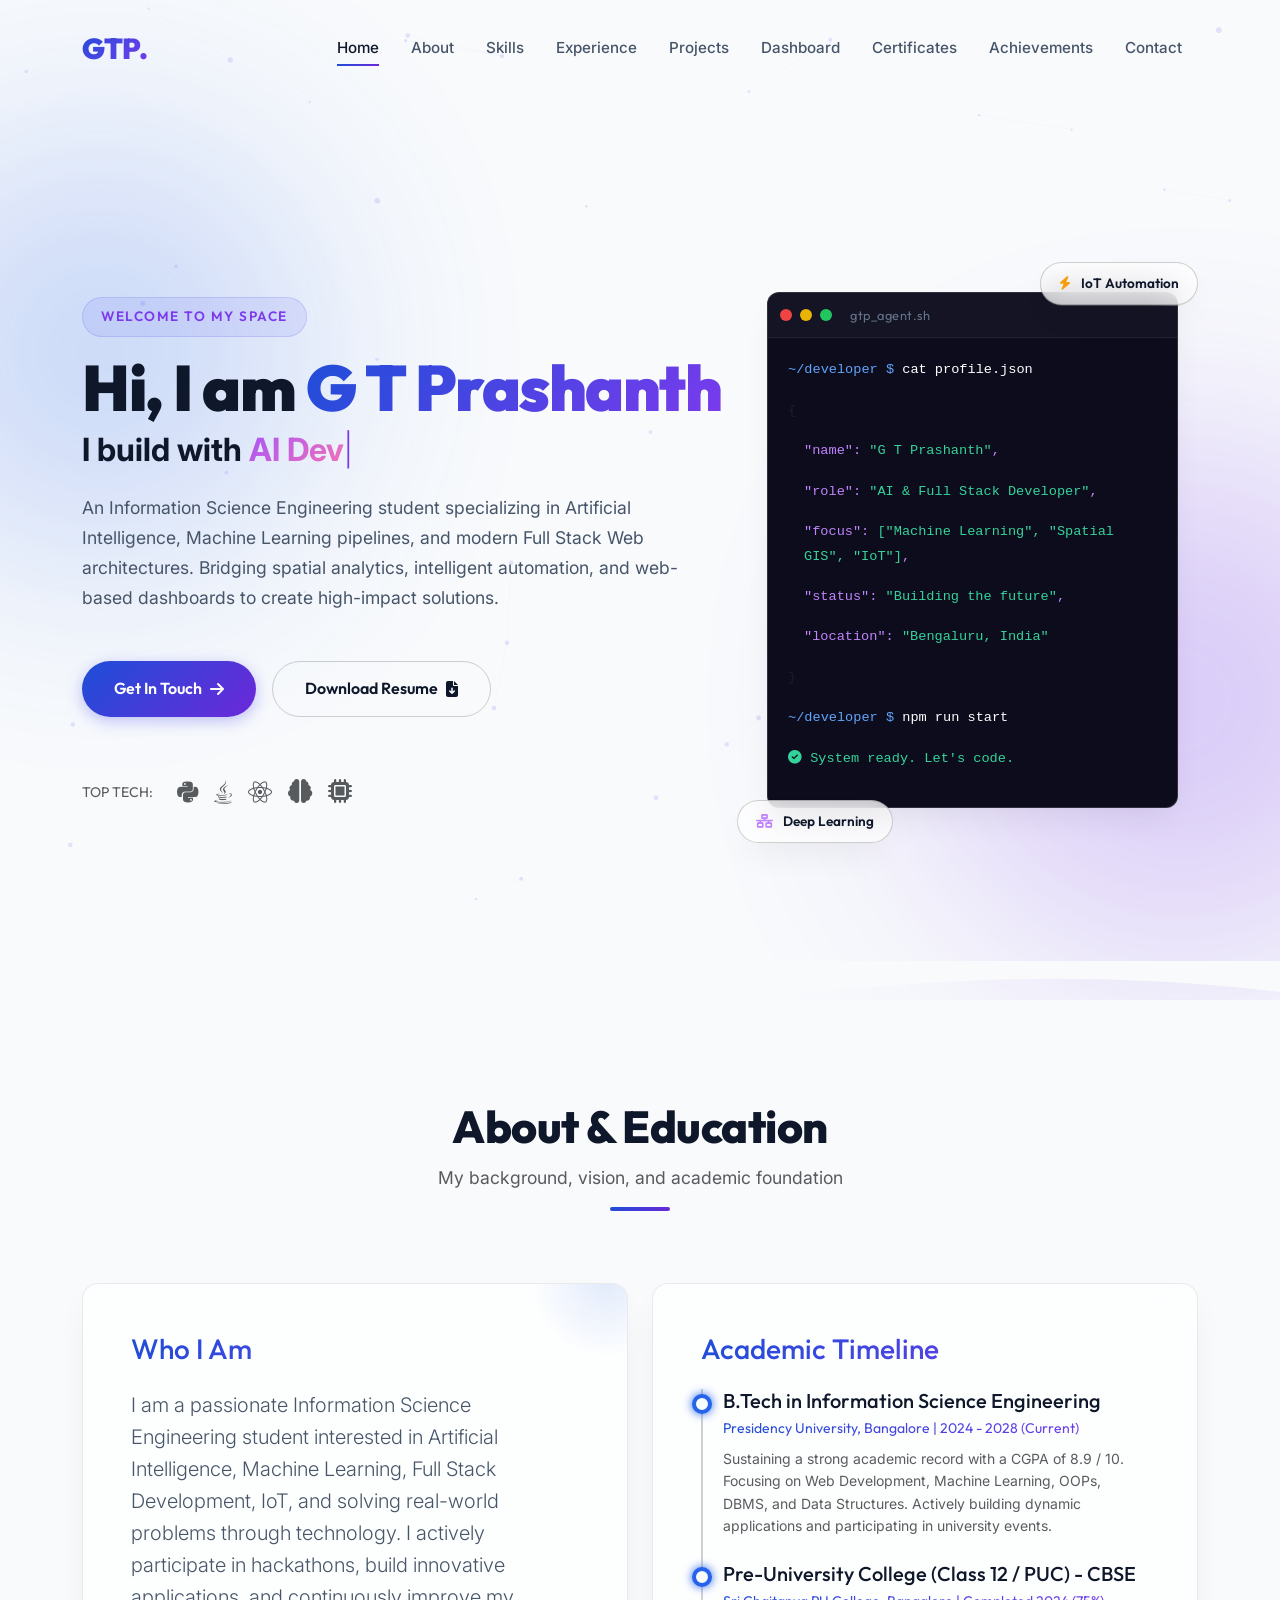
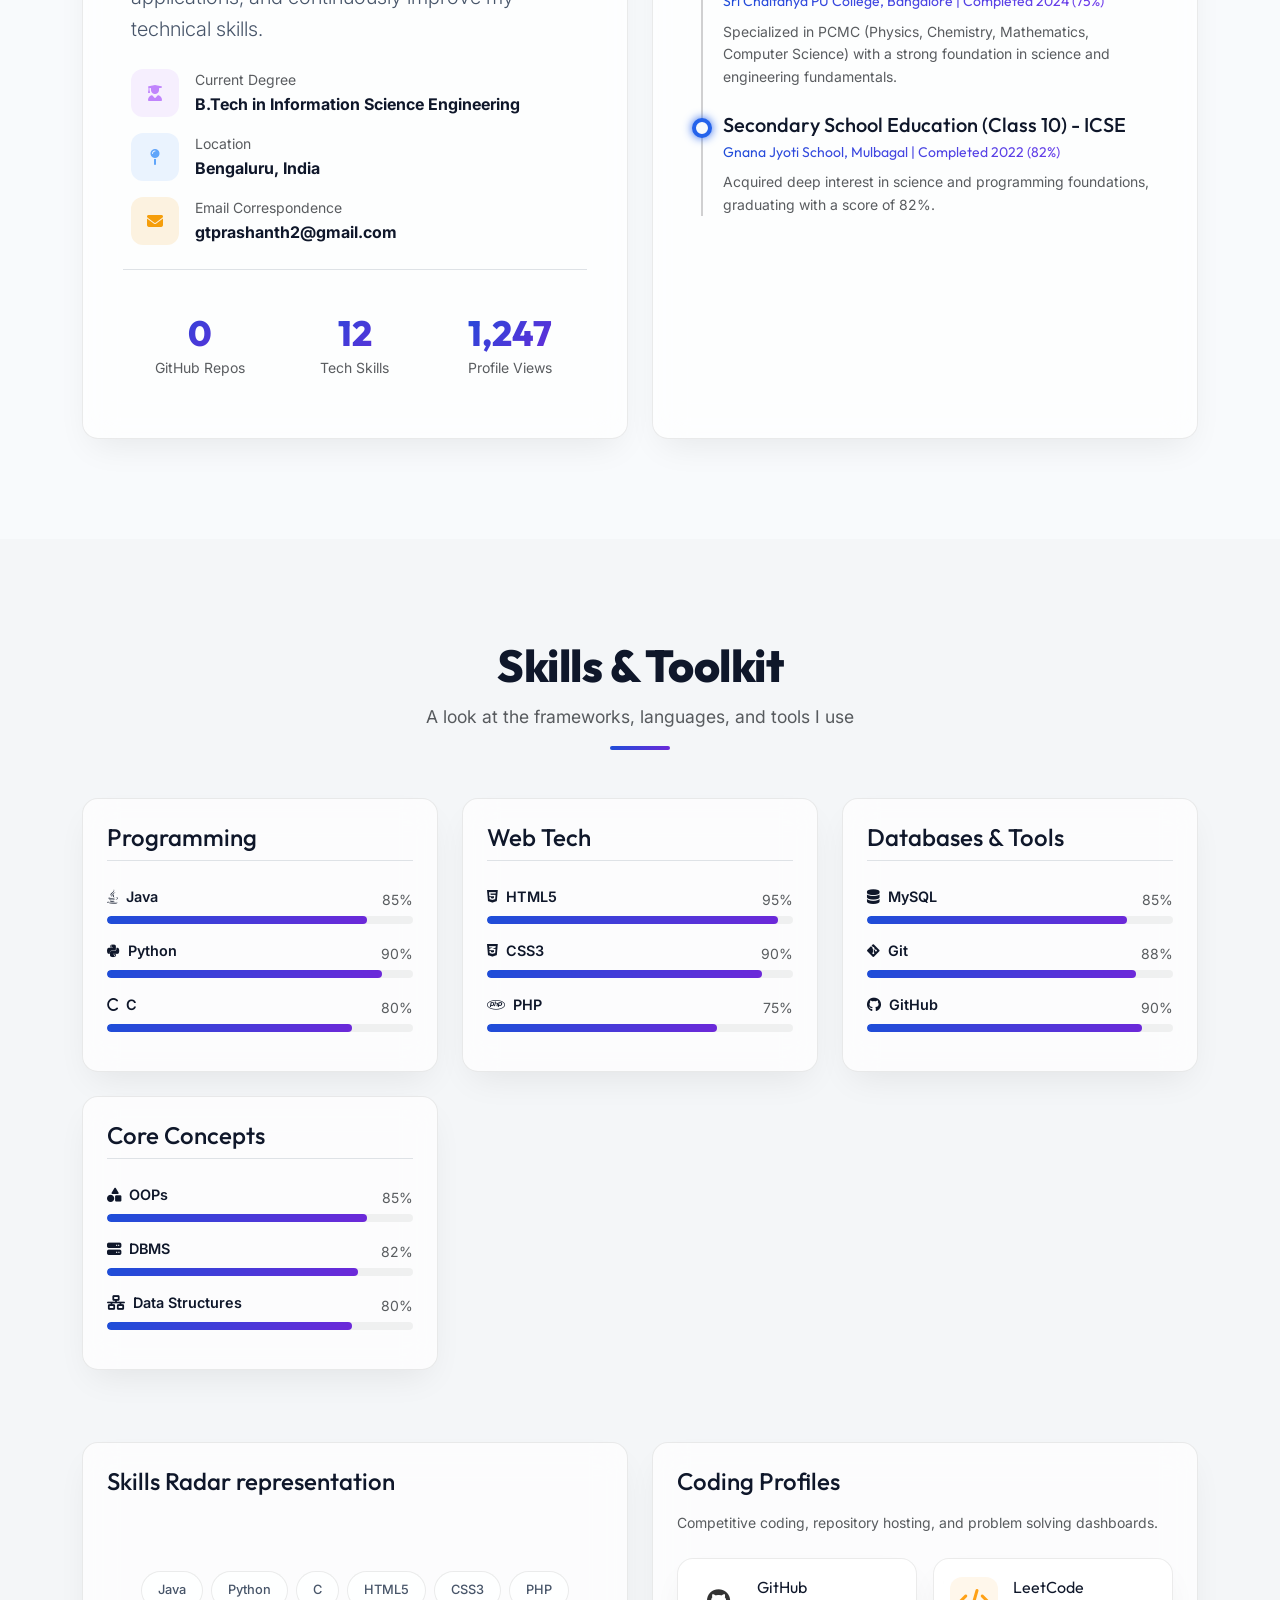
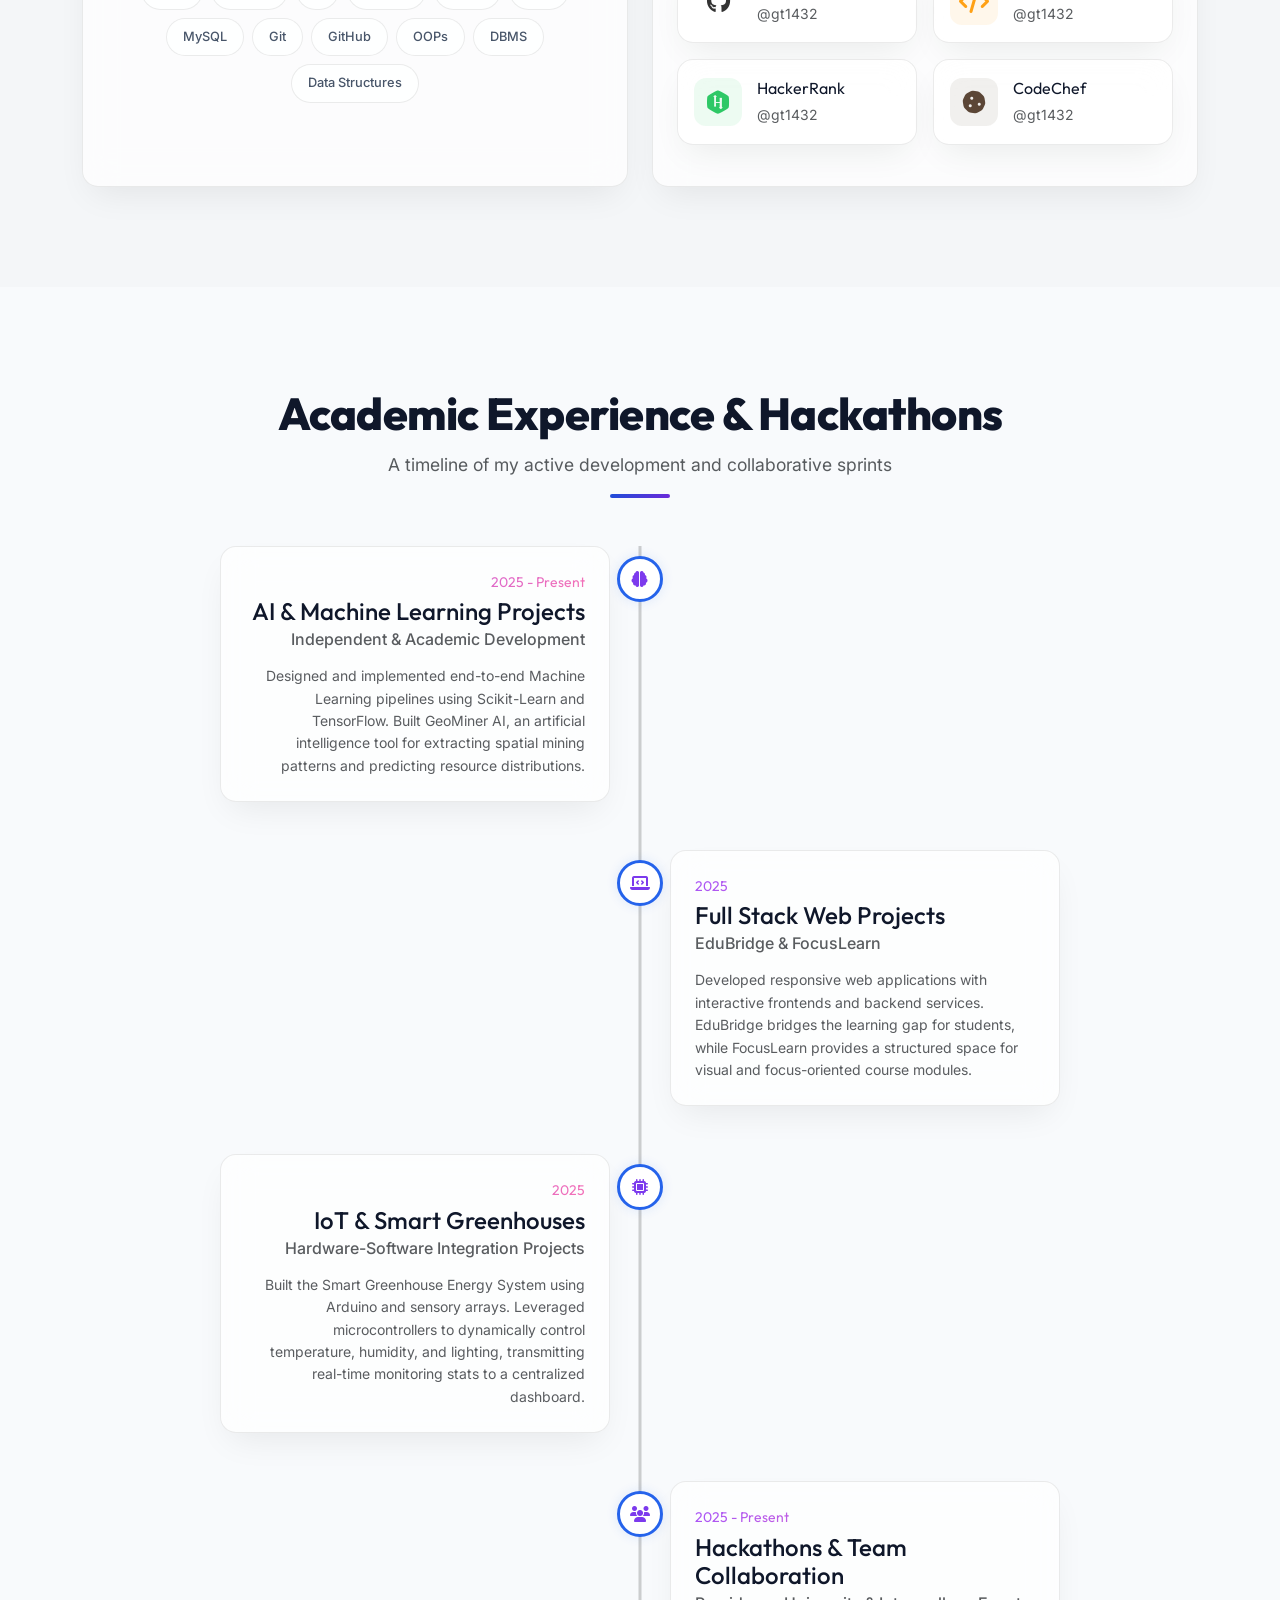
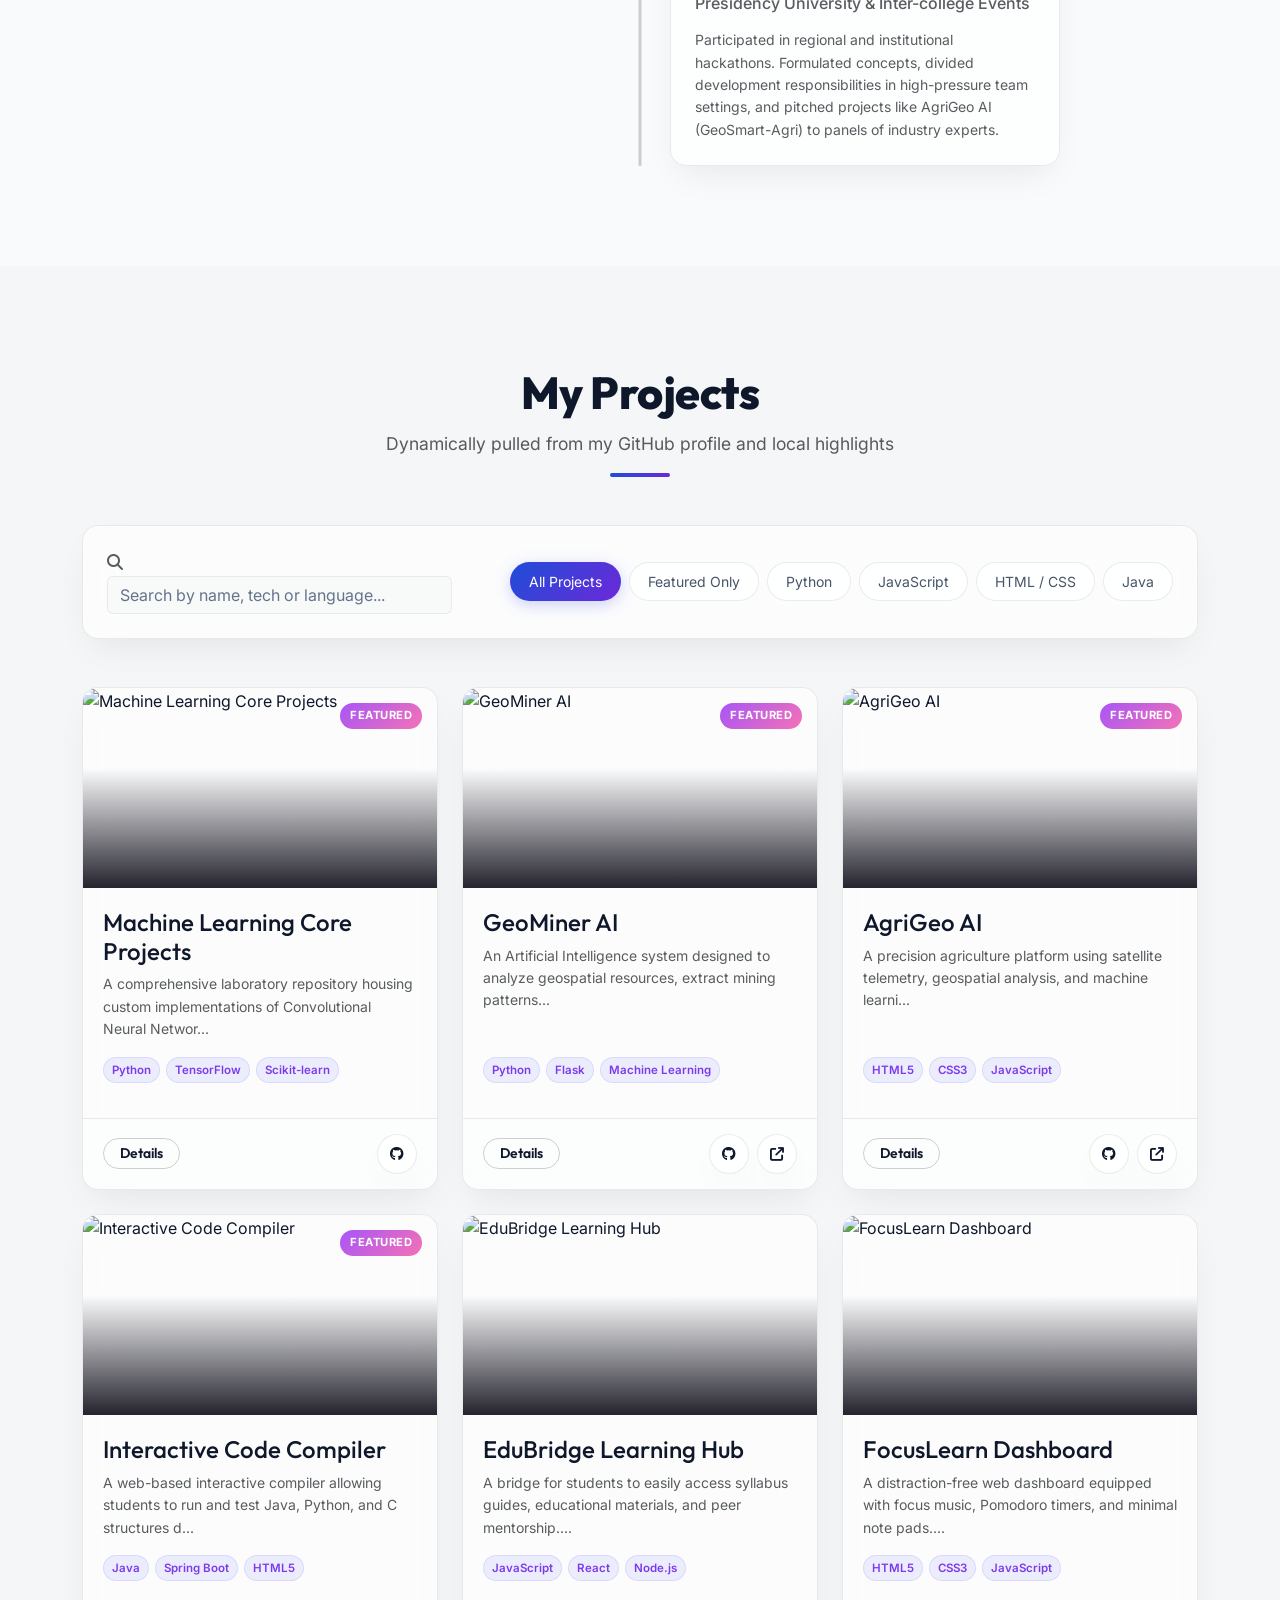
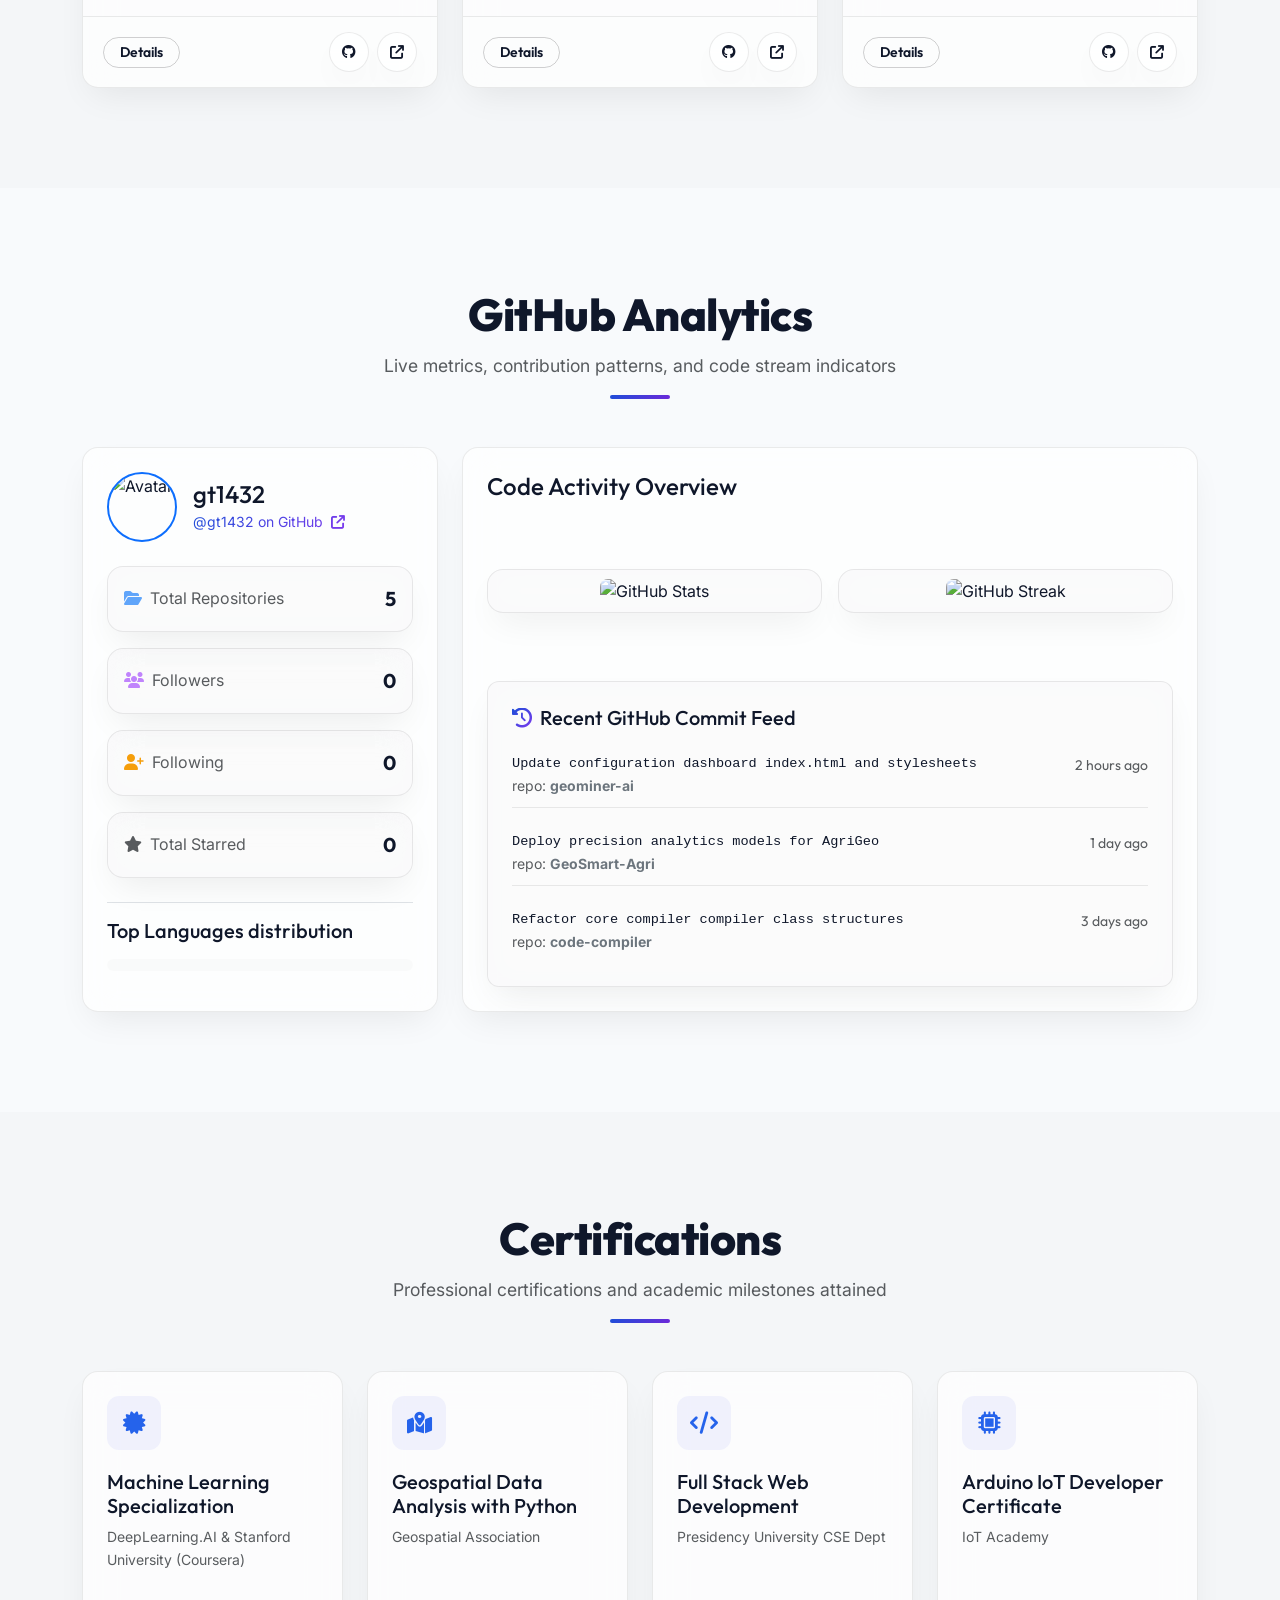
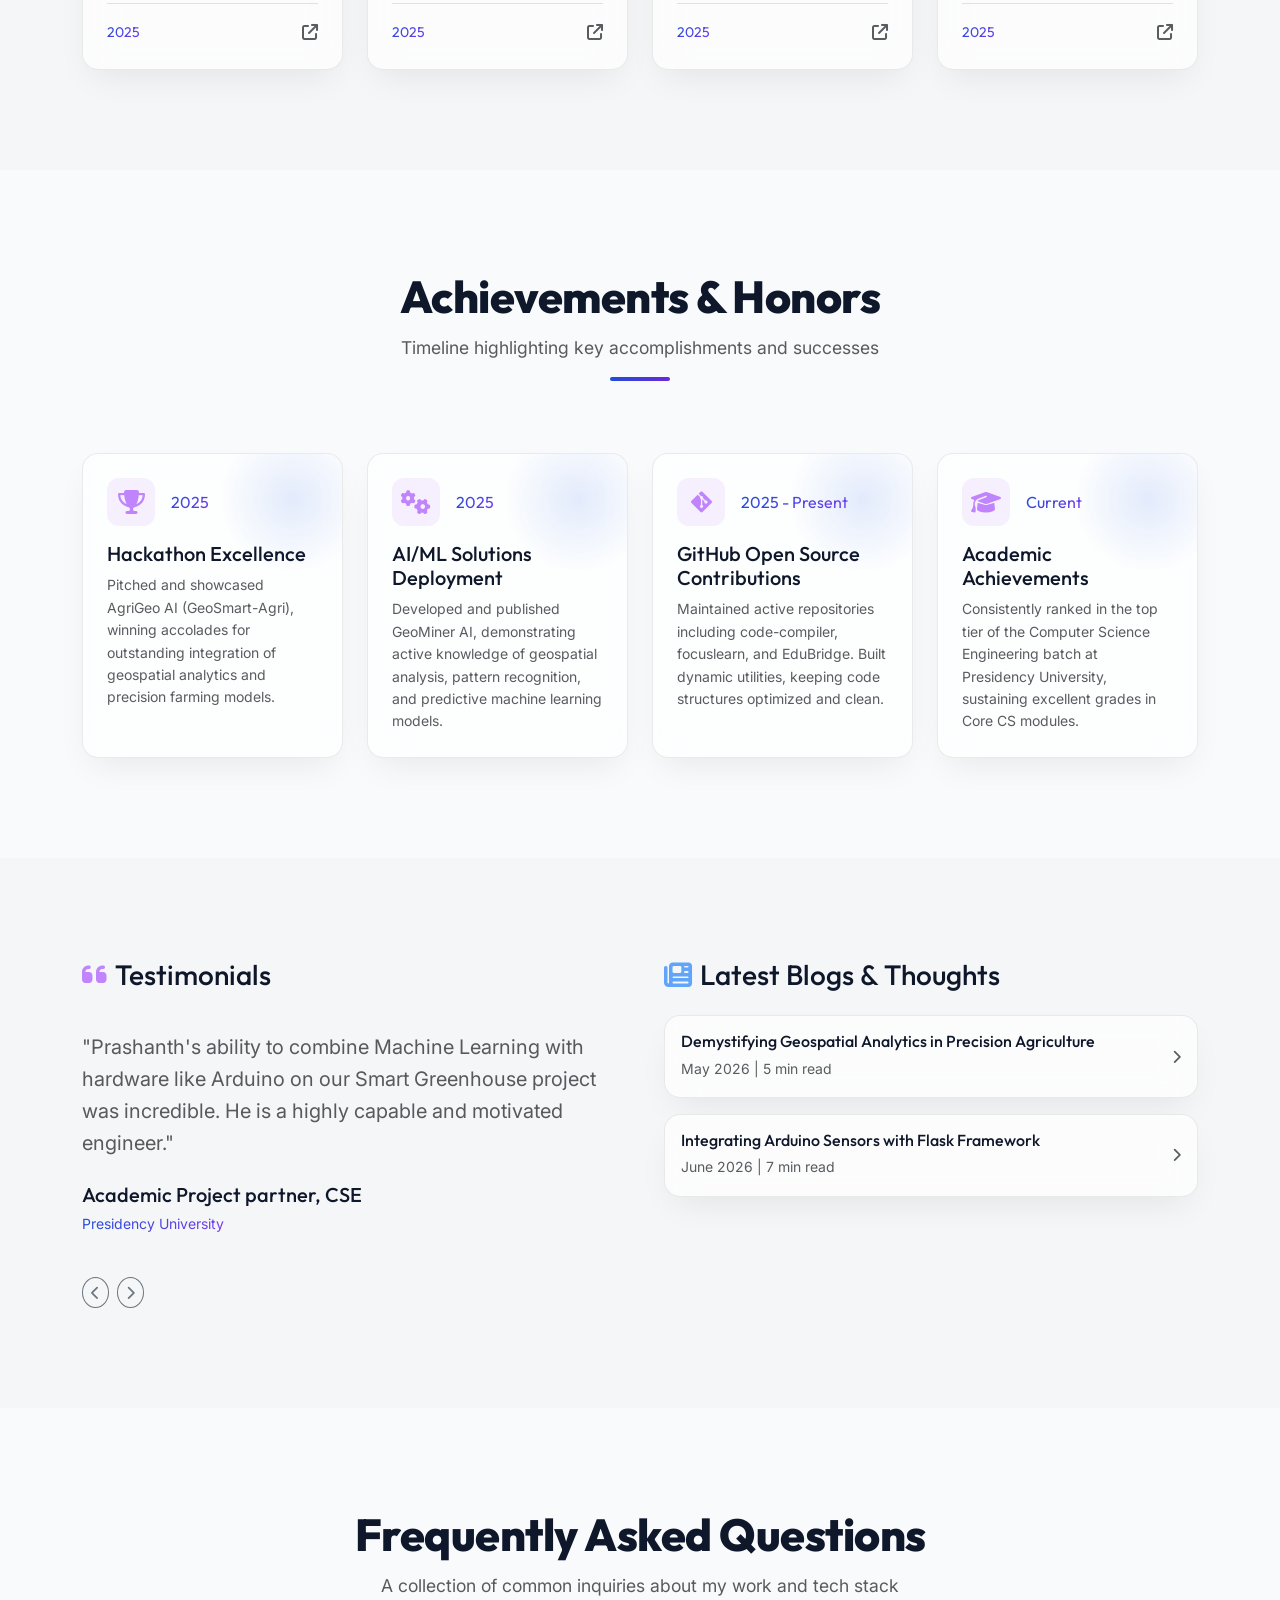
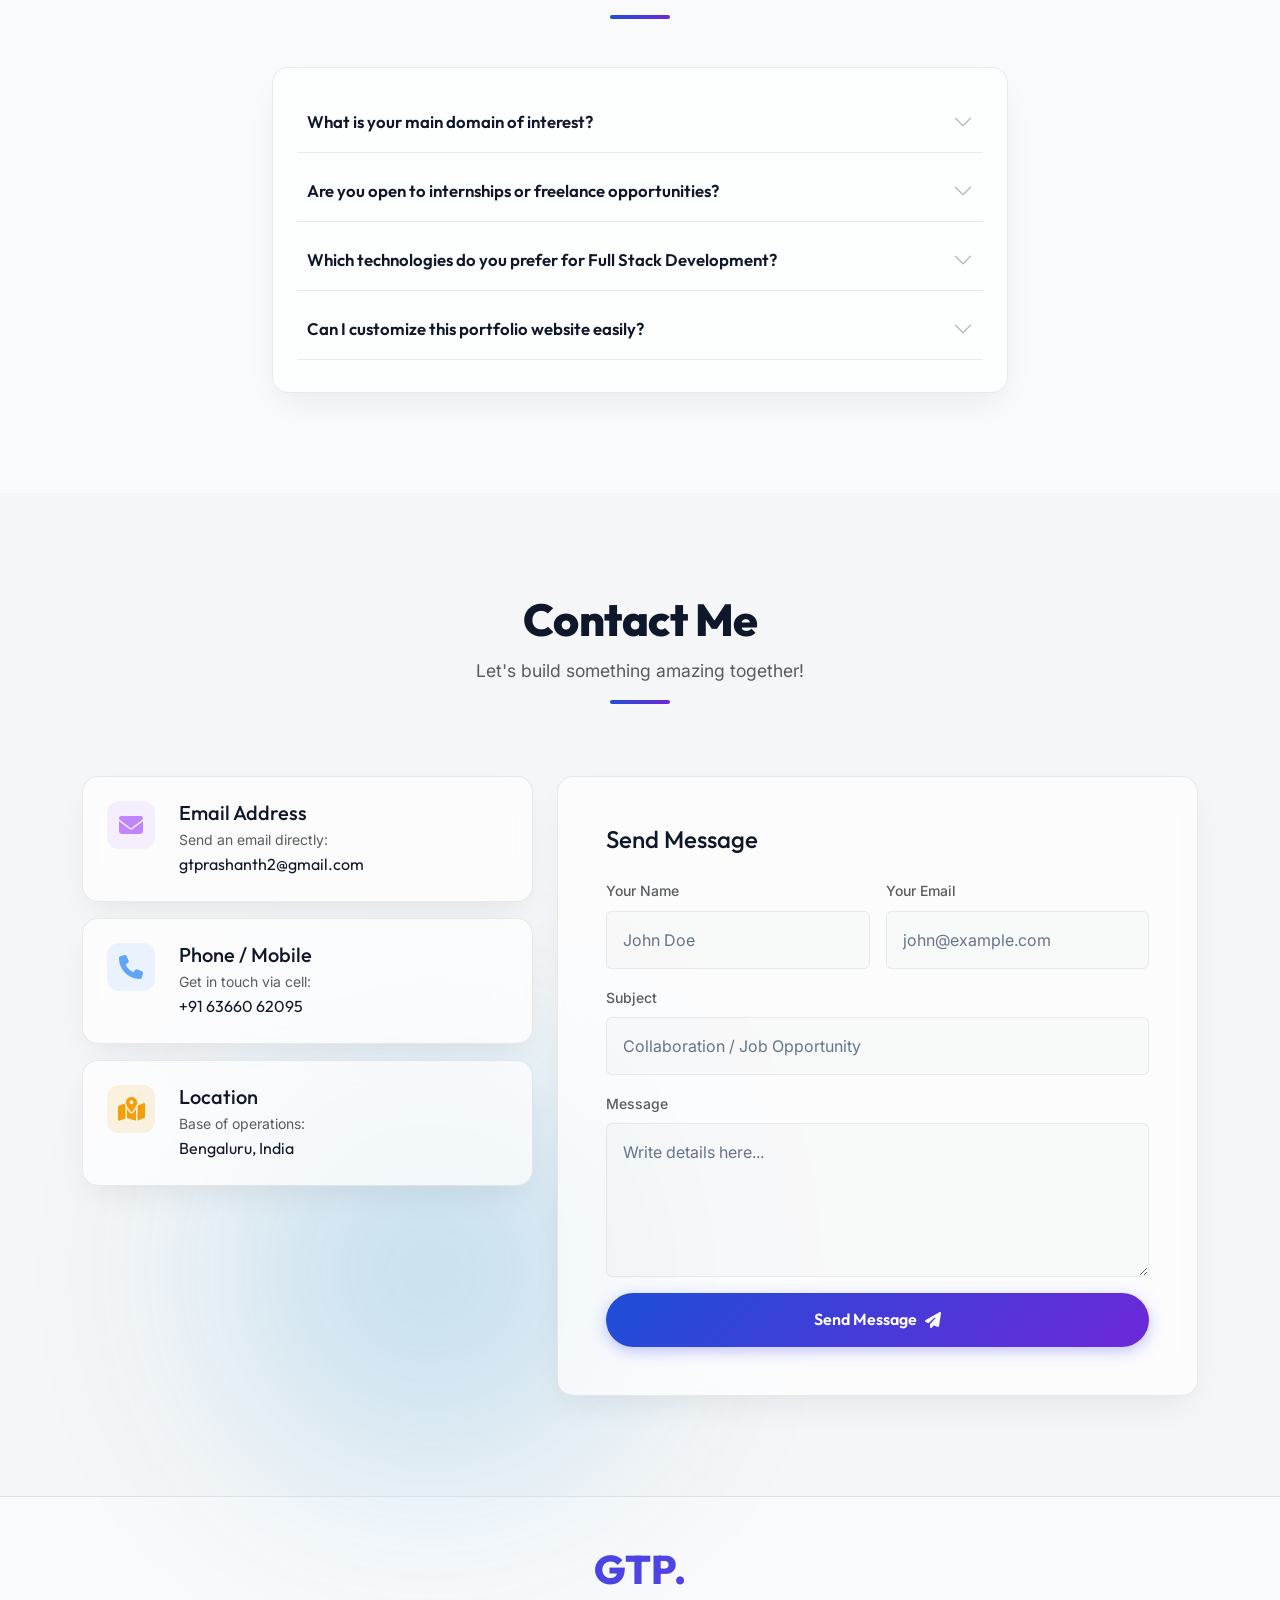
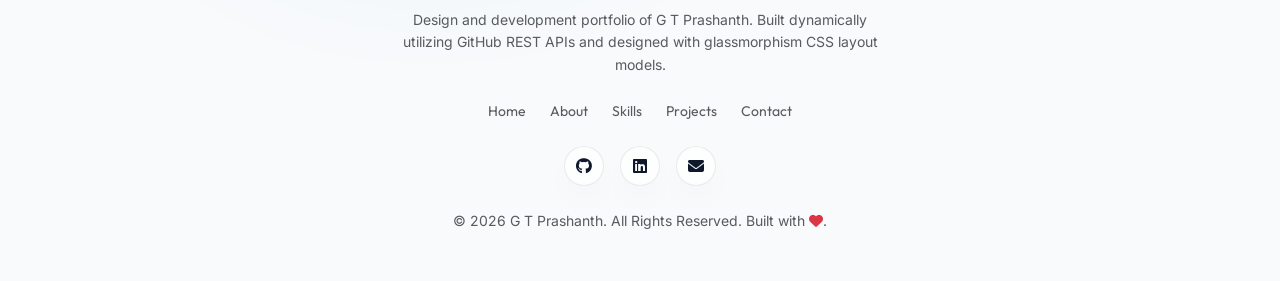
==== commit 0ade49f2: "Redesign resume PDF with professional two-column layout, skill bars, and correct ISE degree details" ====
--- a/index.html
+++ b/index.html
@@ -93,7 +93,7 @@
                             I build with <span id="typing-text" class="text-secondary-gradient"></span><span class="typing-cursor">|</span>
                         </h2>
                         <p class="hero-description text-muted mb-5 max-w-600">
-                            A computer science engineering student specializing in Artificial Intelligence, Machine Learning pipelines, and modern Full Stack Web architectures. Bridging spatial analytics, IoT networks, and smart code structures.
+                            An Information Science Engineering student specializing in Artificial Intelligence, Machine Learning pipelines, and modern Full Stack Web architectures. Bridging spatial analytics, intelligent automation, and web-based dashboards to create high-impact solutions.
                         </p>
                         <div class="hero-buttons d-flex flex-column flex-sm-row justify-content-center justify-content-lg-start gap-3">
                             <a href="#contact" class="btn-premium" id="btn-hire">
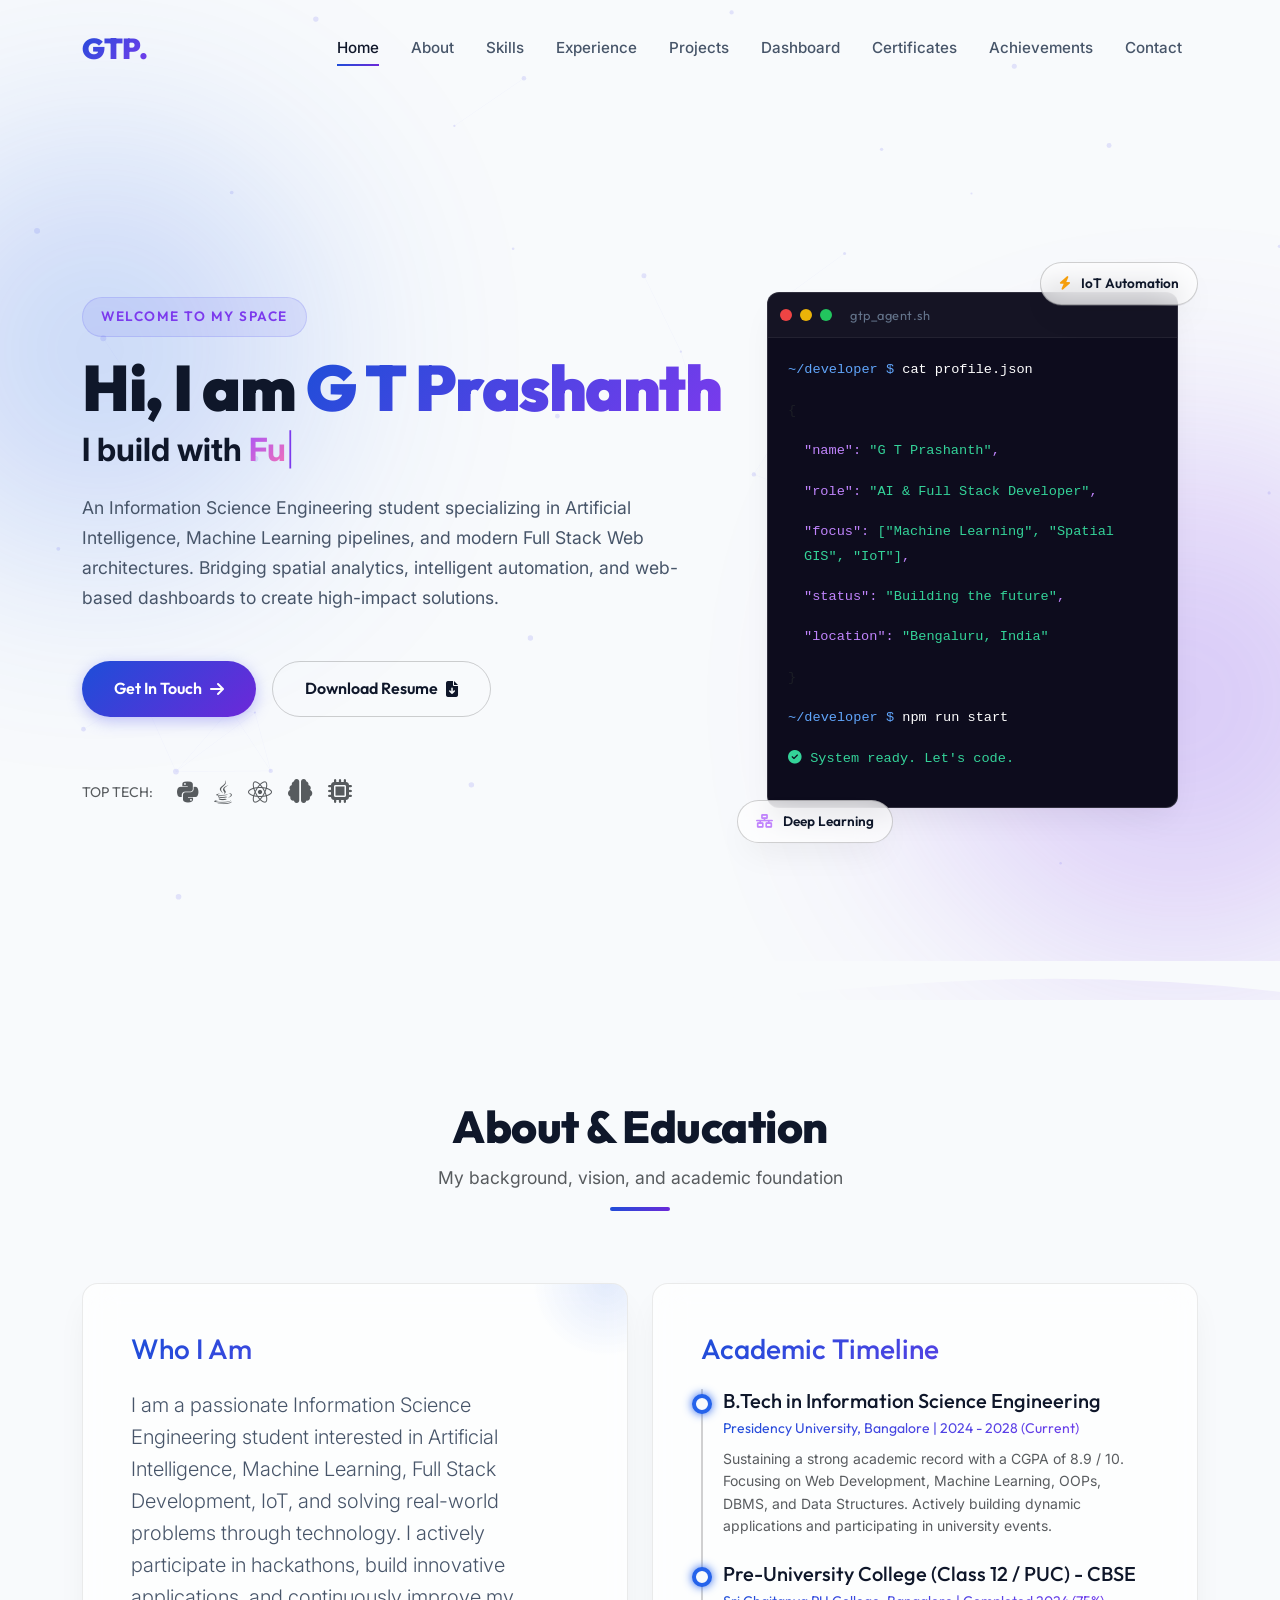
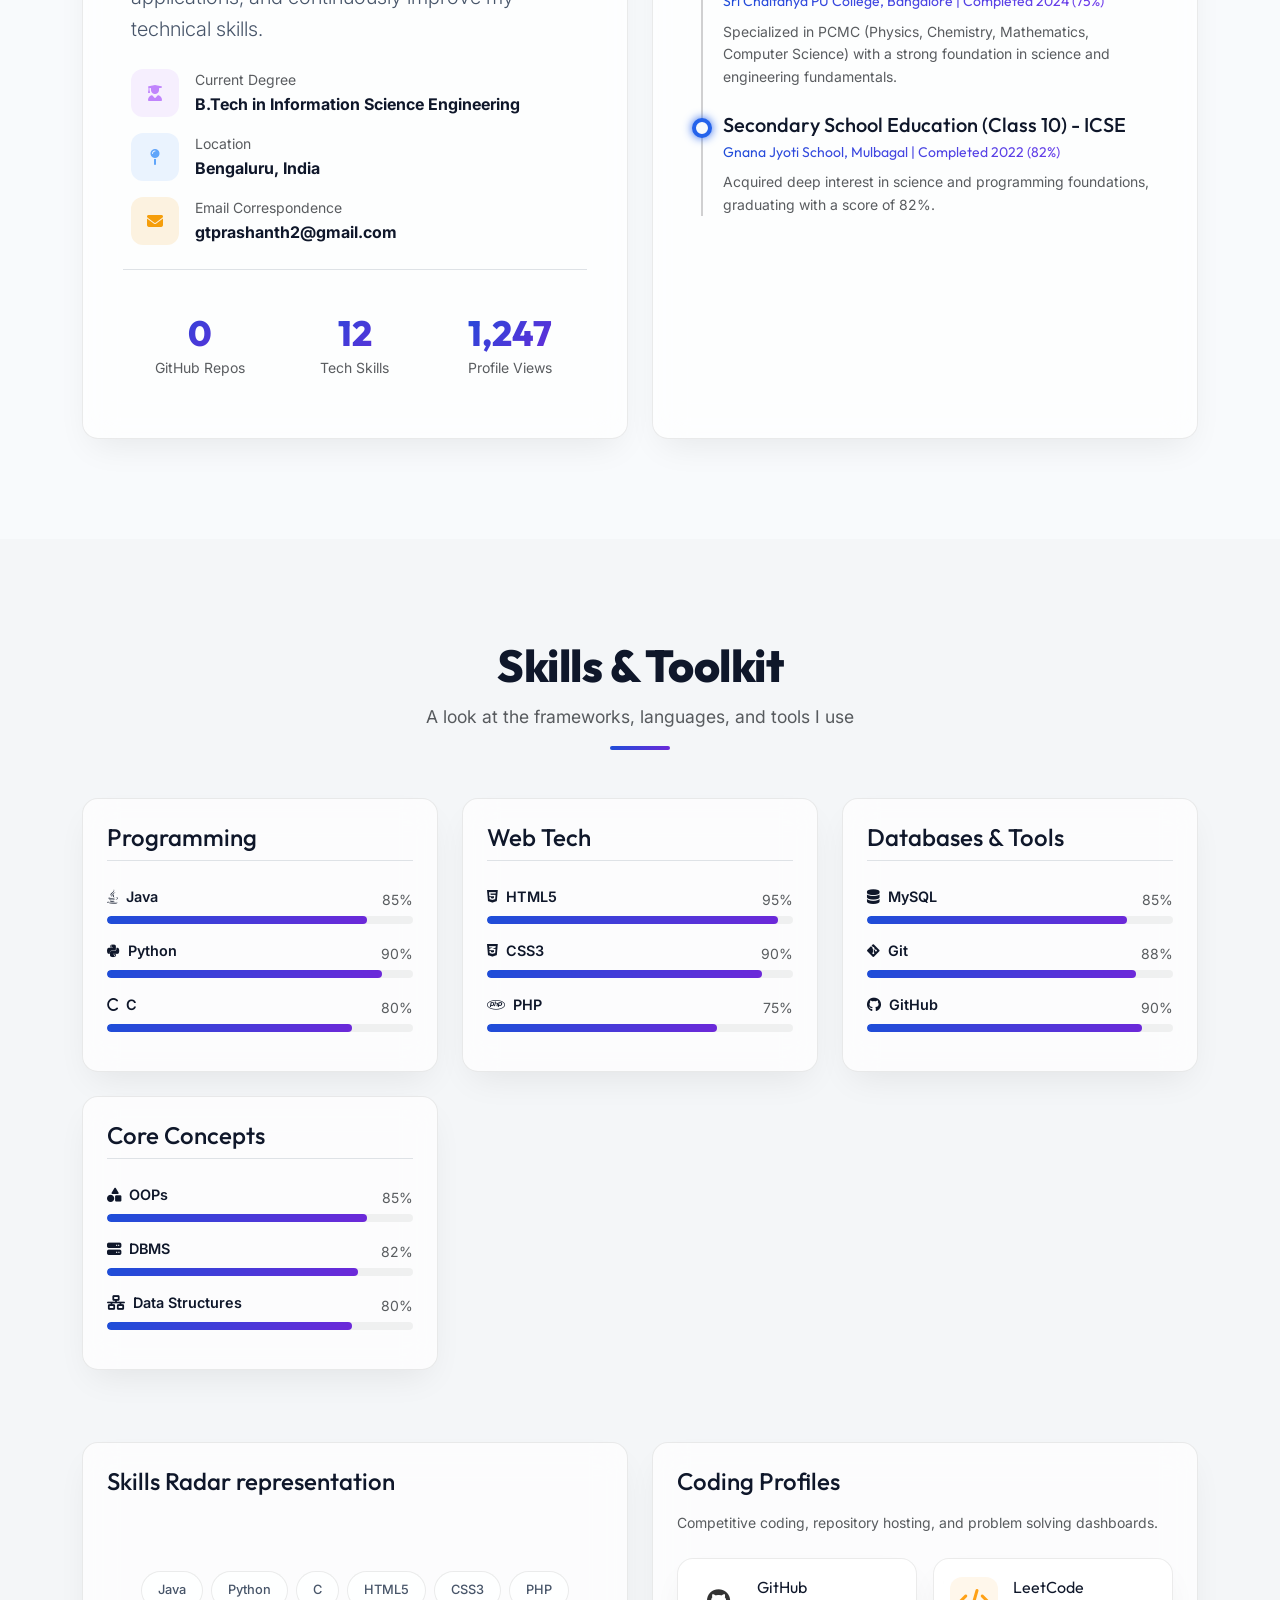
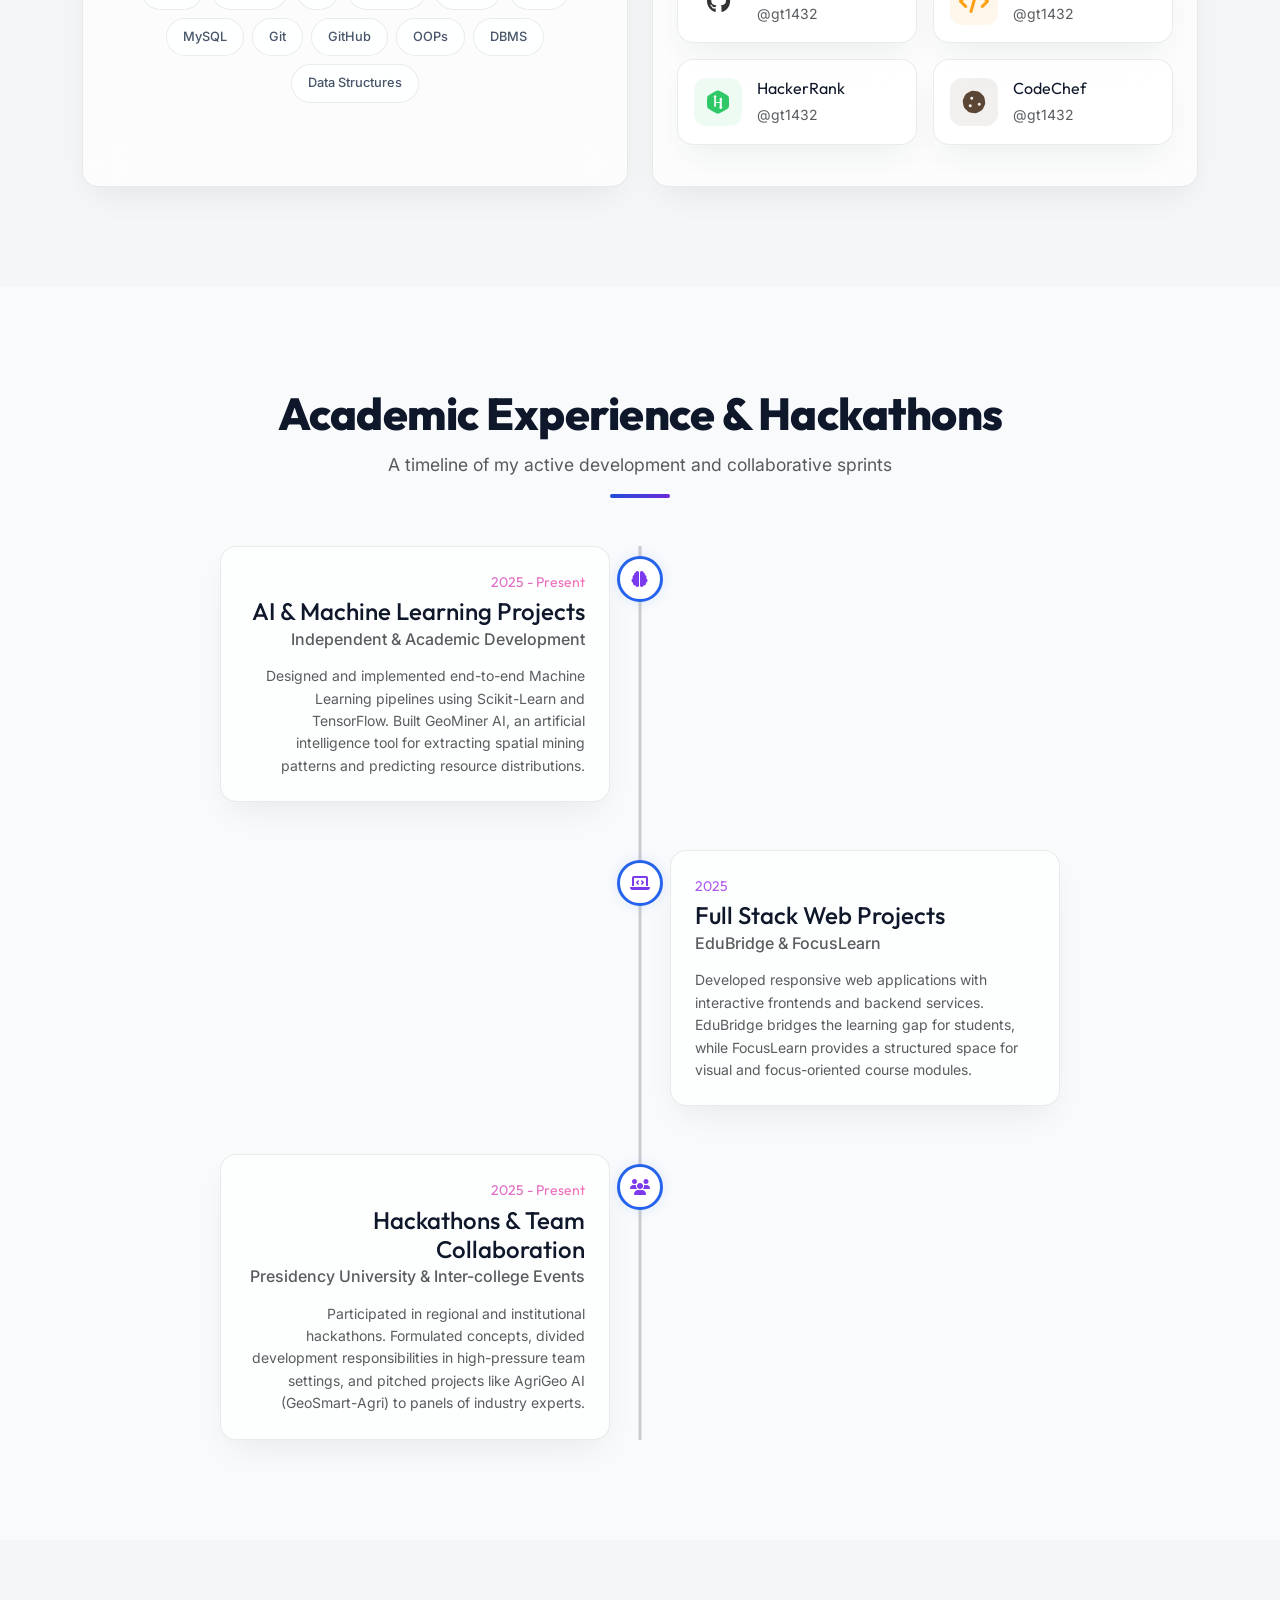
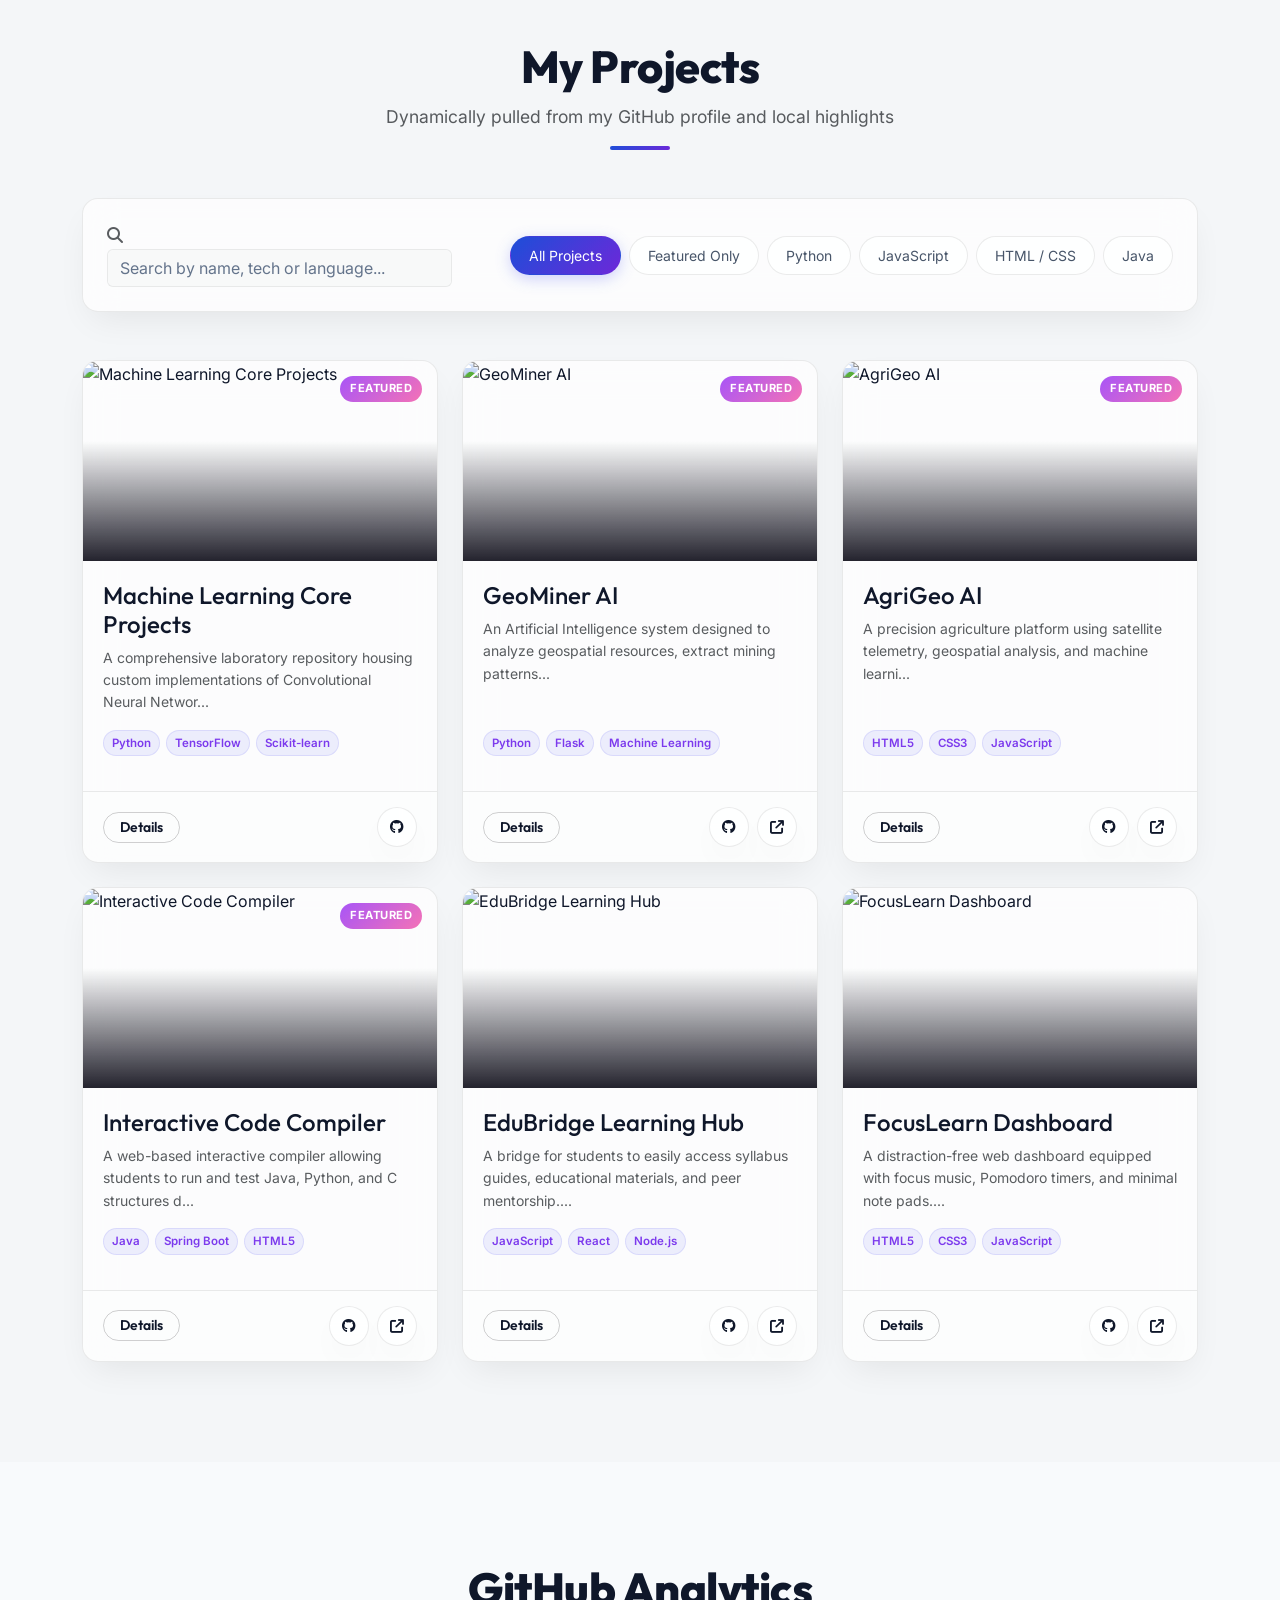
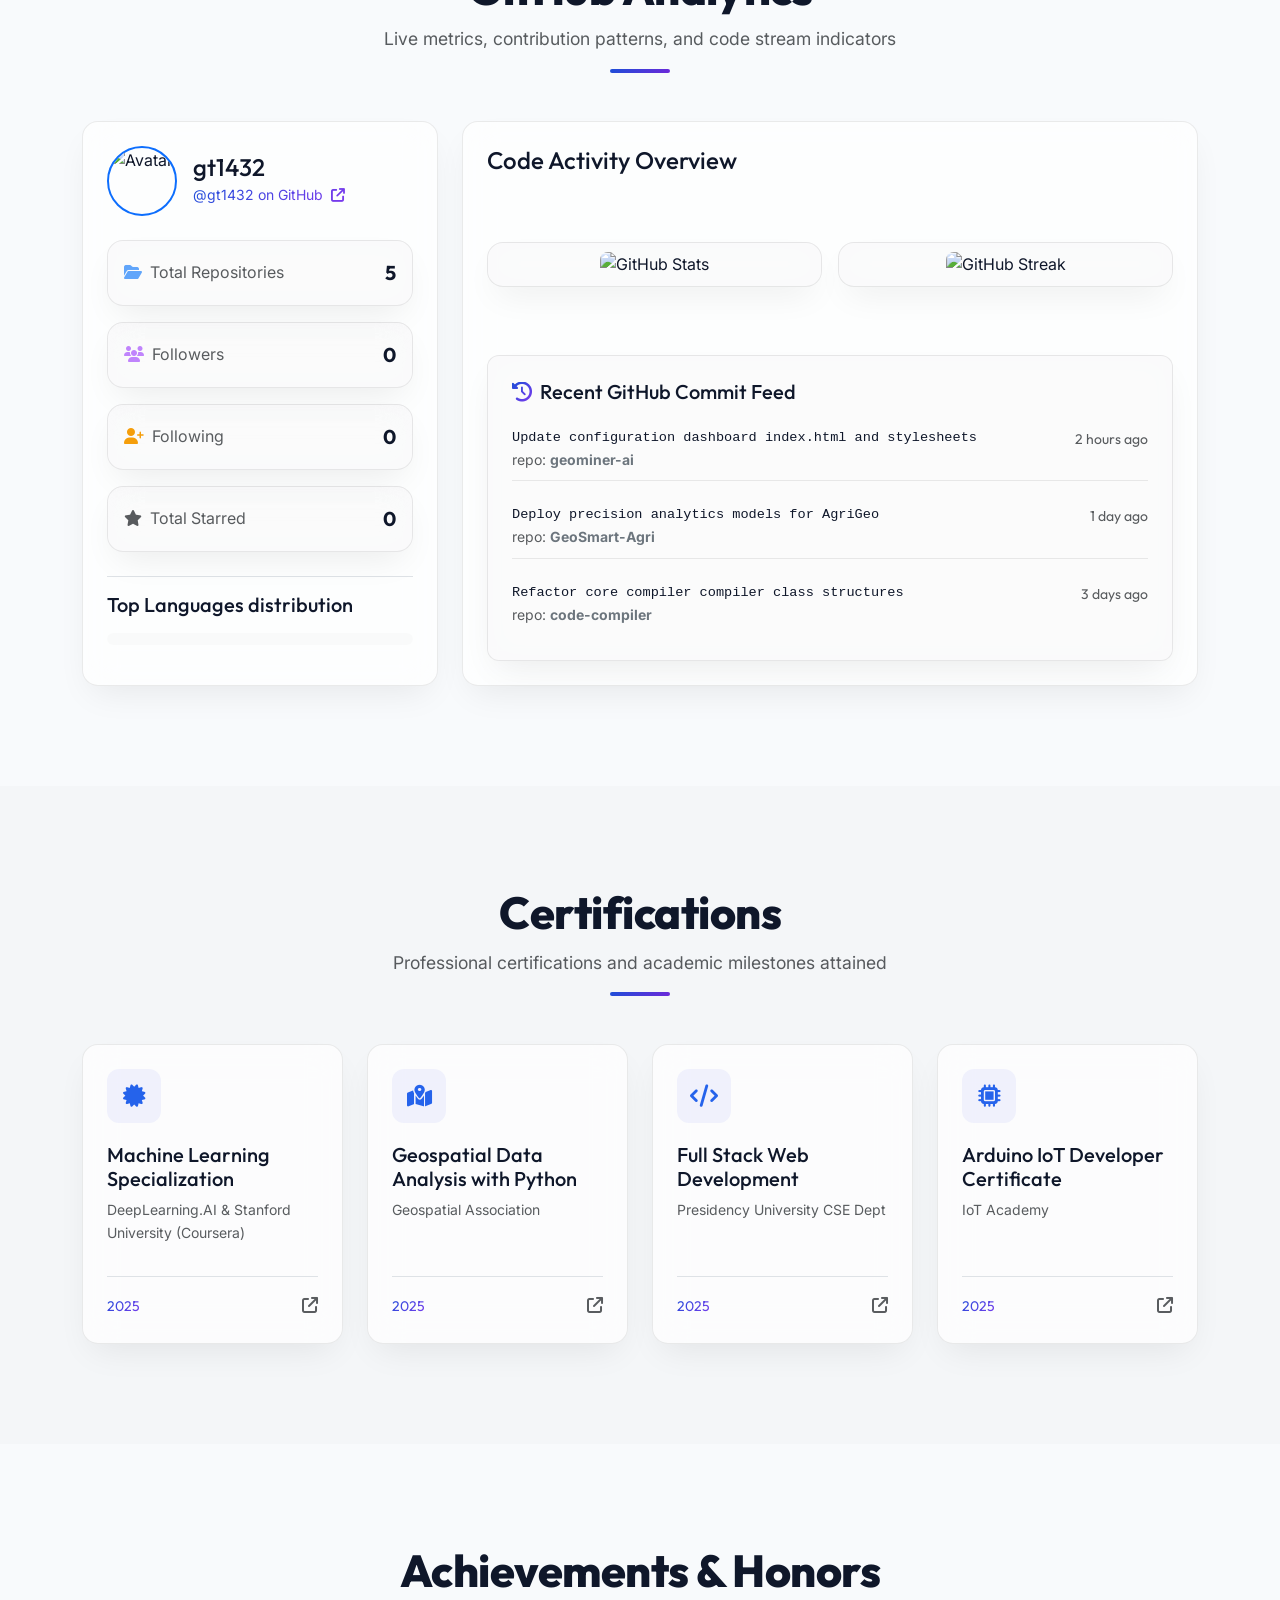
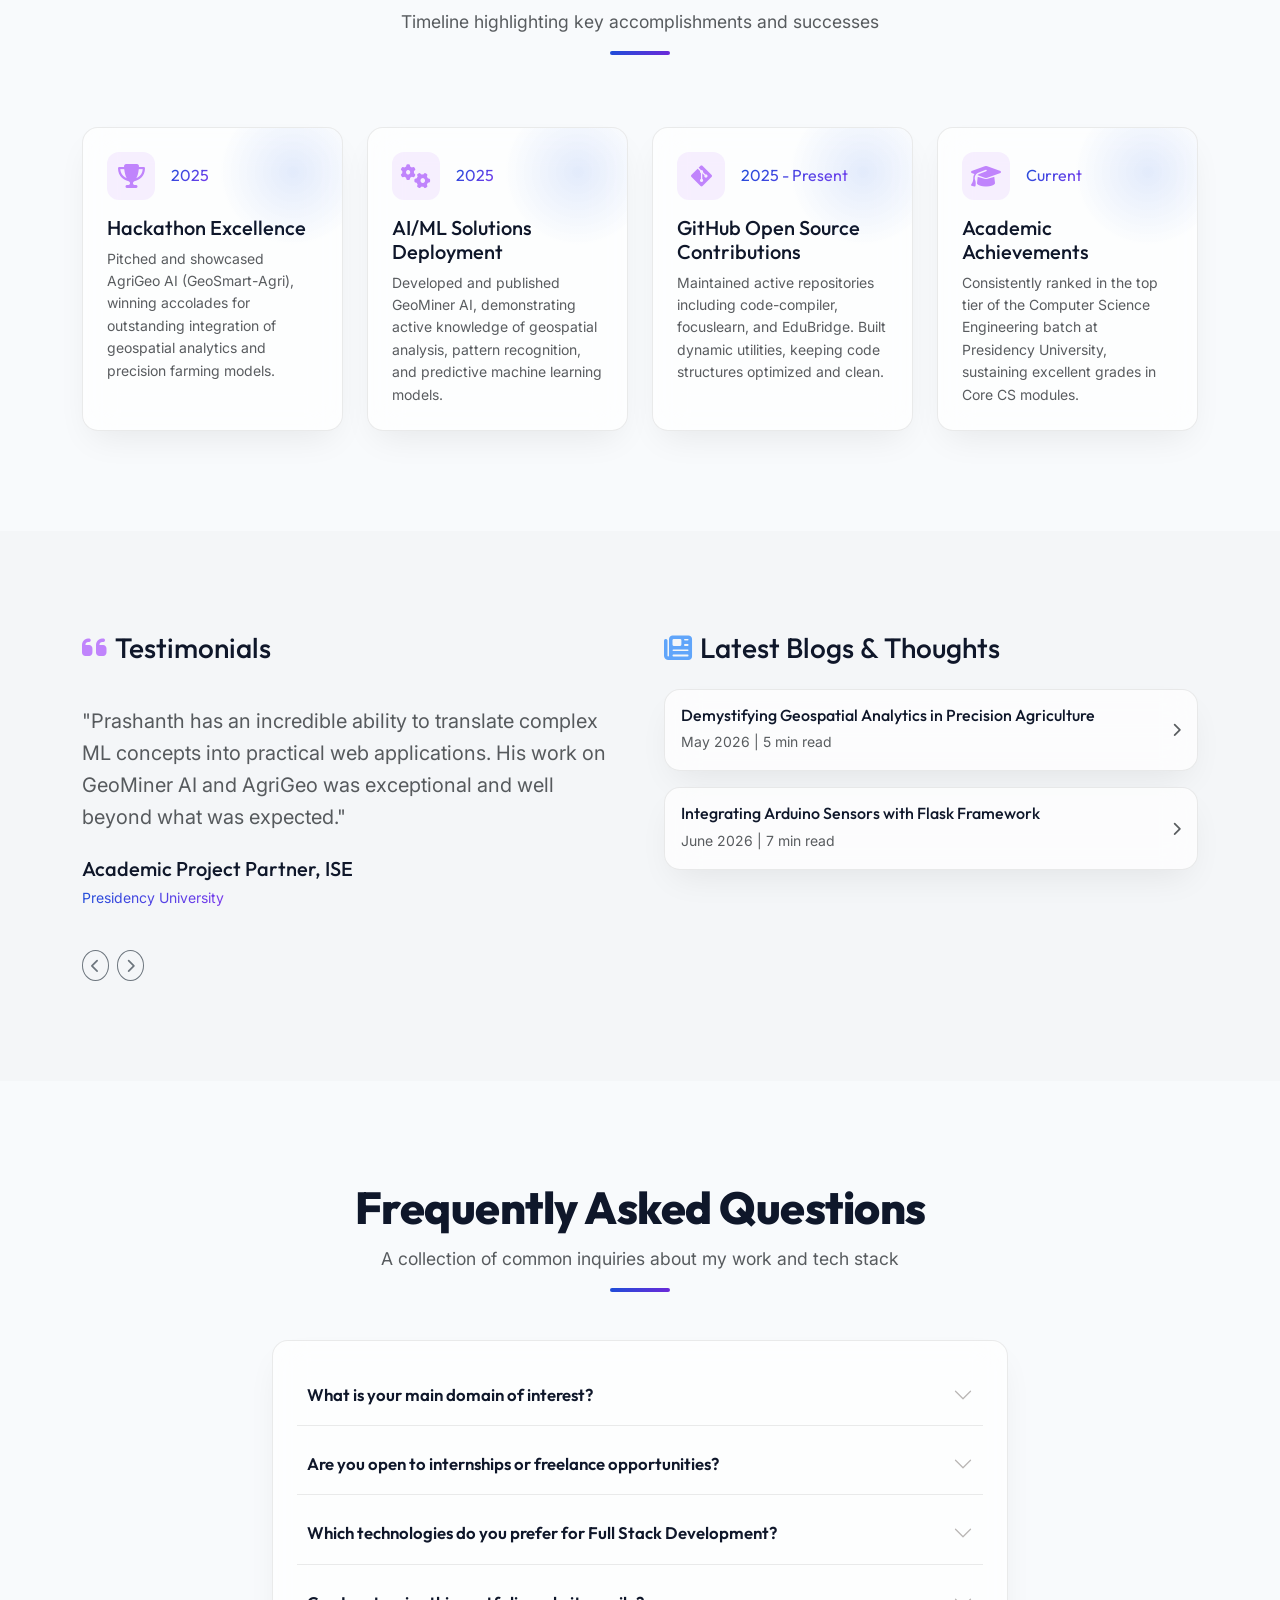
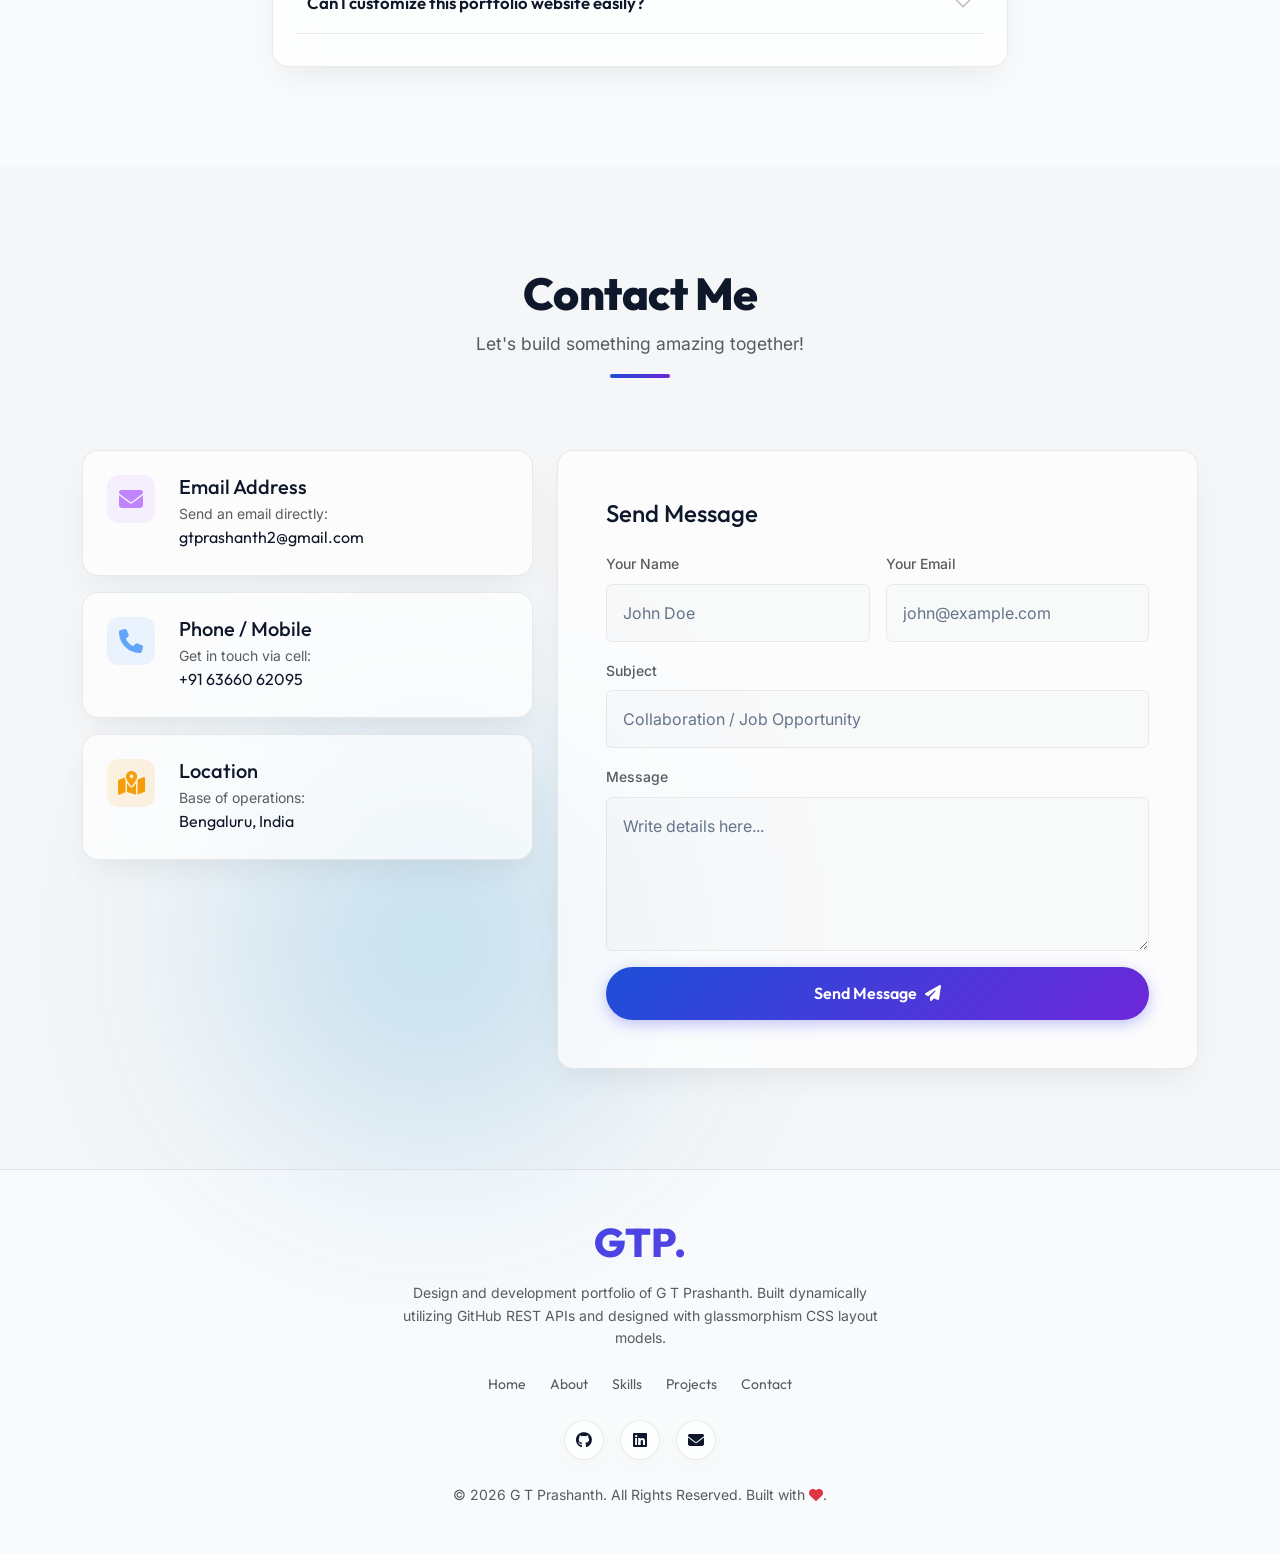
==== commit b37a5421: "Switch resume download to HTML format - fully downloadable professional resume with navy header layo" ====
--- a/index.html
+++ b/index.html
@@ -100,7 +100,7 @@
                                 <span class="btn-text">Get In Touch</span>
                                 <i class="fa-solid fa-arrow-right ms-2 btn-icon"></i>
                             </a>
-                            <a href="resume.pdf" download="G_T_Prashanth_Resume.pdf" target="_blank" class="btn-outline-premium" id="btn-resume-download">
+                            <a href="resume.html" download="G_T_Prashanth_Resume.html" target="_blank" class="btn-outline-premium" id="btn-resume-download">
                                 <span class="btn-text">Download Resume</span>
                                 <i class="fa-solid fa-file-arrow-down ms-2 btn-icon"></i>
                             </a>
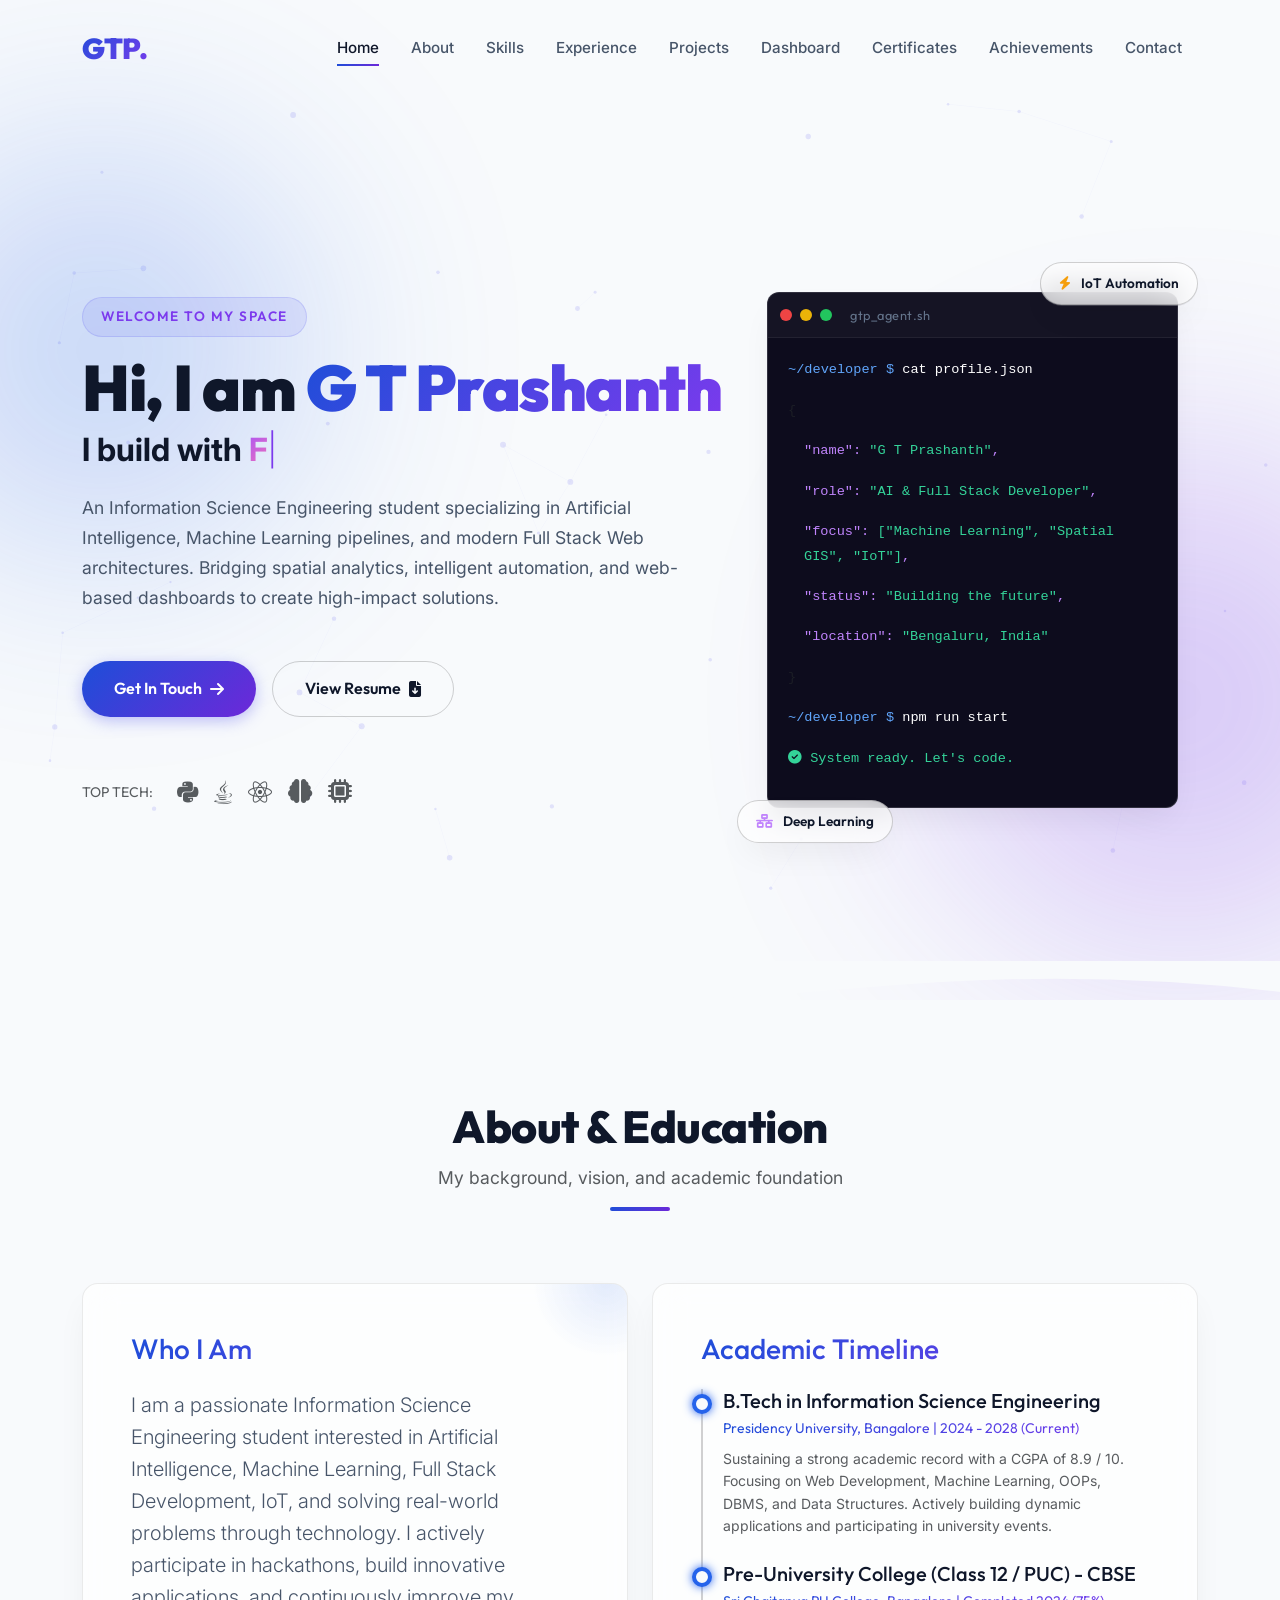
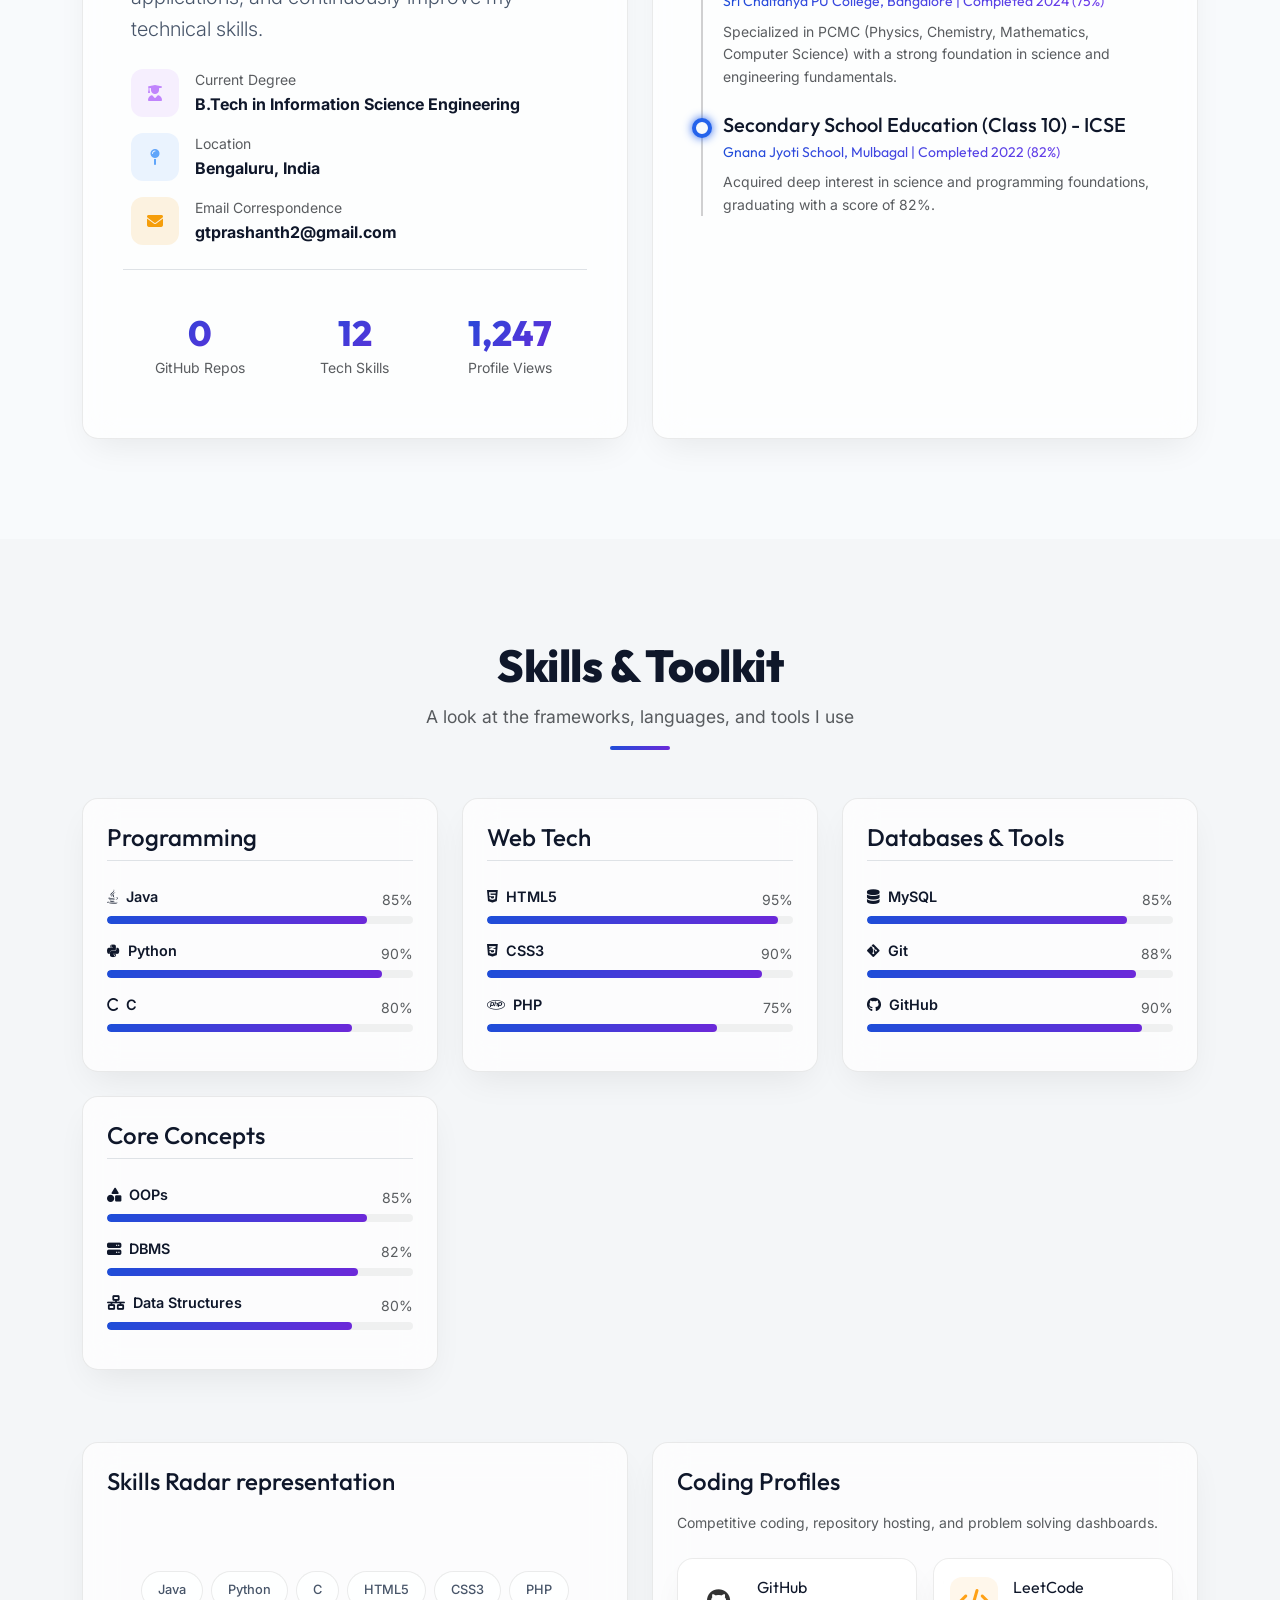
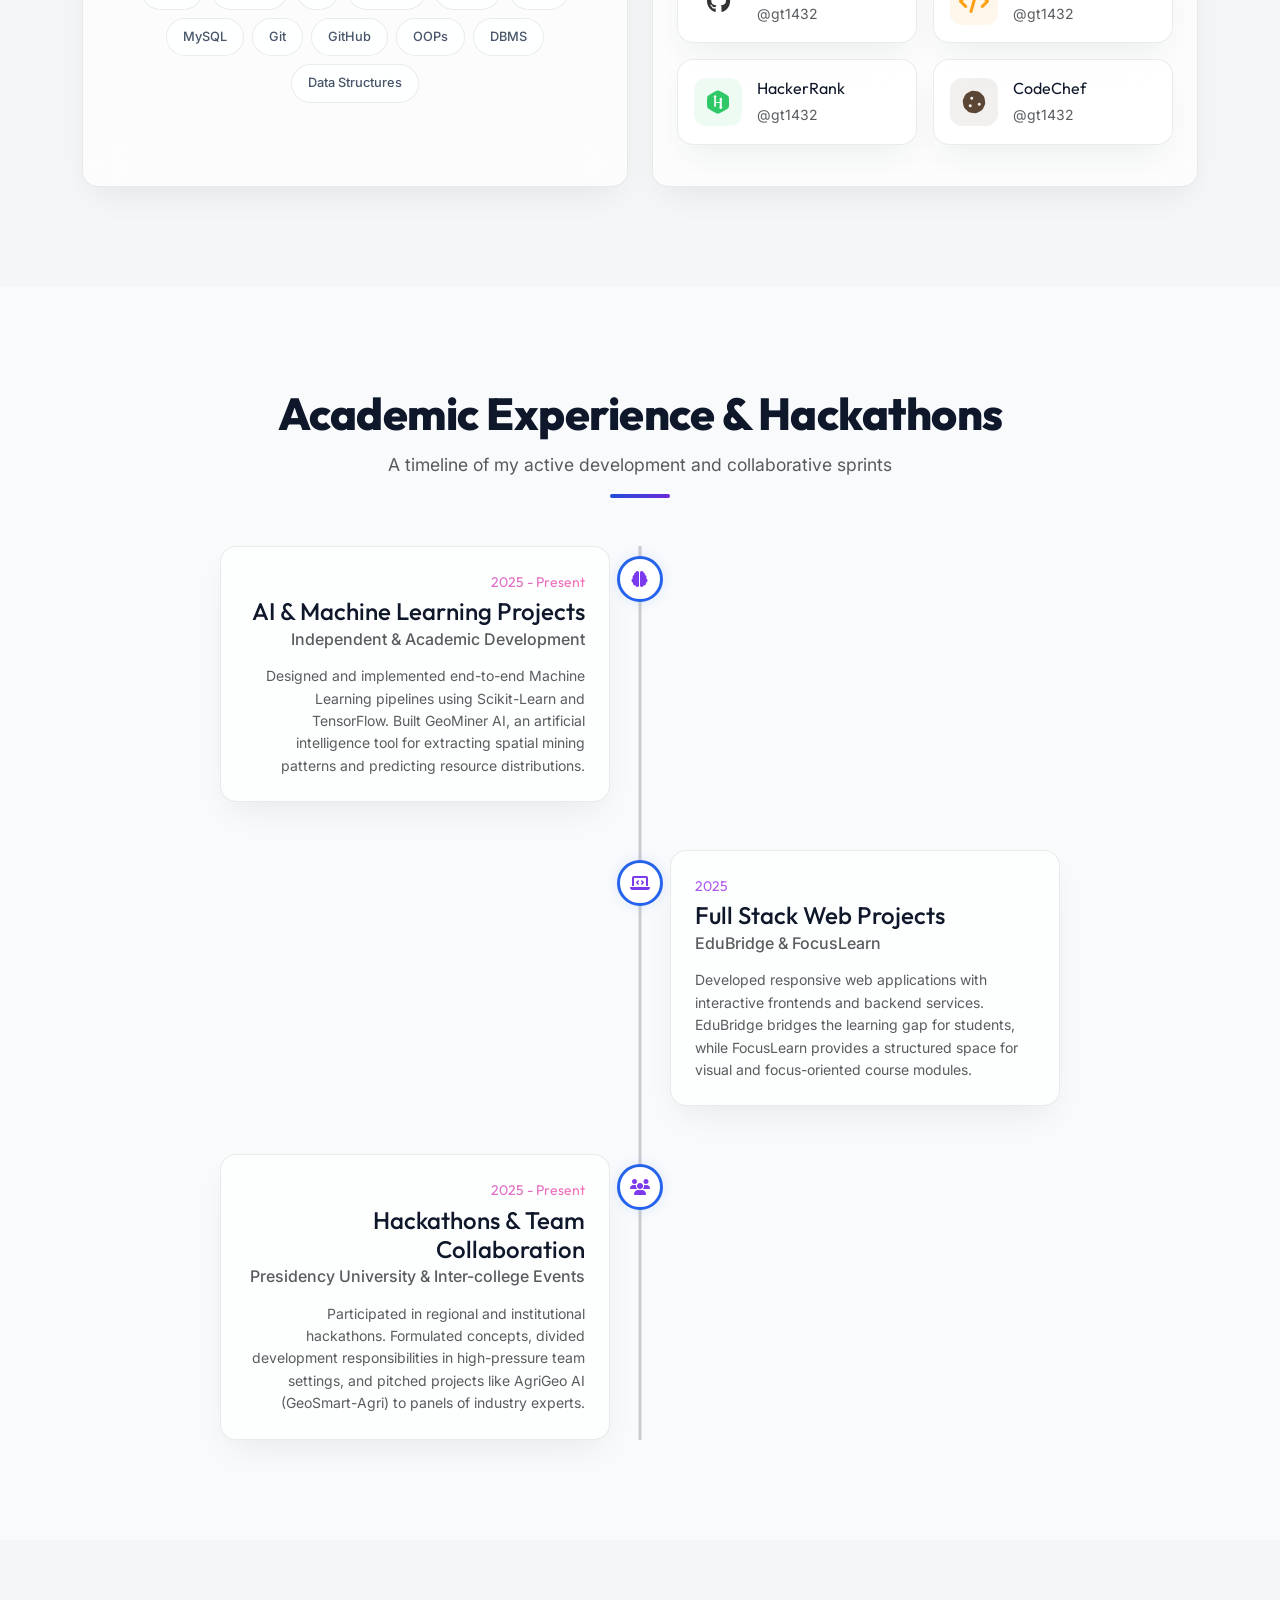
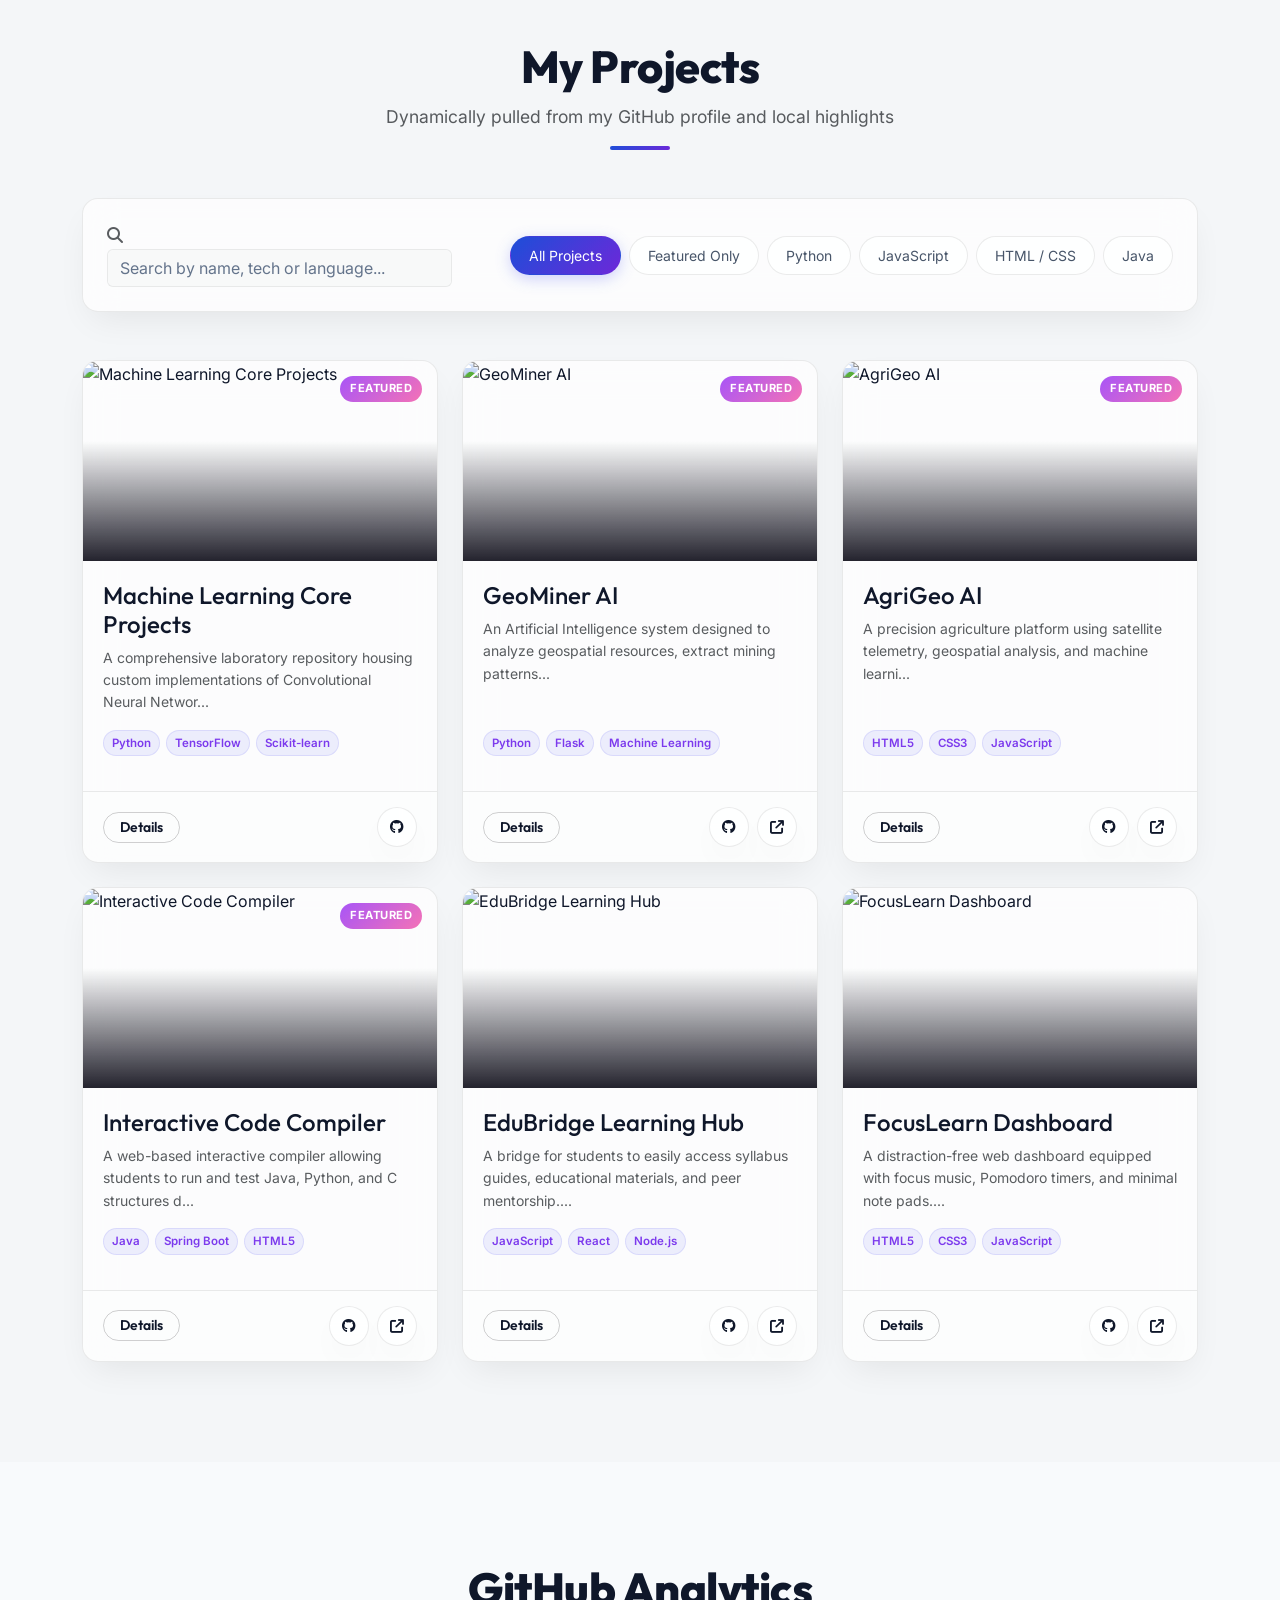
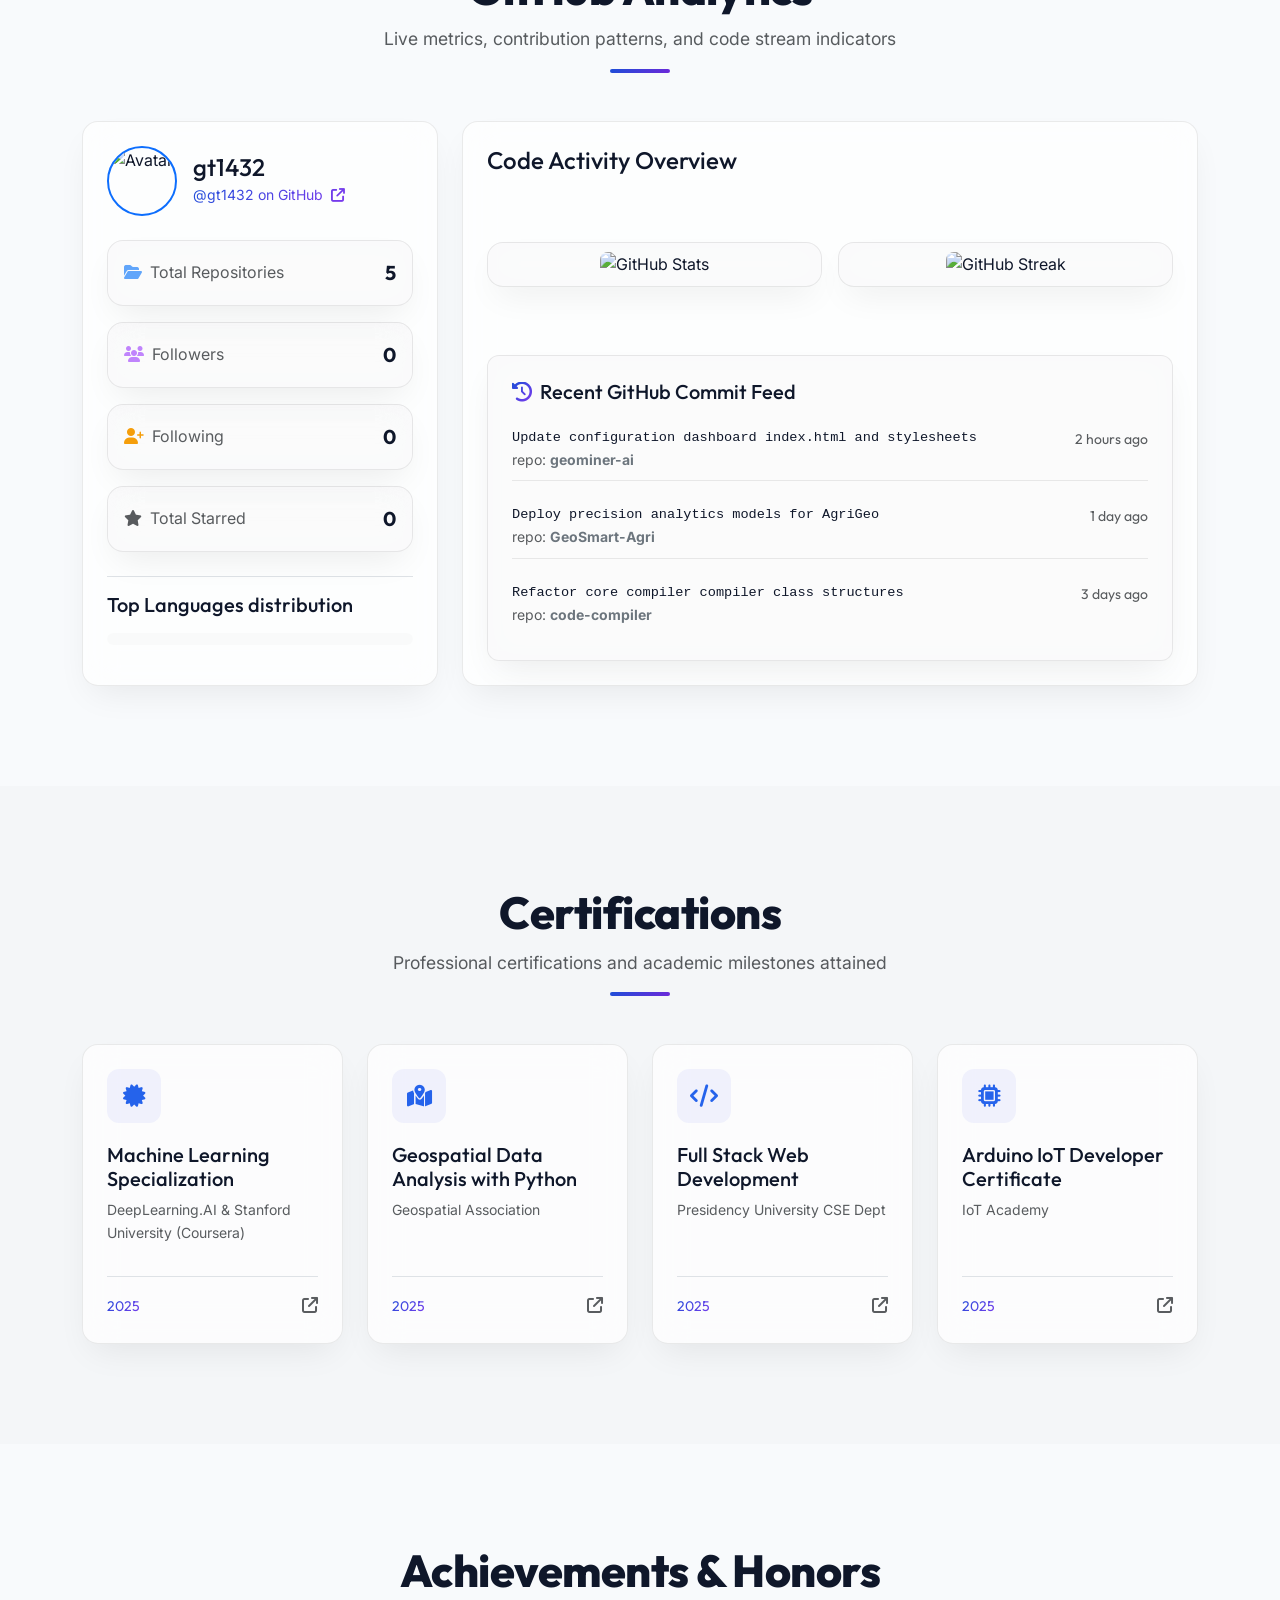
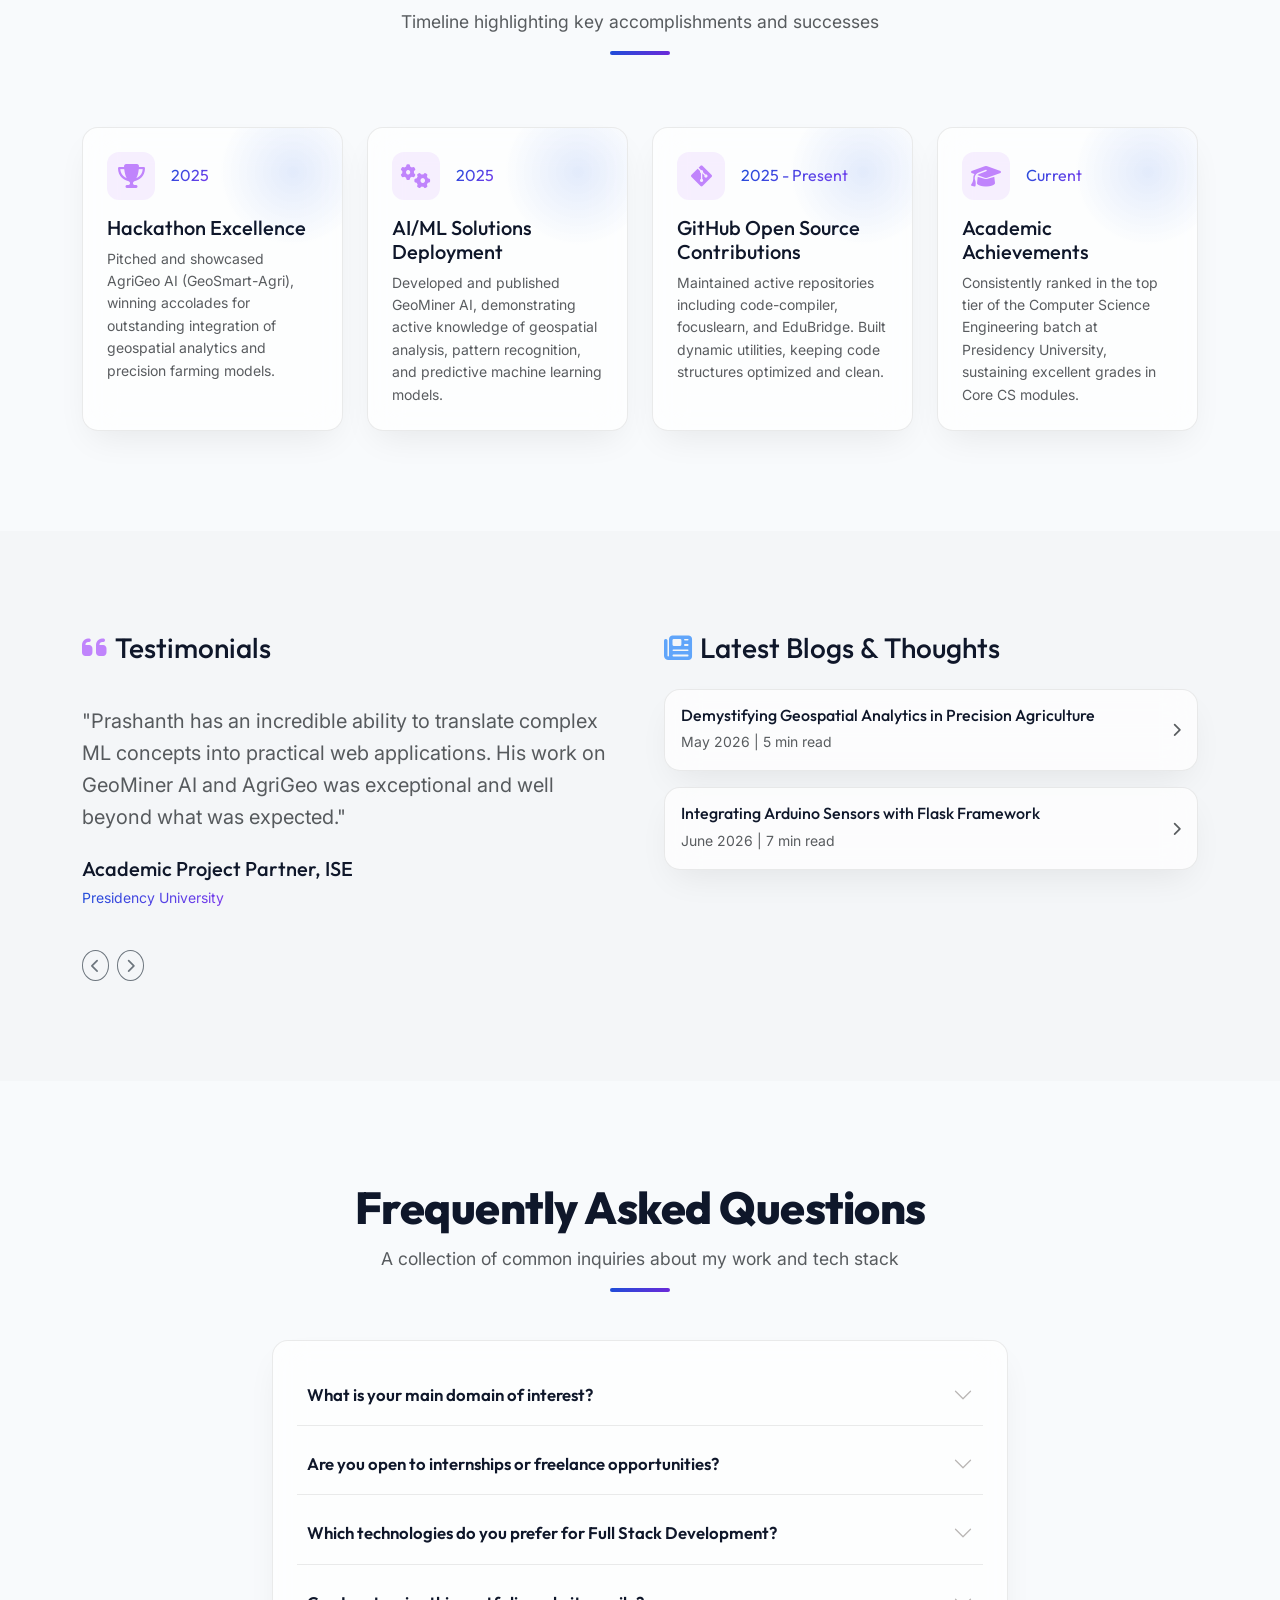
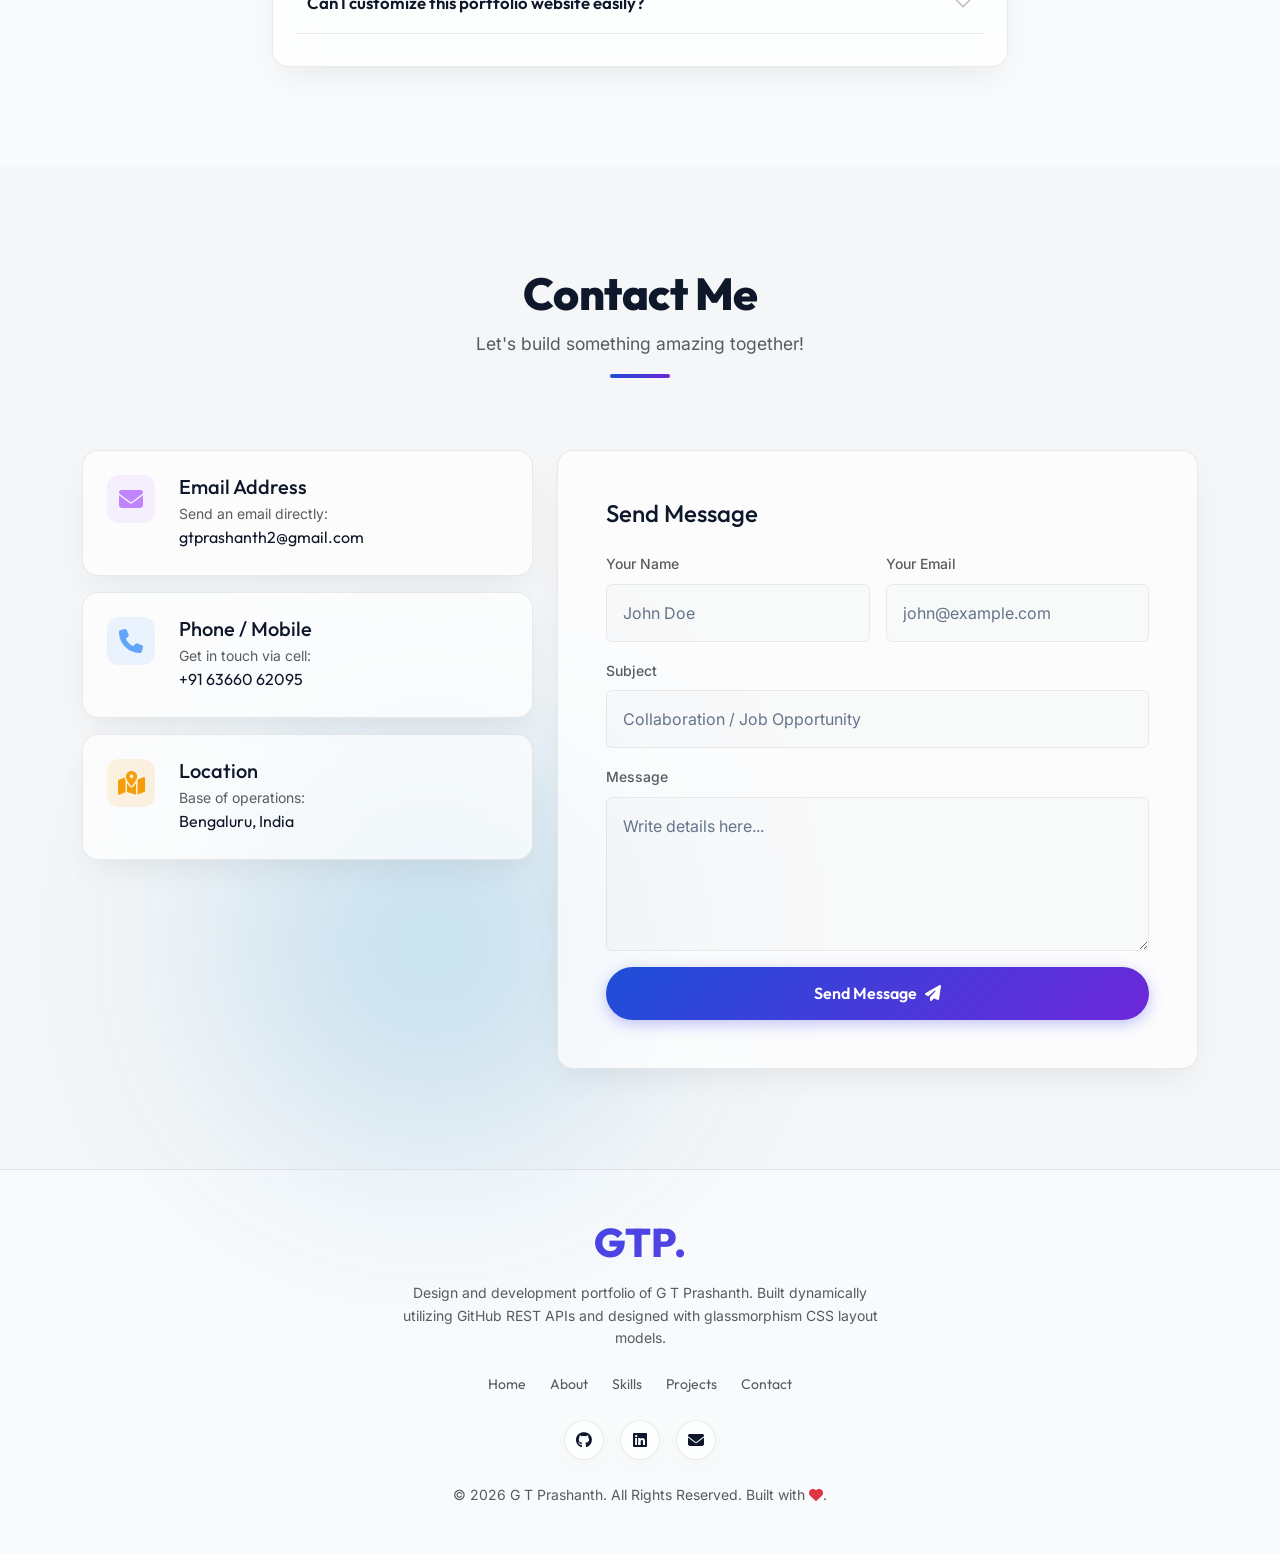
==== commit 9b79815c: "Fix resume: open as rendered HTML tab with download-as-PDF button instead of raw download" ====
--- a/index.html
+++ b/index.html
@@ -100,8 +100,8 @@
                                 <span class="btn-text">Get In Touch</span>
                                 <i class="fa-solid fa-arrow-right ms-2 btn-icon"></i>
                             </a>
-                            <a href="resume.html" download="G_T_Prashanth_Resume.html" target="_blank" class="btn-outline-premium" id="btn-resume-download">
-                                <span class="btn-text">Download Resume</span>
+                            <a href="resume.html" target="_blank" class="btn-outline-premium" id="btn-resume-download">
+                                <span class="btn-text">View Resume</span>
                                 <i class="fa-solid fa-file-arrow-down ms-2 btn-icon"></i>
                             </a>
                         </div>
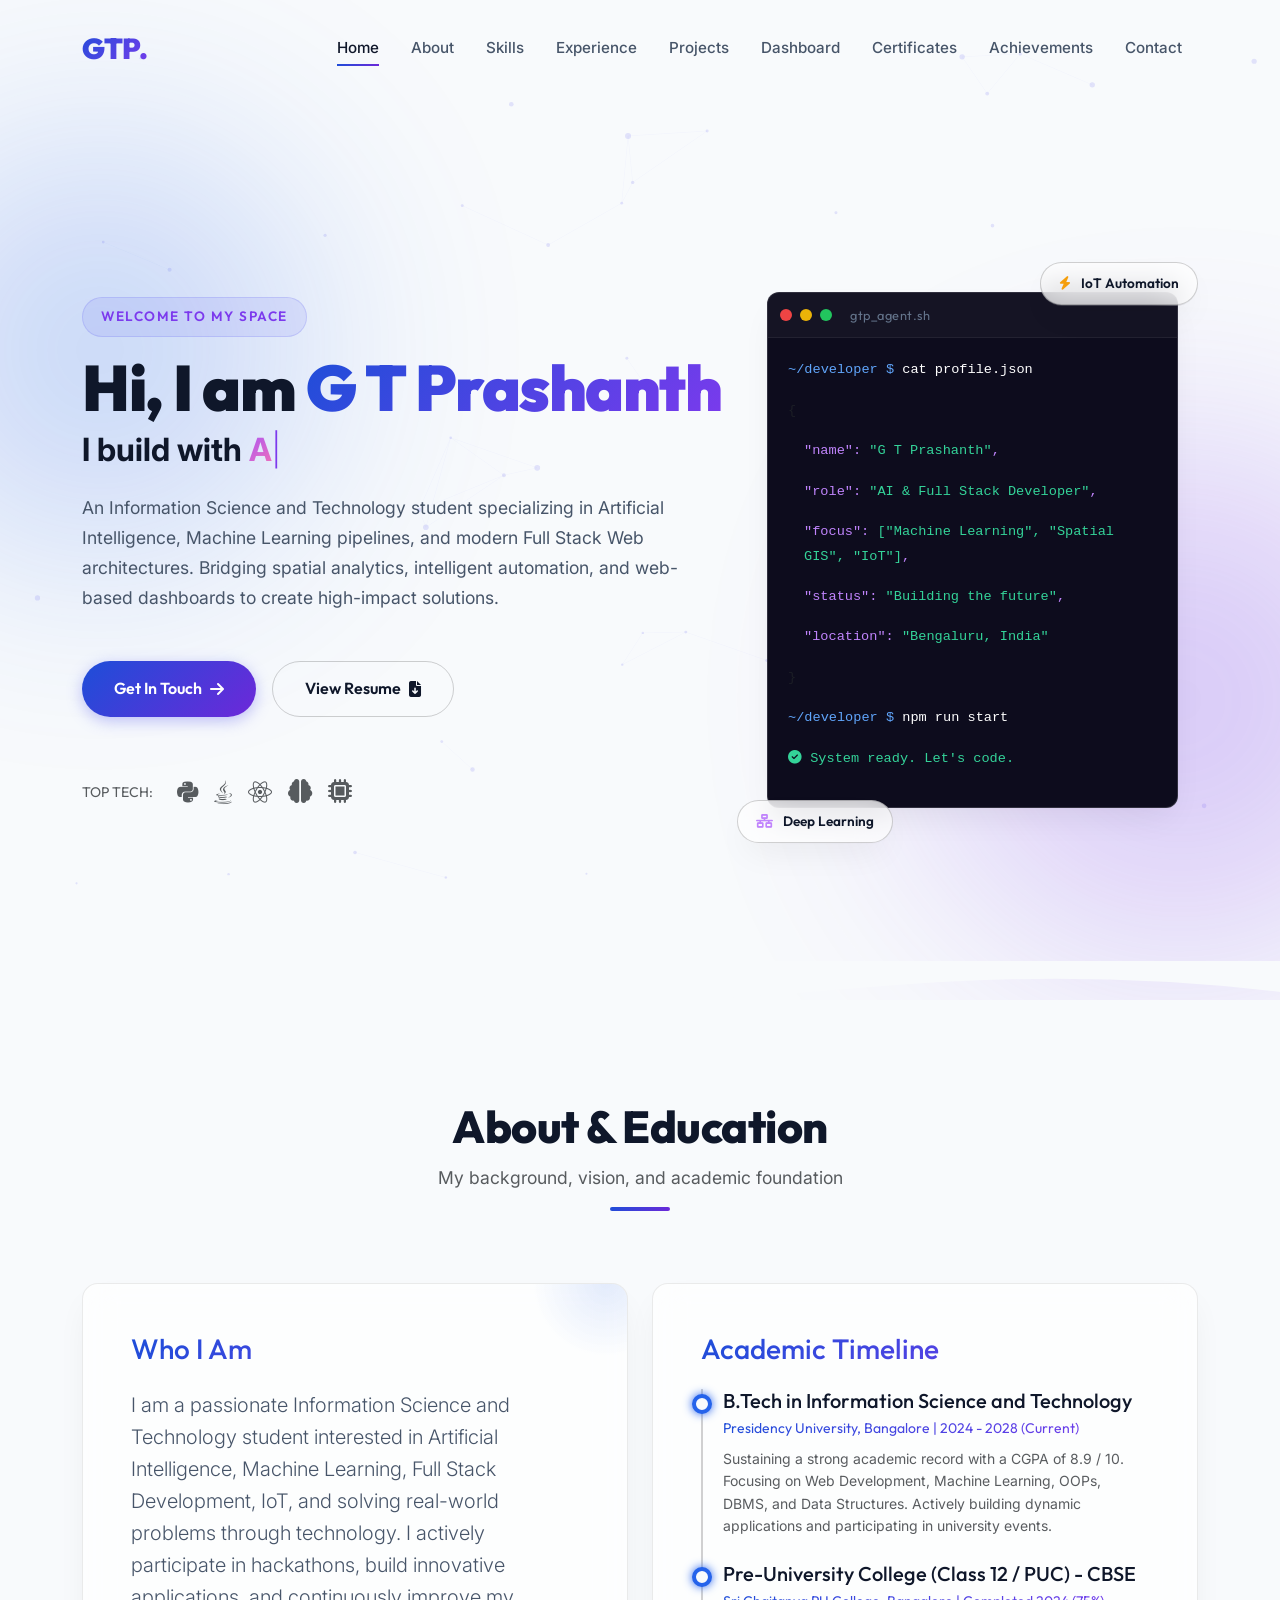
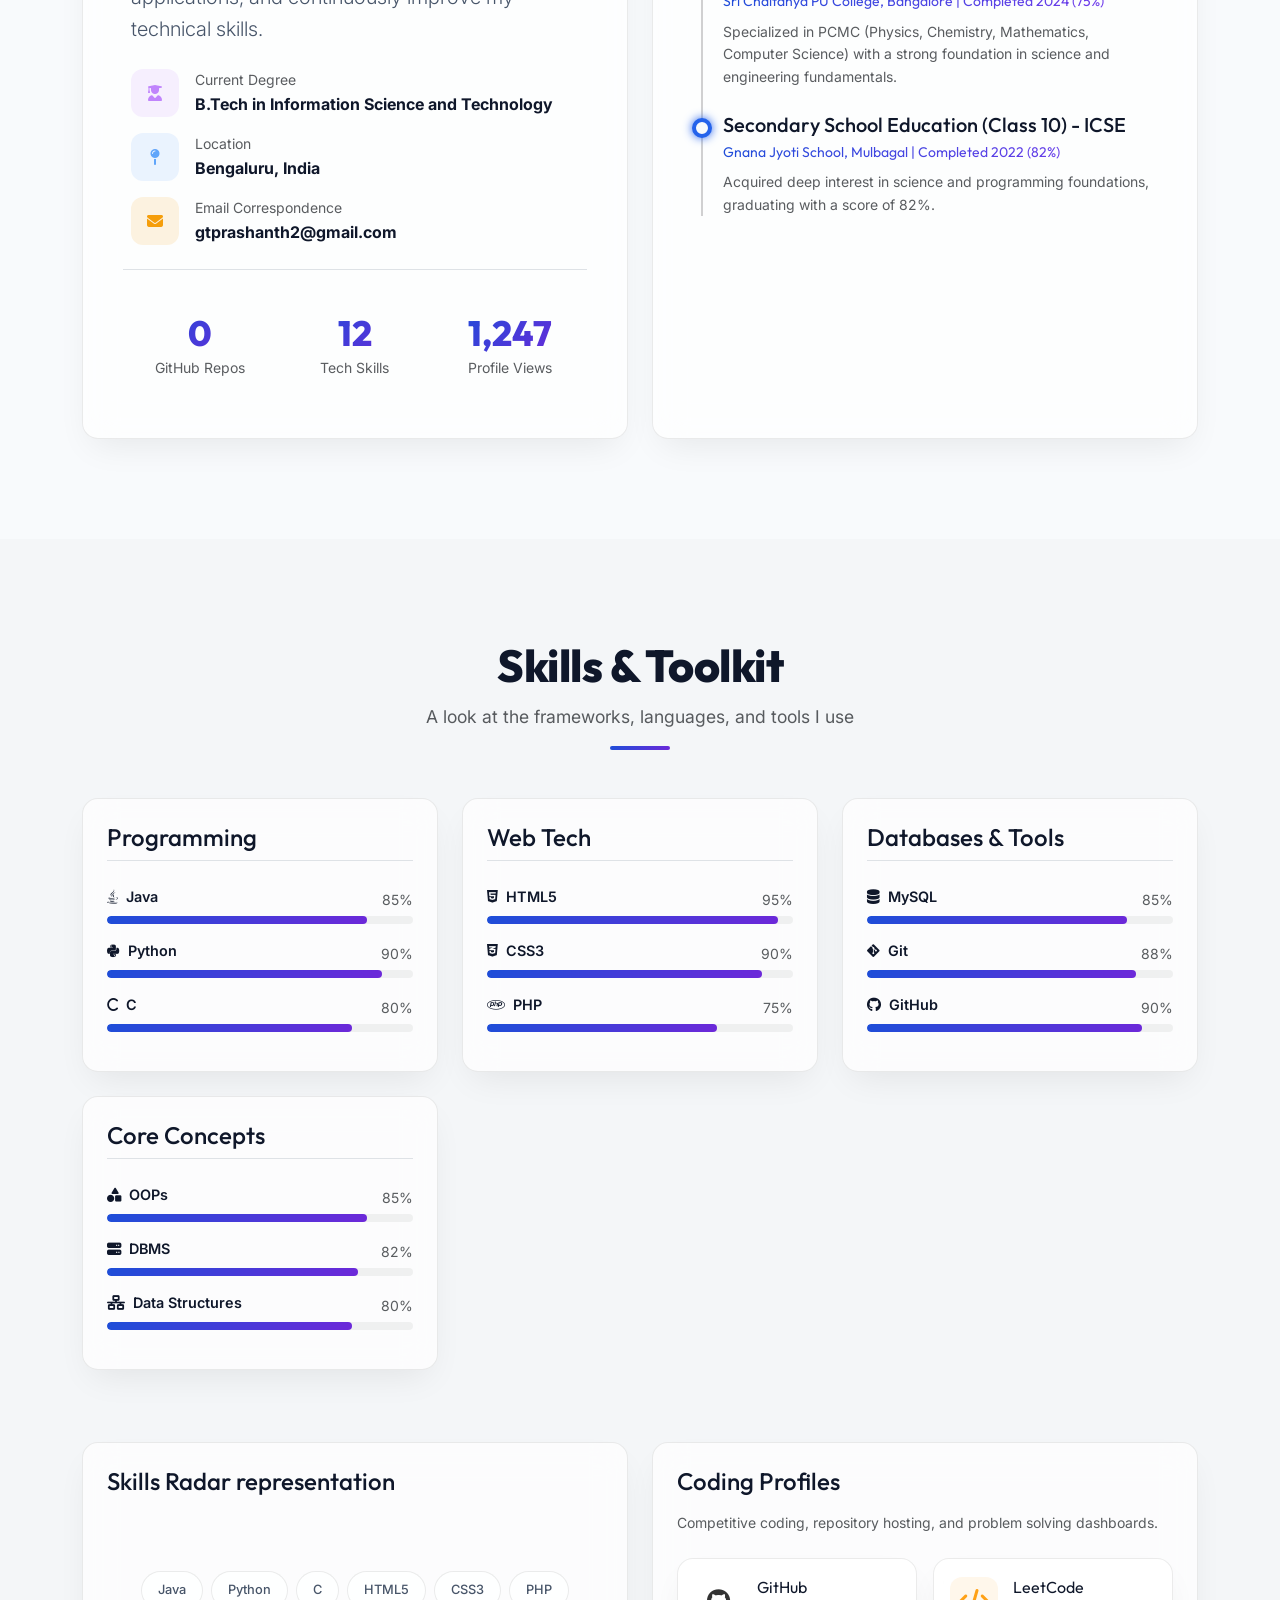
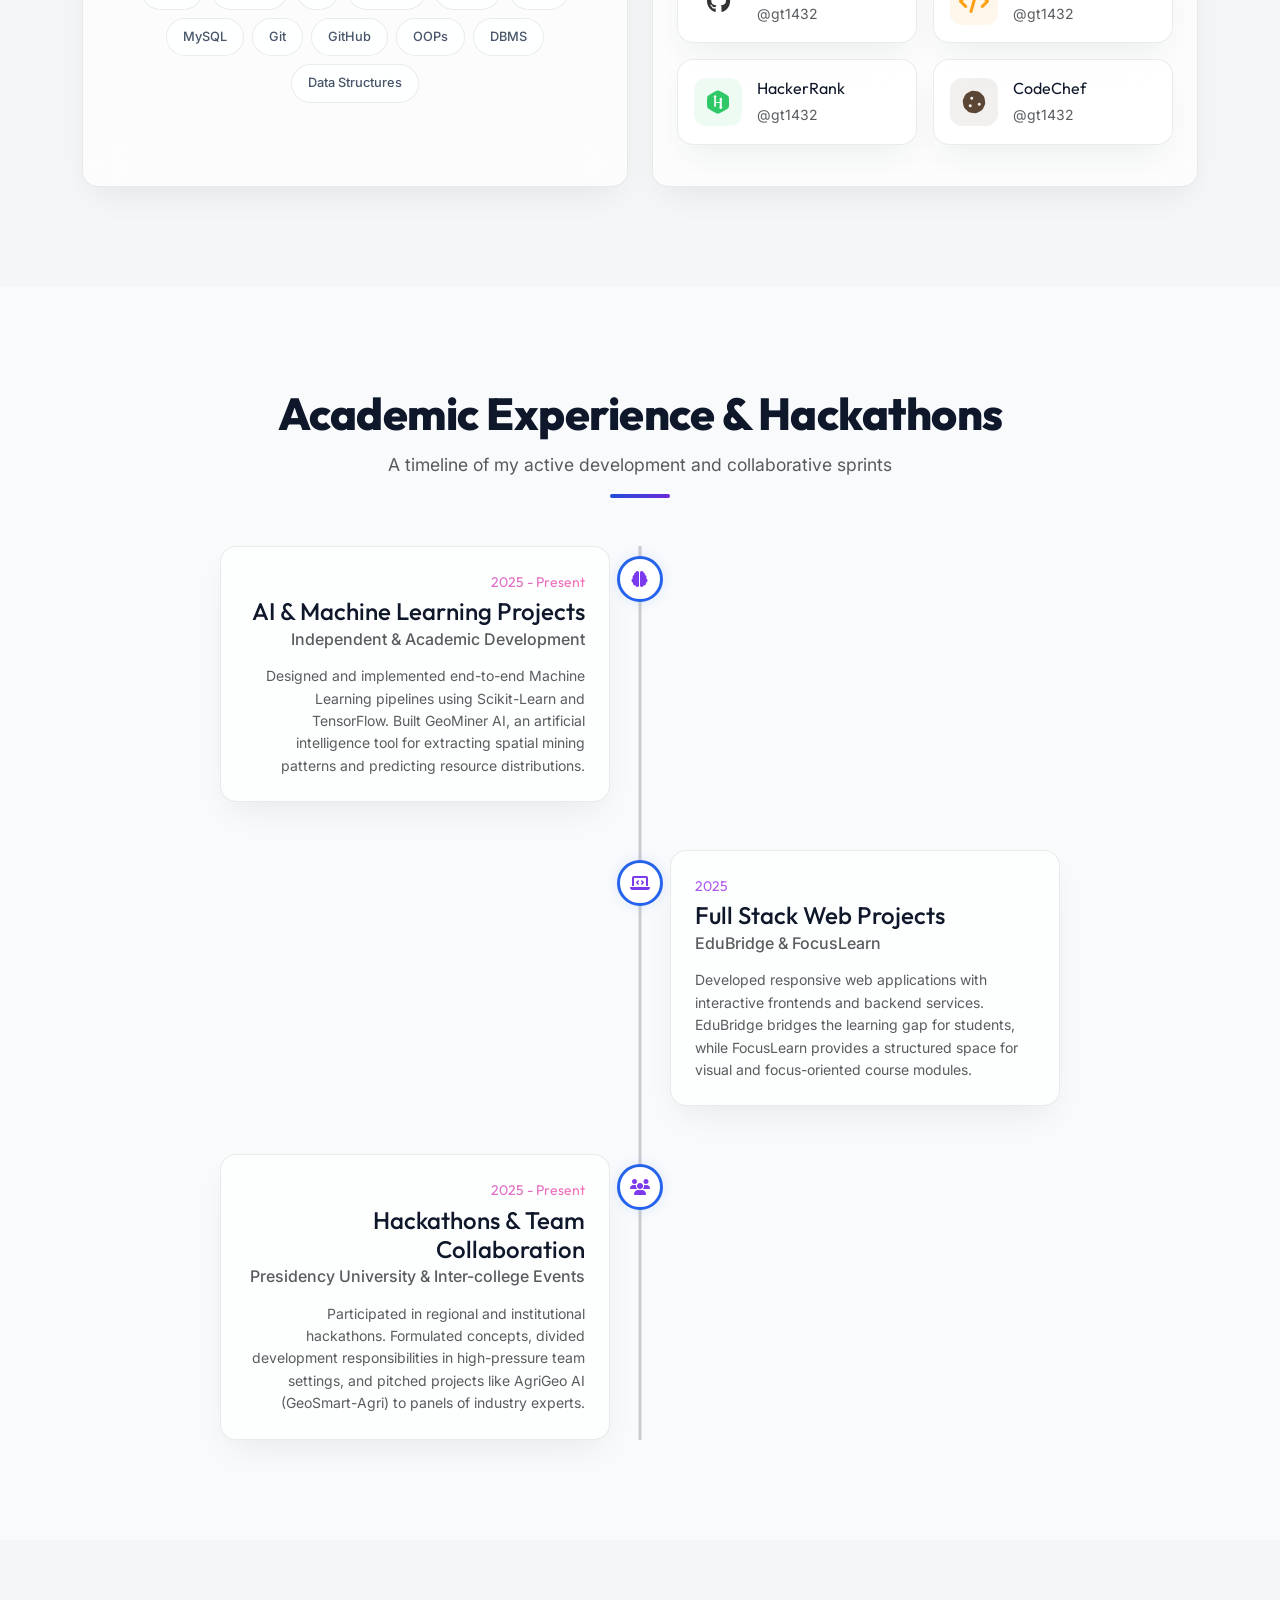
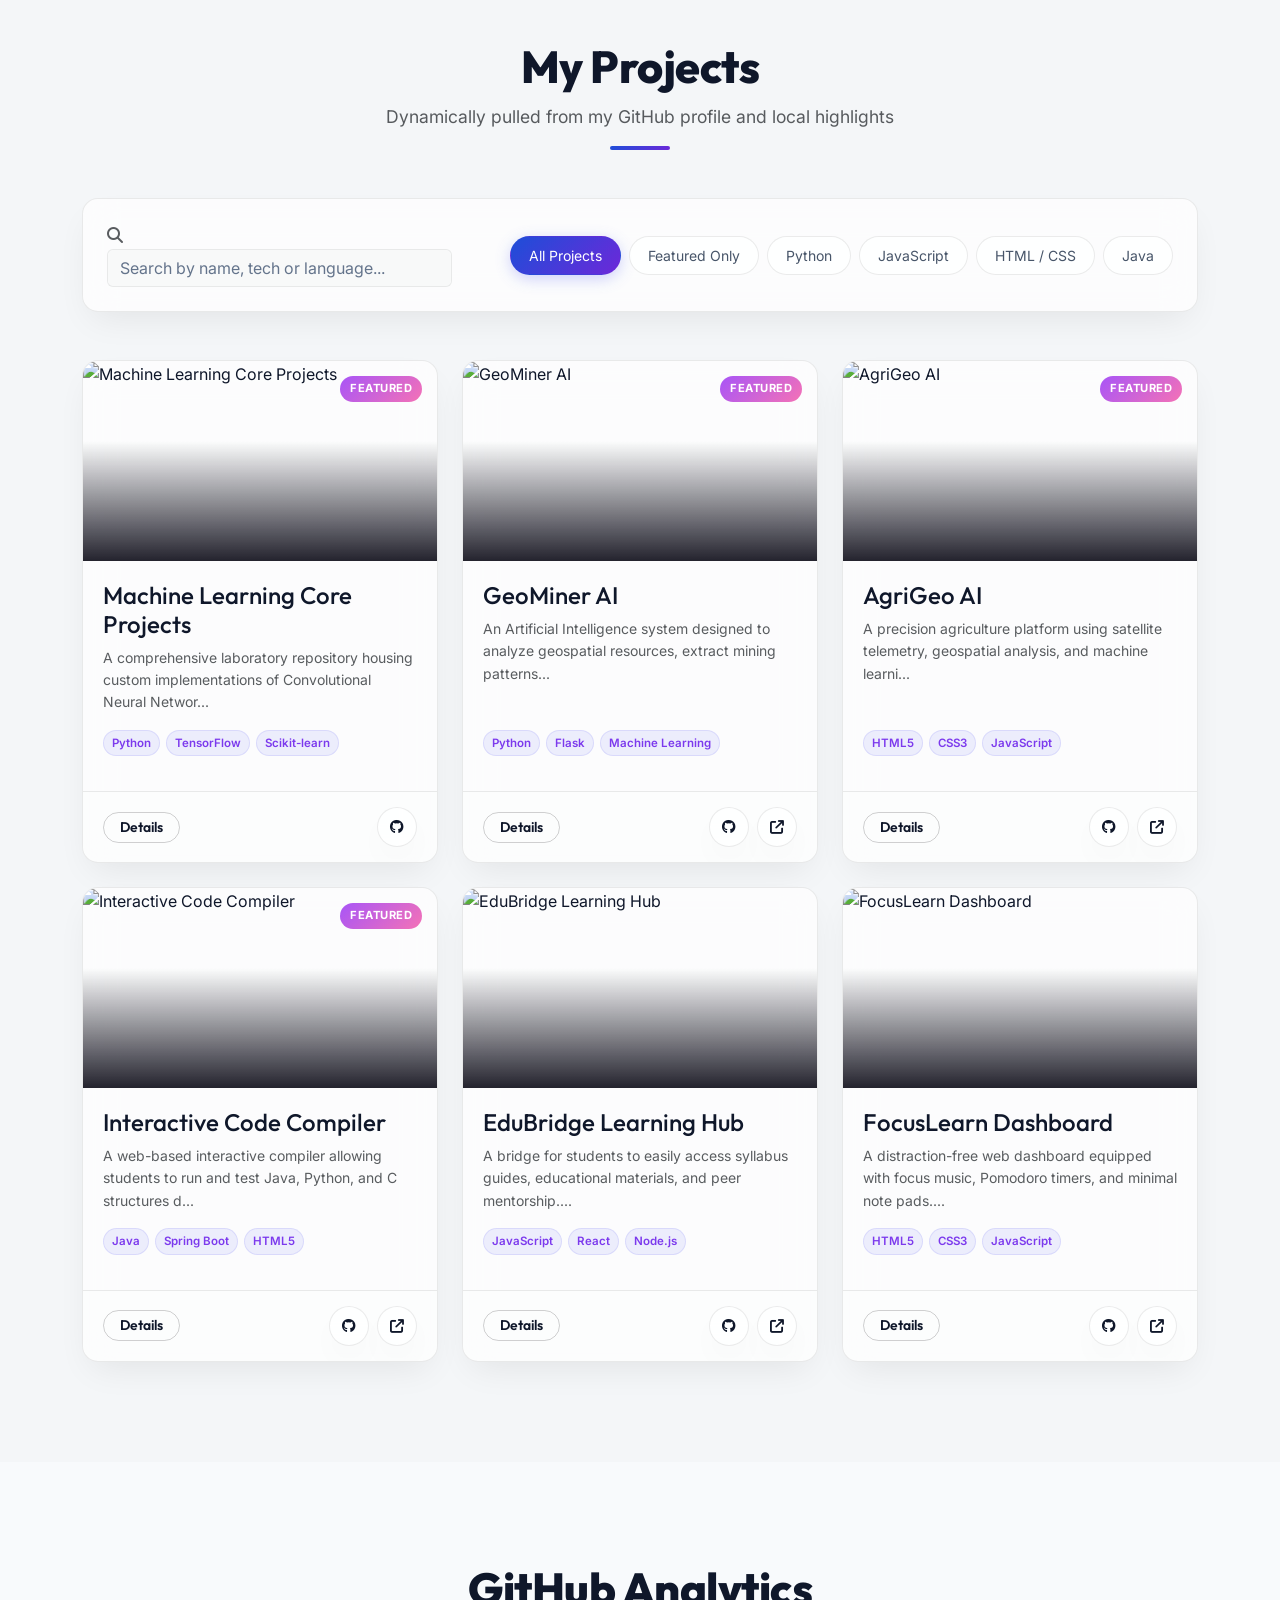
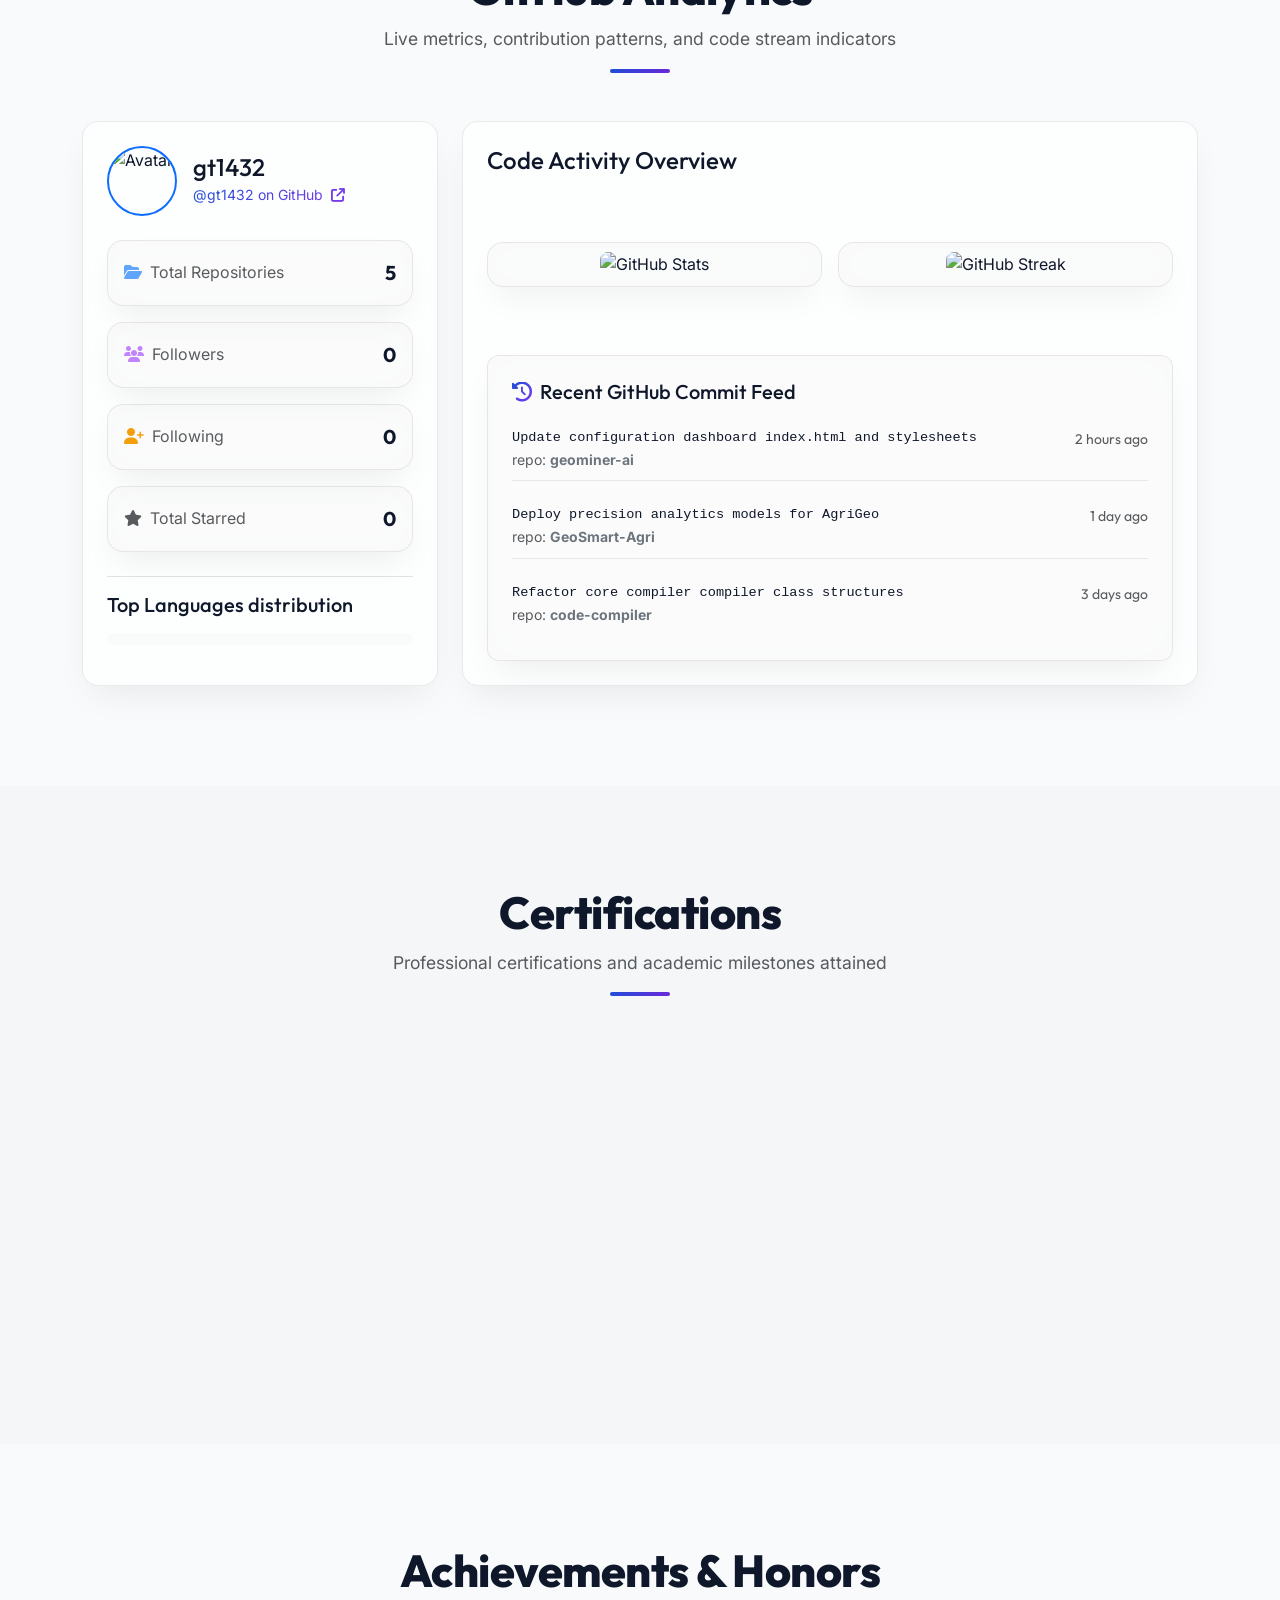
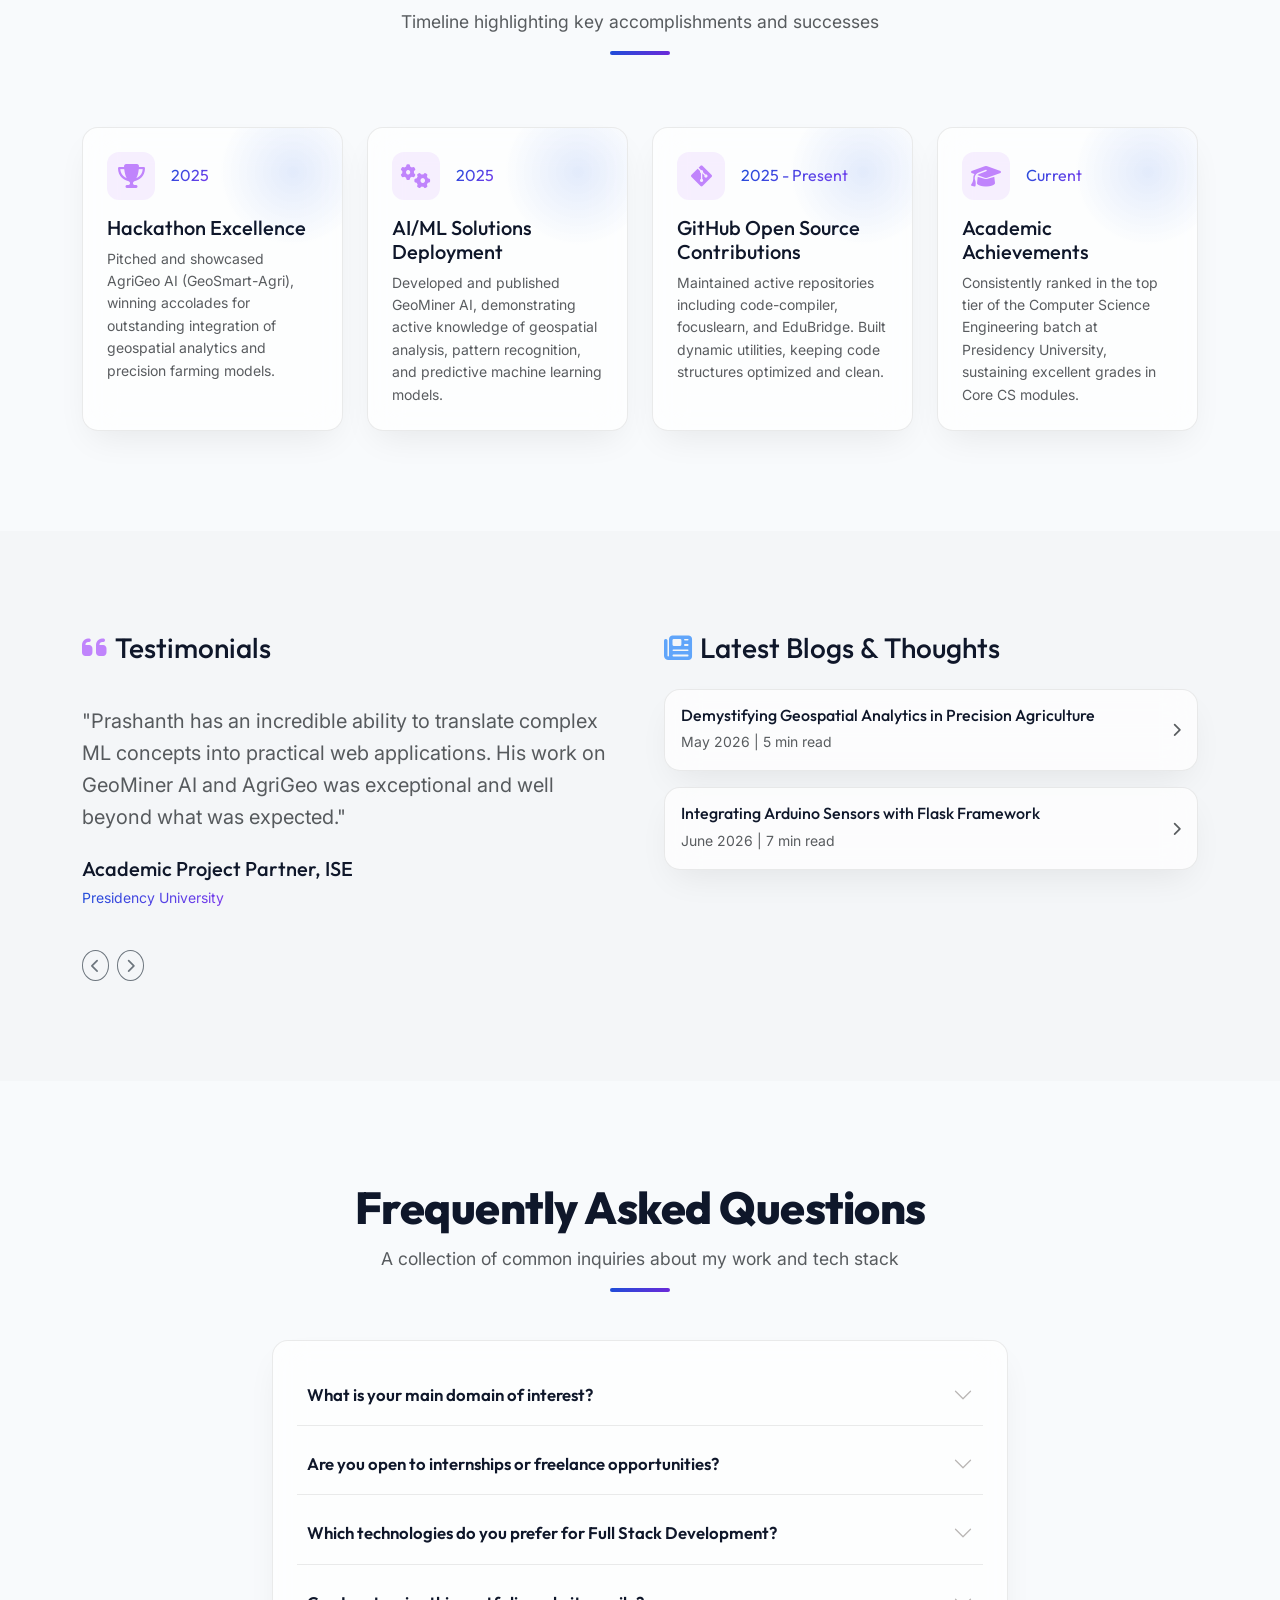
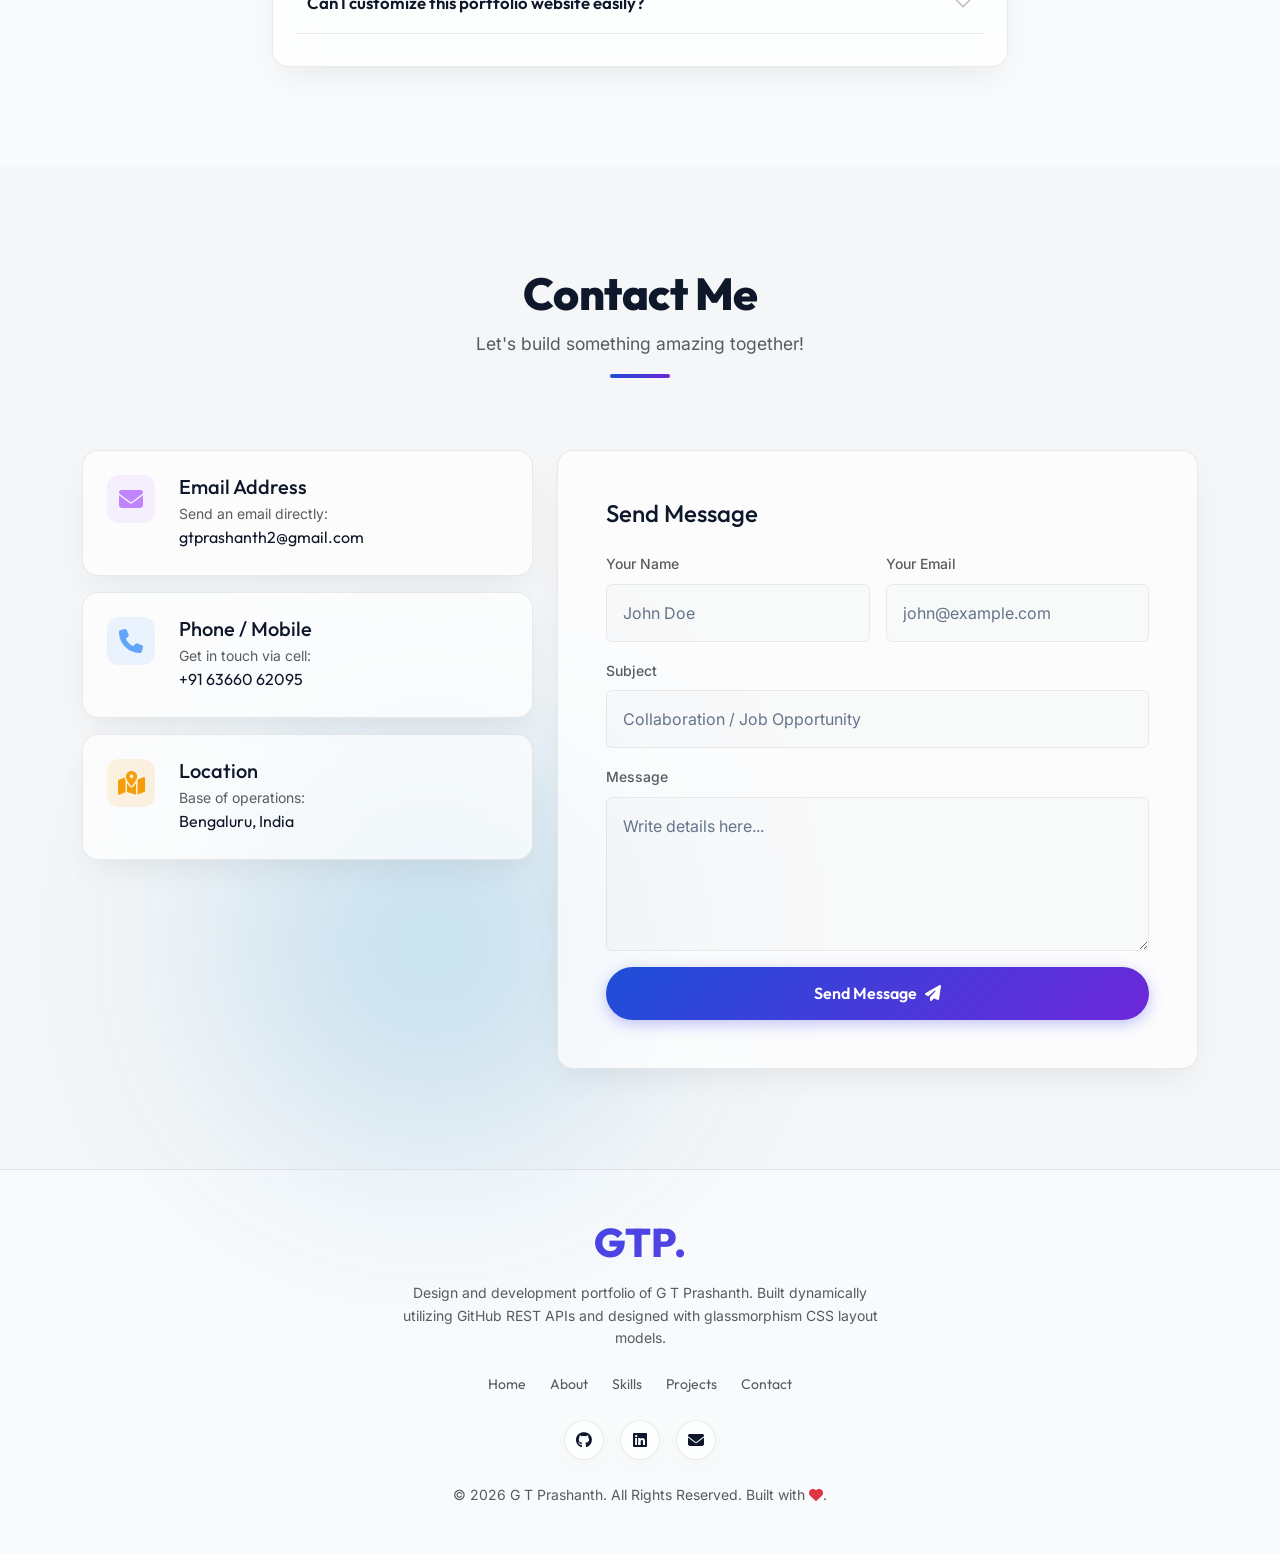
==== commit 62f1d1da: "Update B.Tech degree references from Information Science Engineering to Information Science and Tech" ====
--- a/index.html
+++ b/index.html
@@ -93,7 +93,7 @@
                             I build with <span id="typing-text" class="text-secondary-gradient"></span><span class="typing-cursor">|</span>
                         </h2>
                         <p class="hero-description text-muted mb-5 max-w-600">
-                            An Information Science Engineering student specializing in Artificial Intelligence, Machine Learning pipelines, and modern Full Stack Web architectures. Bridging spatial analytics, intelligent automation, and web-based dashboards to create high-impact solutions.
+                            An Information Science and Technology student specializing in Artificial Intelligence, Machine Learning pipelines, and modern Full Stack Web architectures. Bridging spatial analytics, intelligent automation, and web-based dashboards to create high-impact solutions.
                         </p>
                         <div class="hero-buttons d-flex flex-column flex-sm-row justify-content-center justify-content-lg-start gap-3">
                             <a href="#contact" class="btn-premium" id="btn-hire">
@@ -187,7 +187,7 @@
                                     <div class="detail-icon-box bg-purple-translucent"><i class="fa-solid fa-user-graduate text-purple"></i></div>
                                     <div>
                                         <span class="text-muted d-block small">Current Degree</span>
-                                        <strong class="text-white">B.Tech in Information Science Engineering</strong>
+                                        <strong class="text-white">B.Tech in Information Science and Technology</strong>
                                     </div>
                                 </div>
                                 <div class="detail-item d-flex align-items-center gap-3">
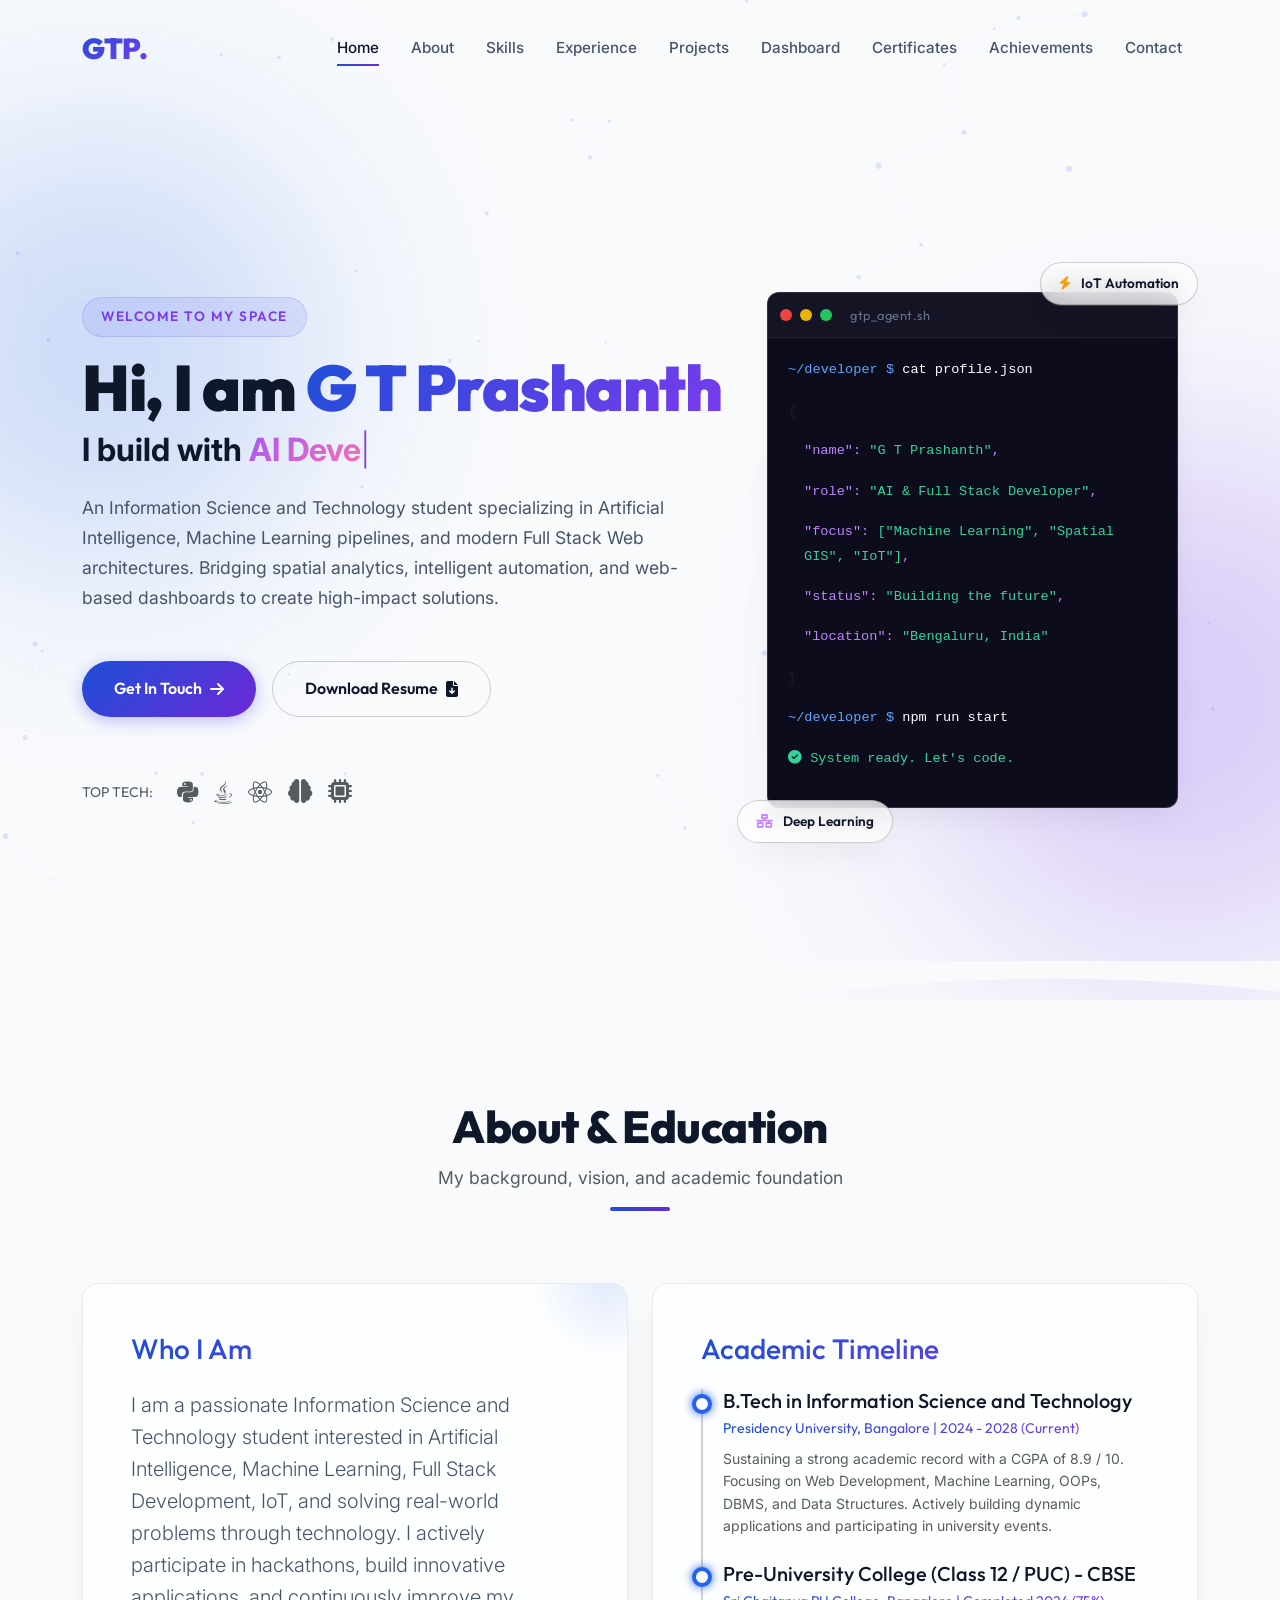
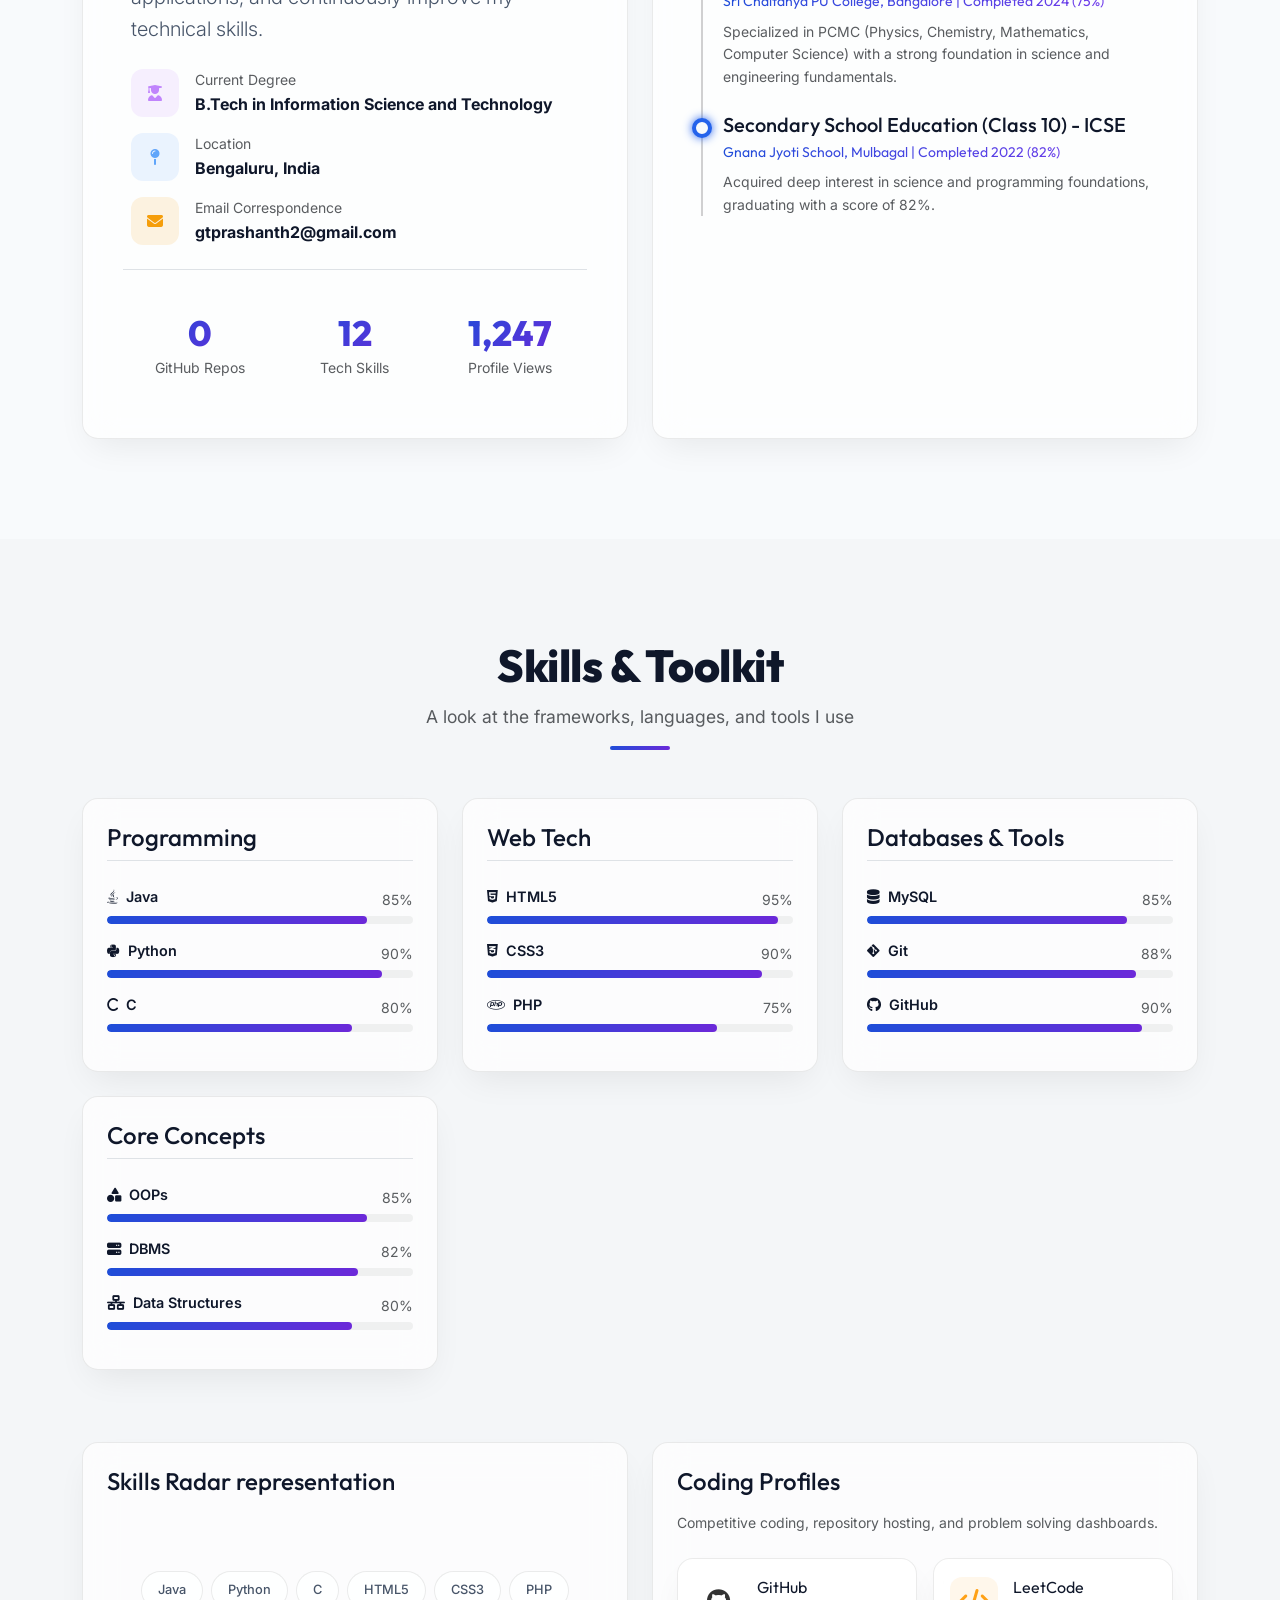
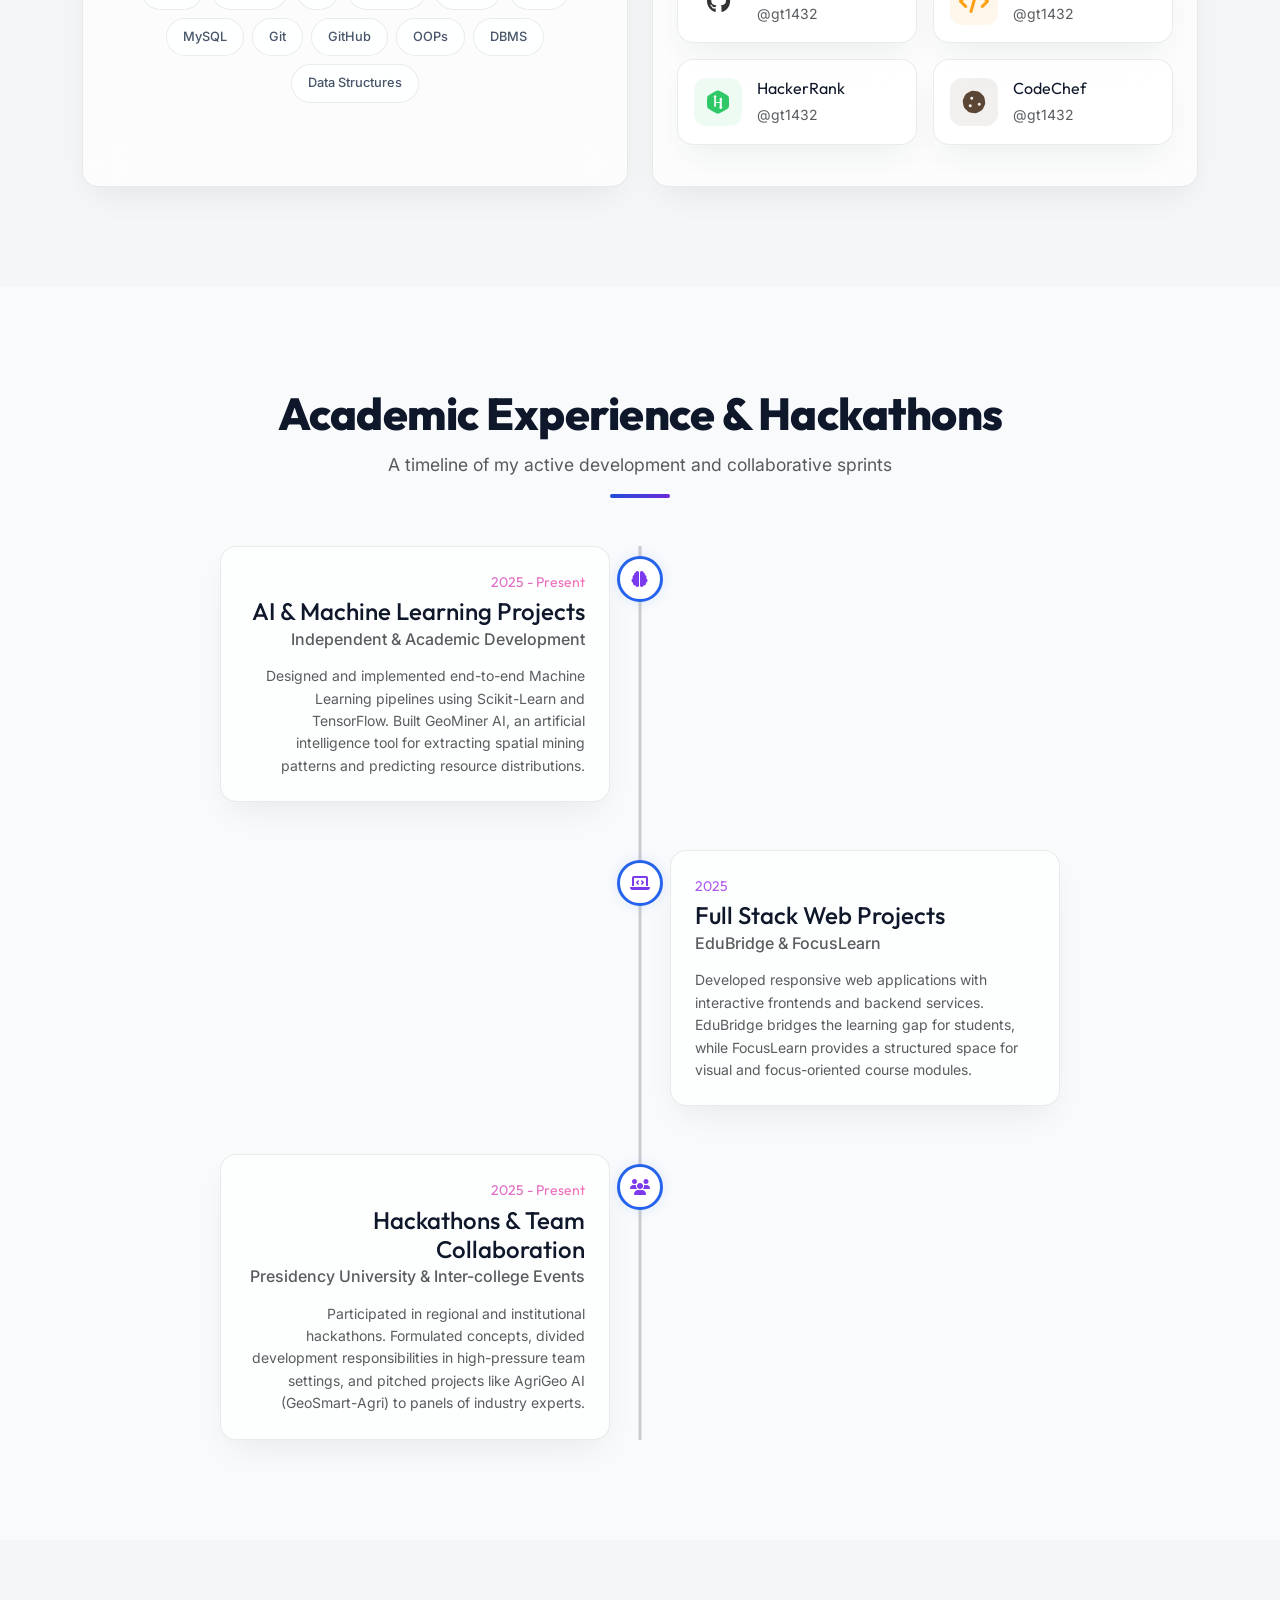
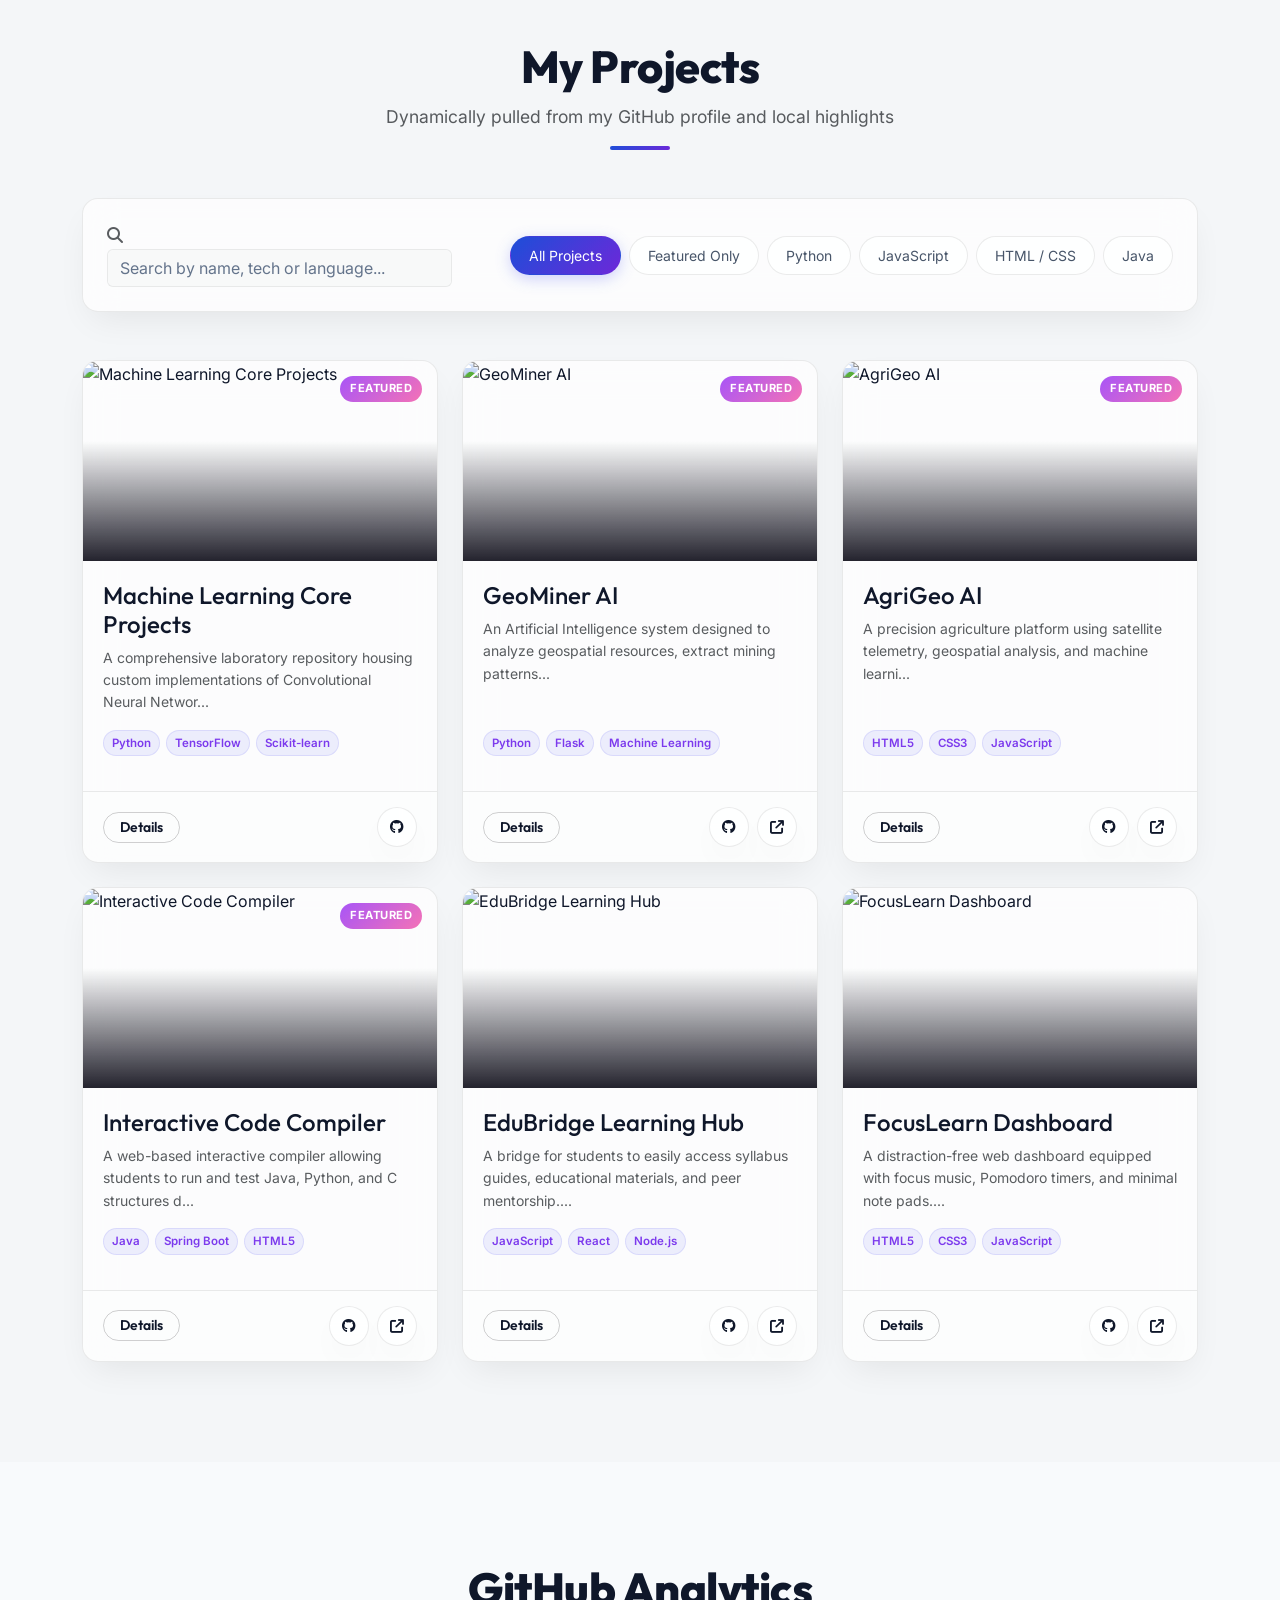
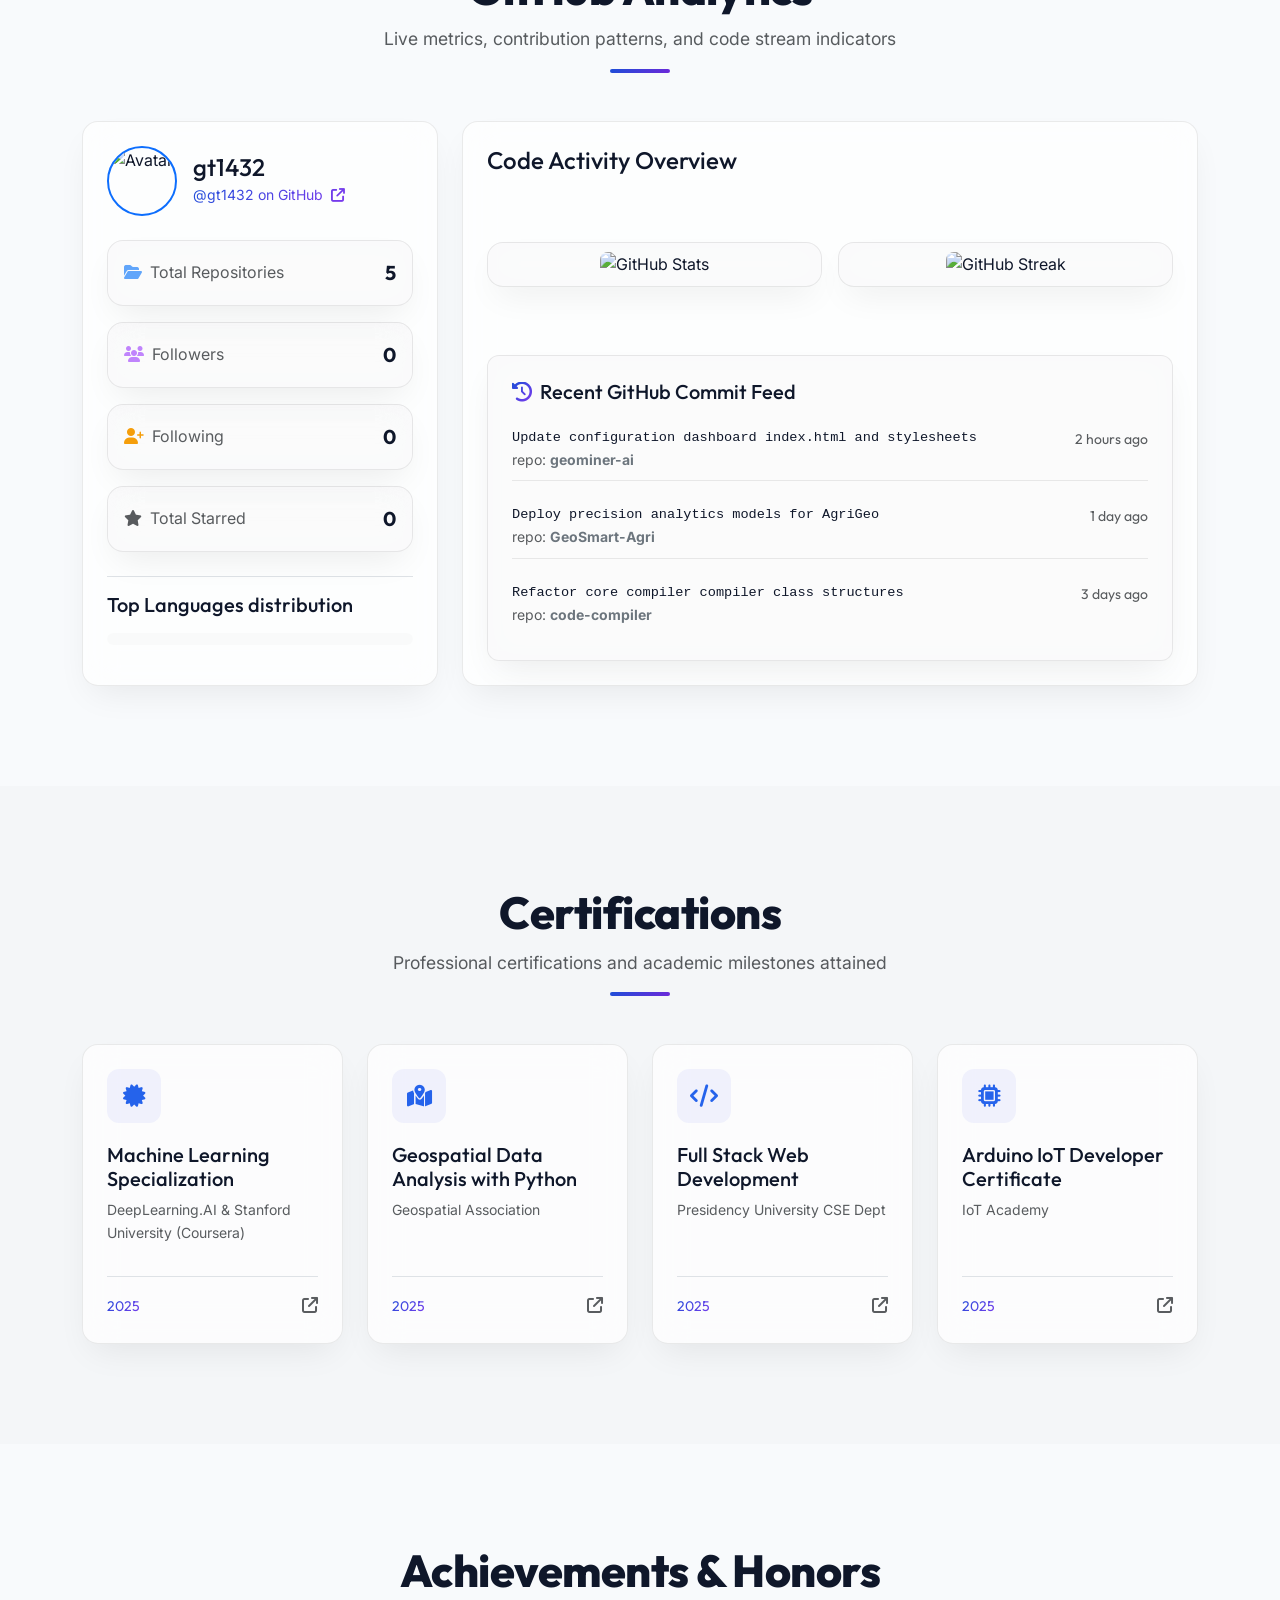
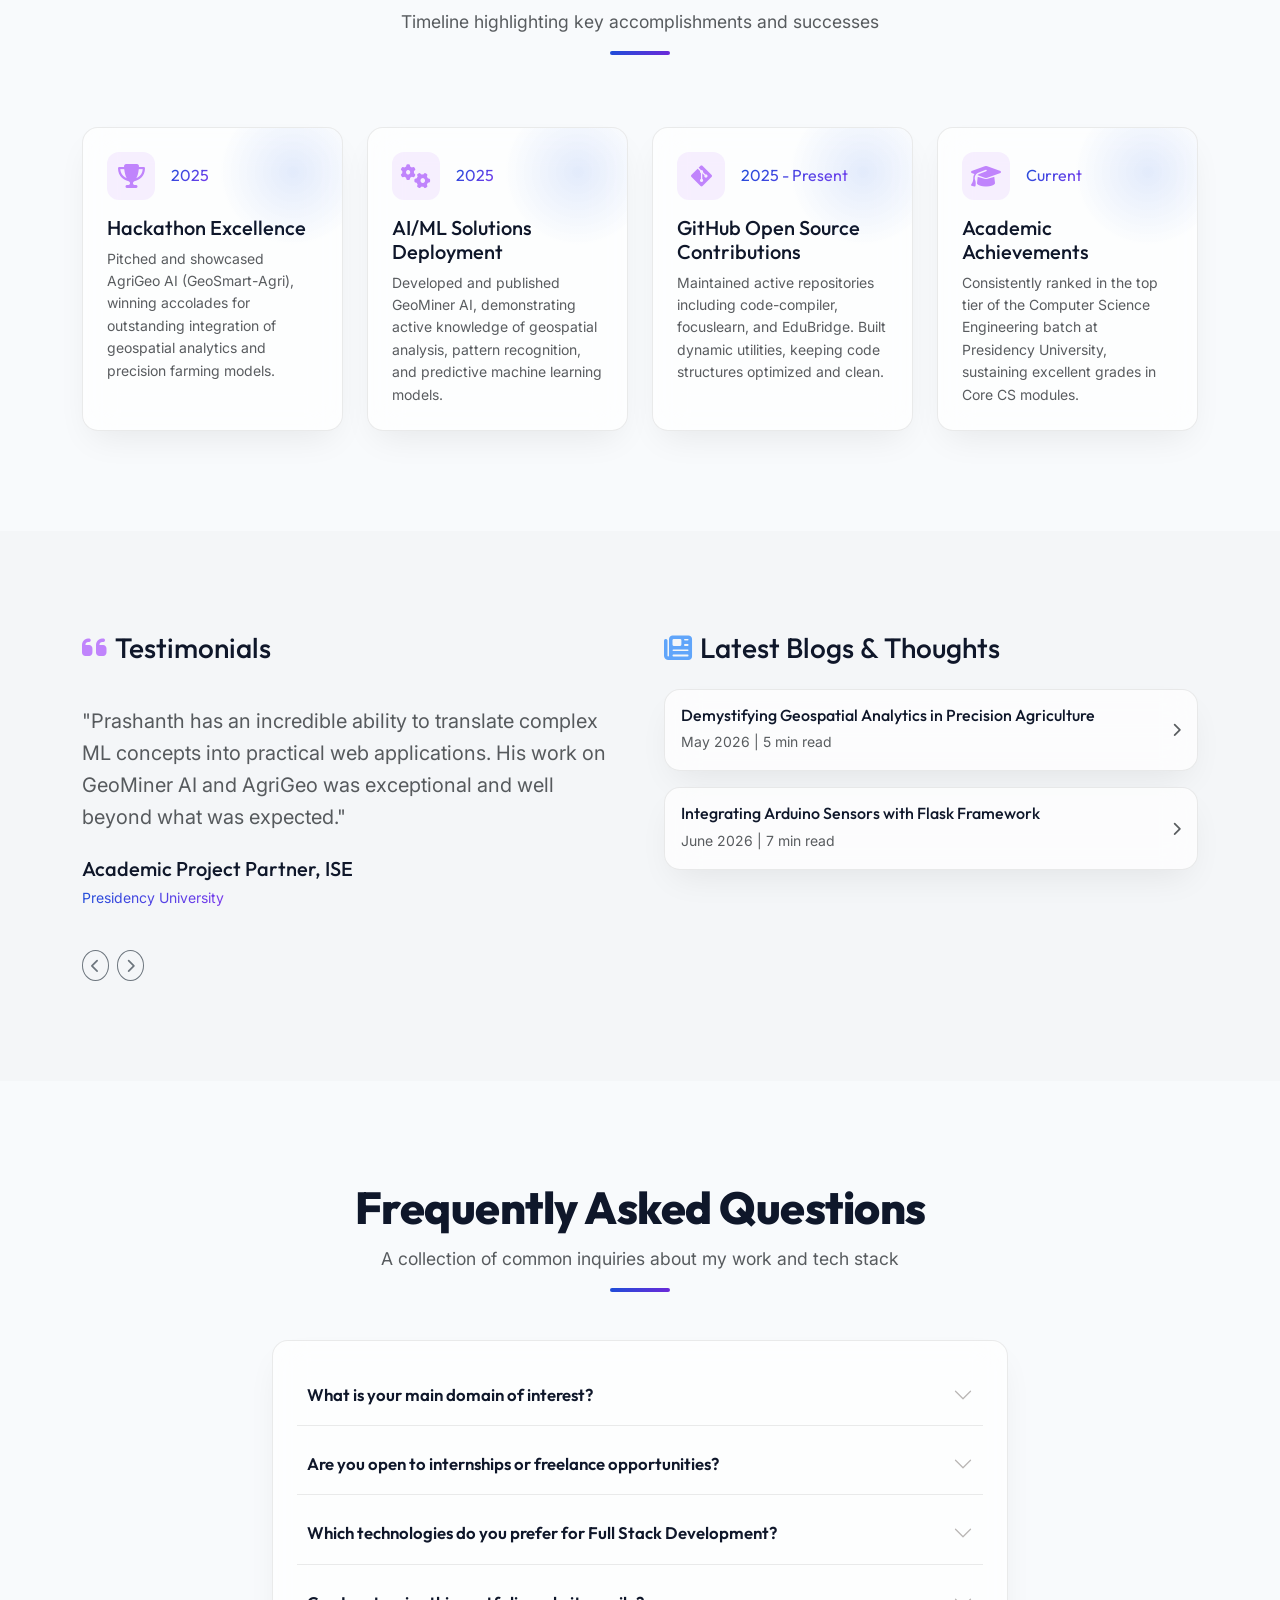
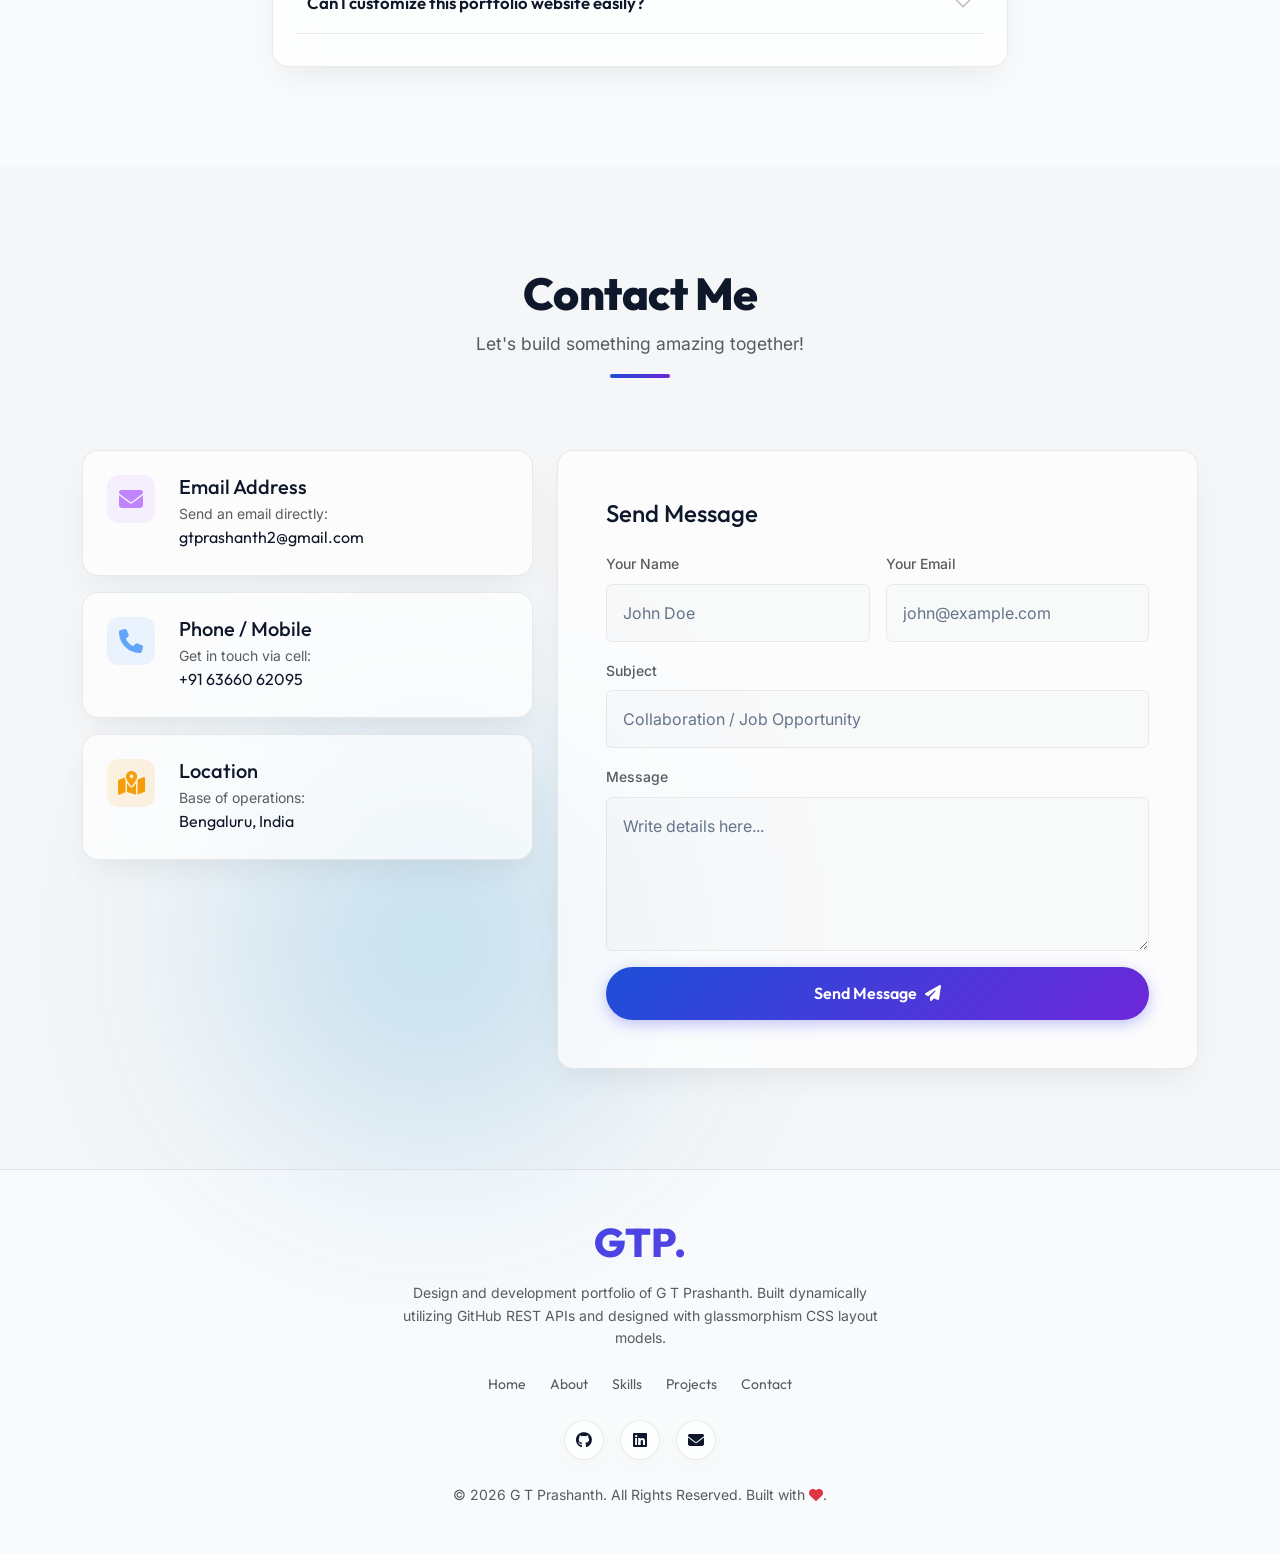
==== commit b50bb966: "Fix resume.pdf generation cutoff, restore direct PDF download button in index.html" ====
--- a/index.html
+++ b/index.html
@@ -100,8 +100,8 @@
                                 <span class="btn-text">Get In Touch</span>
                                 <i class="fa-solid fa-arrow-right ms-2 btn-icon"></i>
                             </a>
-                            <a href="resume.html" target="_blank" class="btn-outline-premium" id="btn-resume-download">
-                                <span class="btn-text">View Resume</span>
+                            <a href="resume.pdf" download="G_T_Prashanth_Resume.pdf" class="btn-outline-premium" id="btn-resume-download">
+                                <span class="btn-text">Download Resume</span>
                                 <i class="fa-solid fa-file-arrow-down ms-2 btn-icon"></i>
                             </a>
                         </div>
